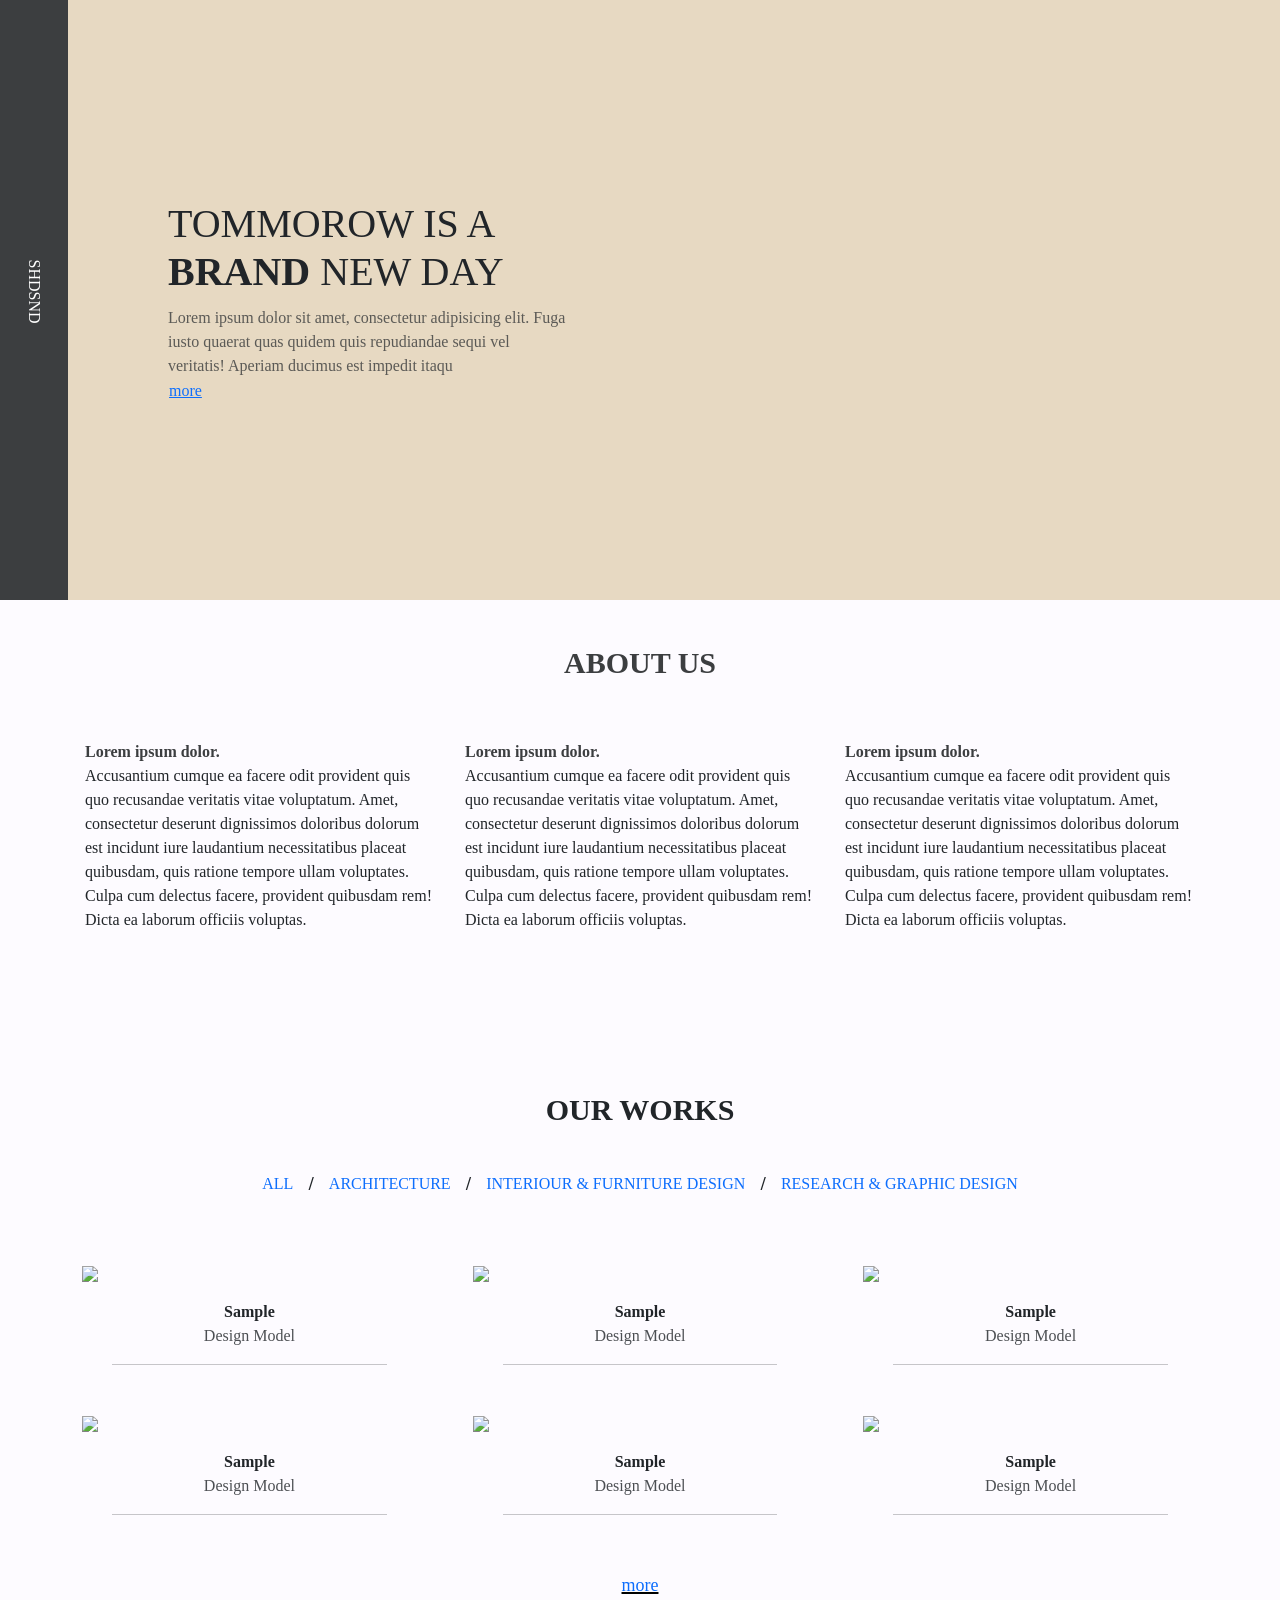
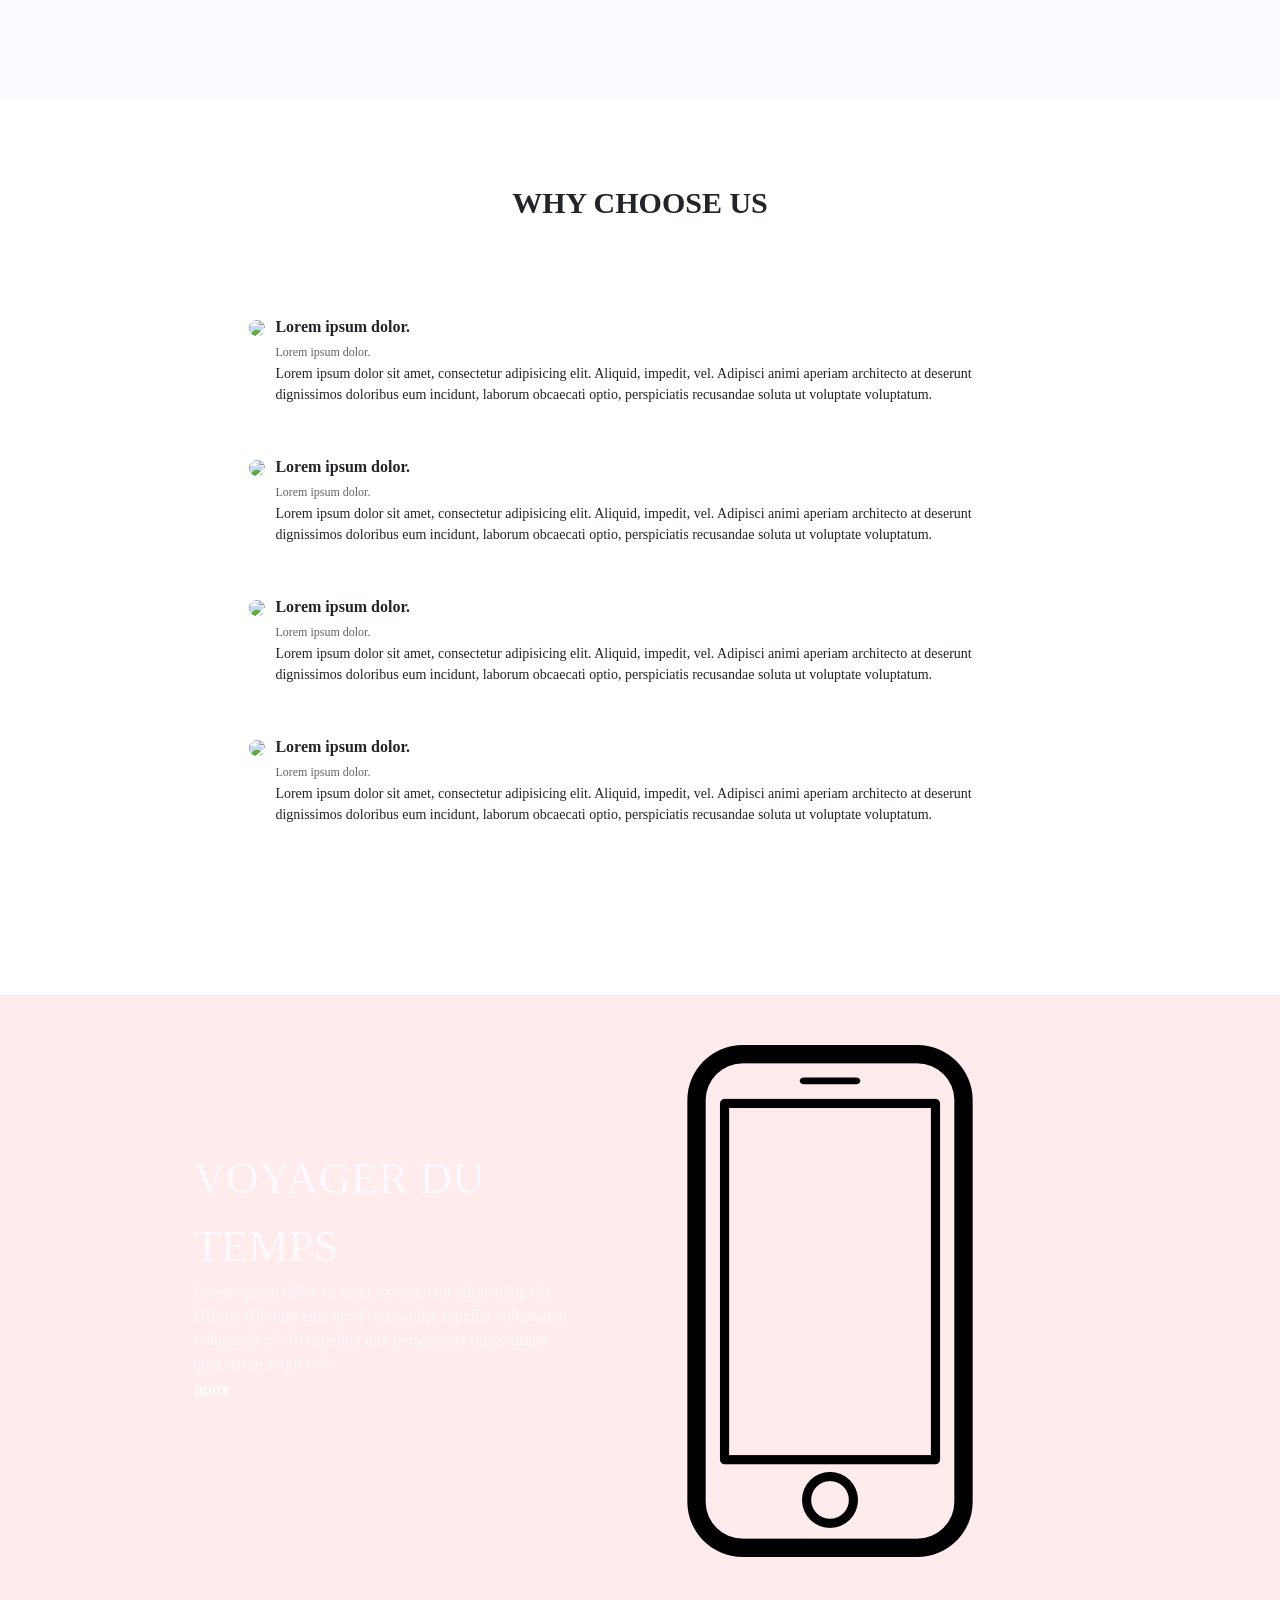
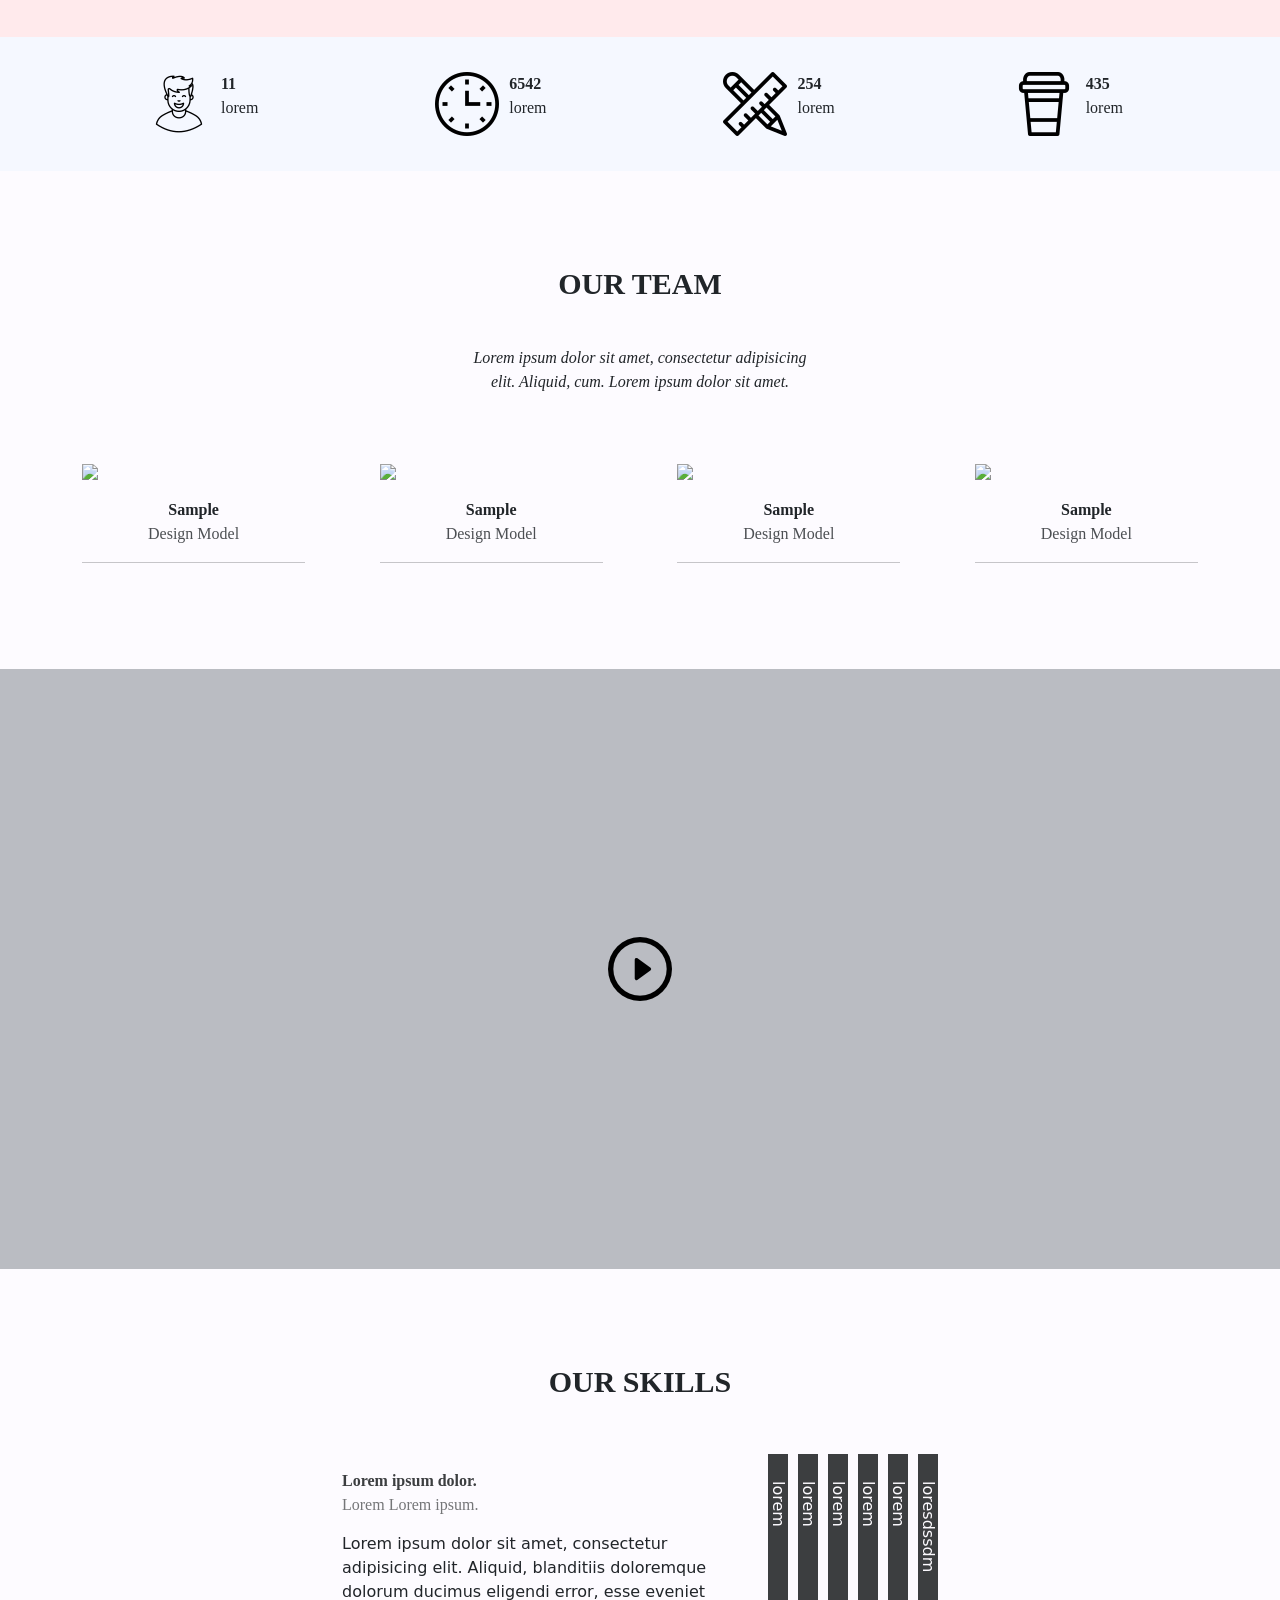
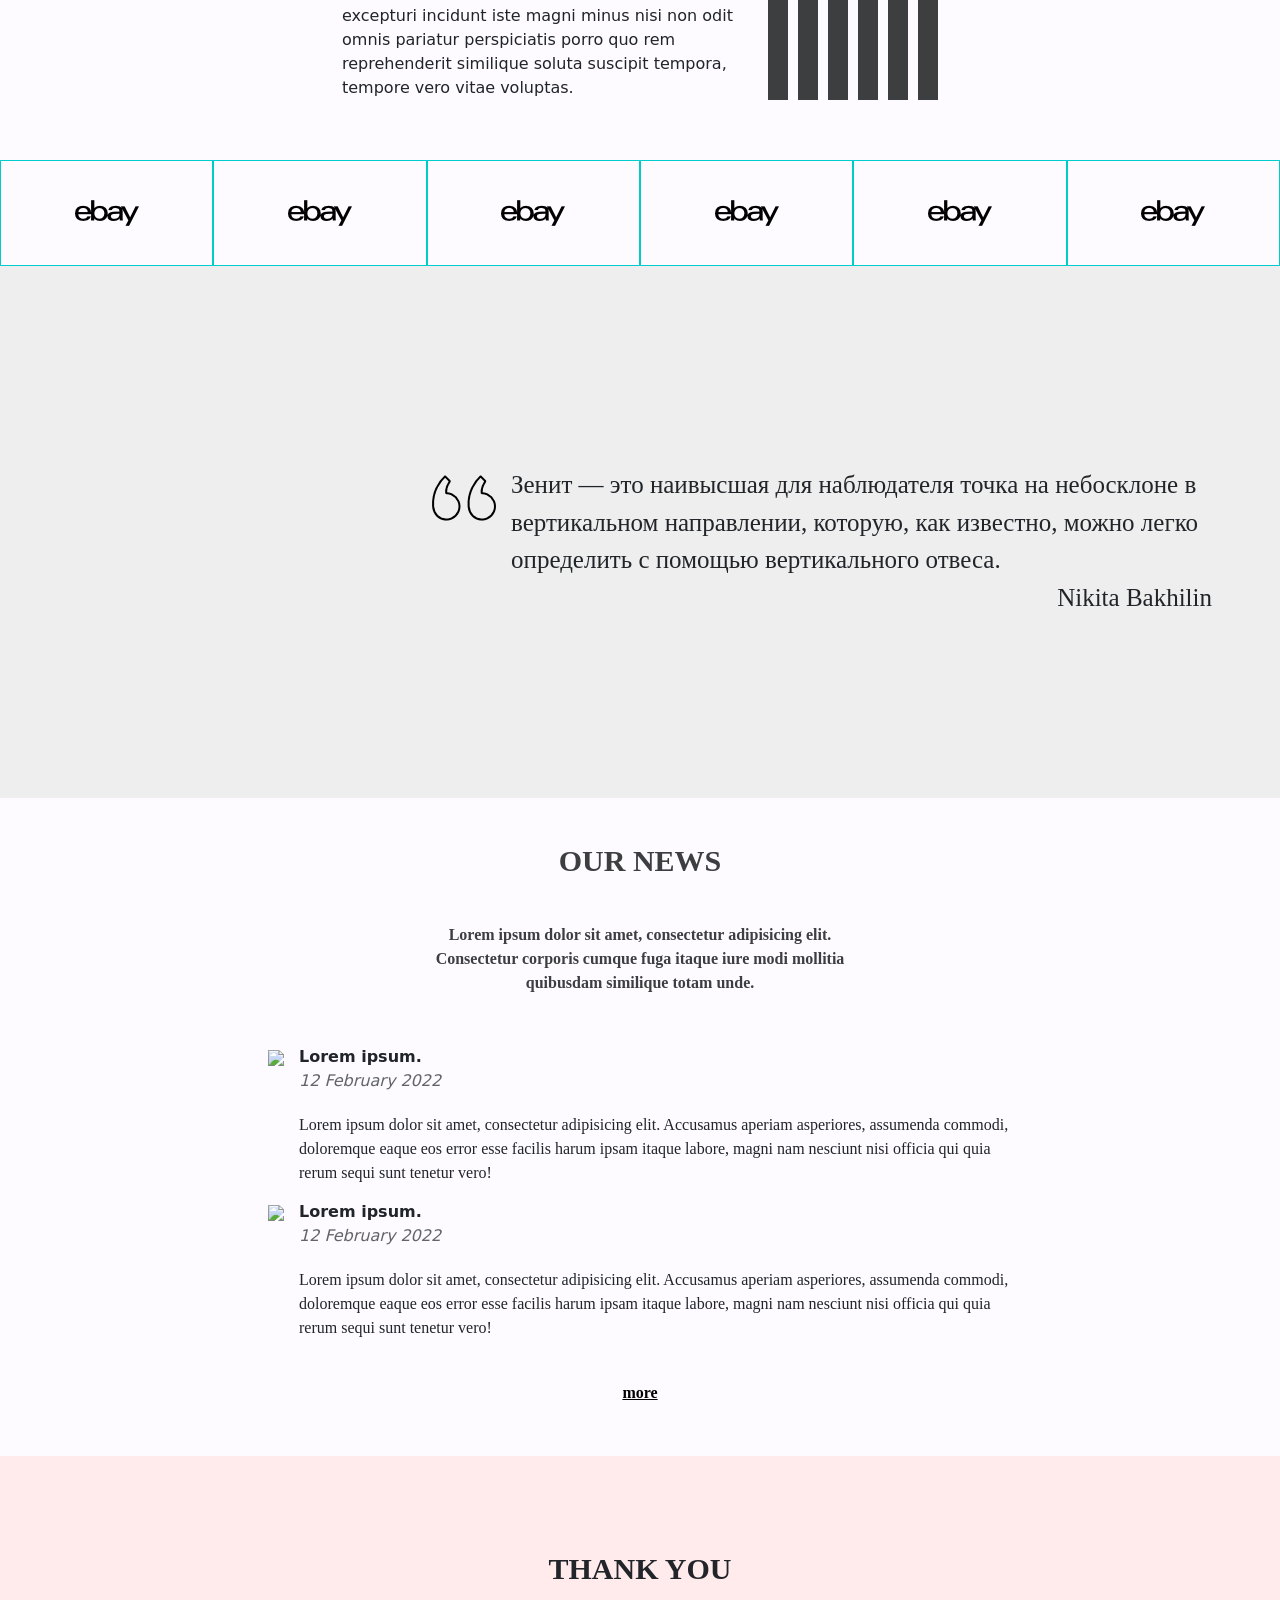
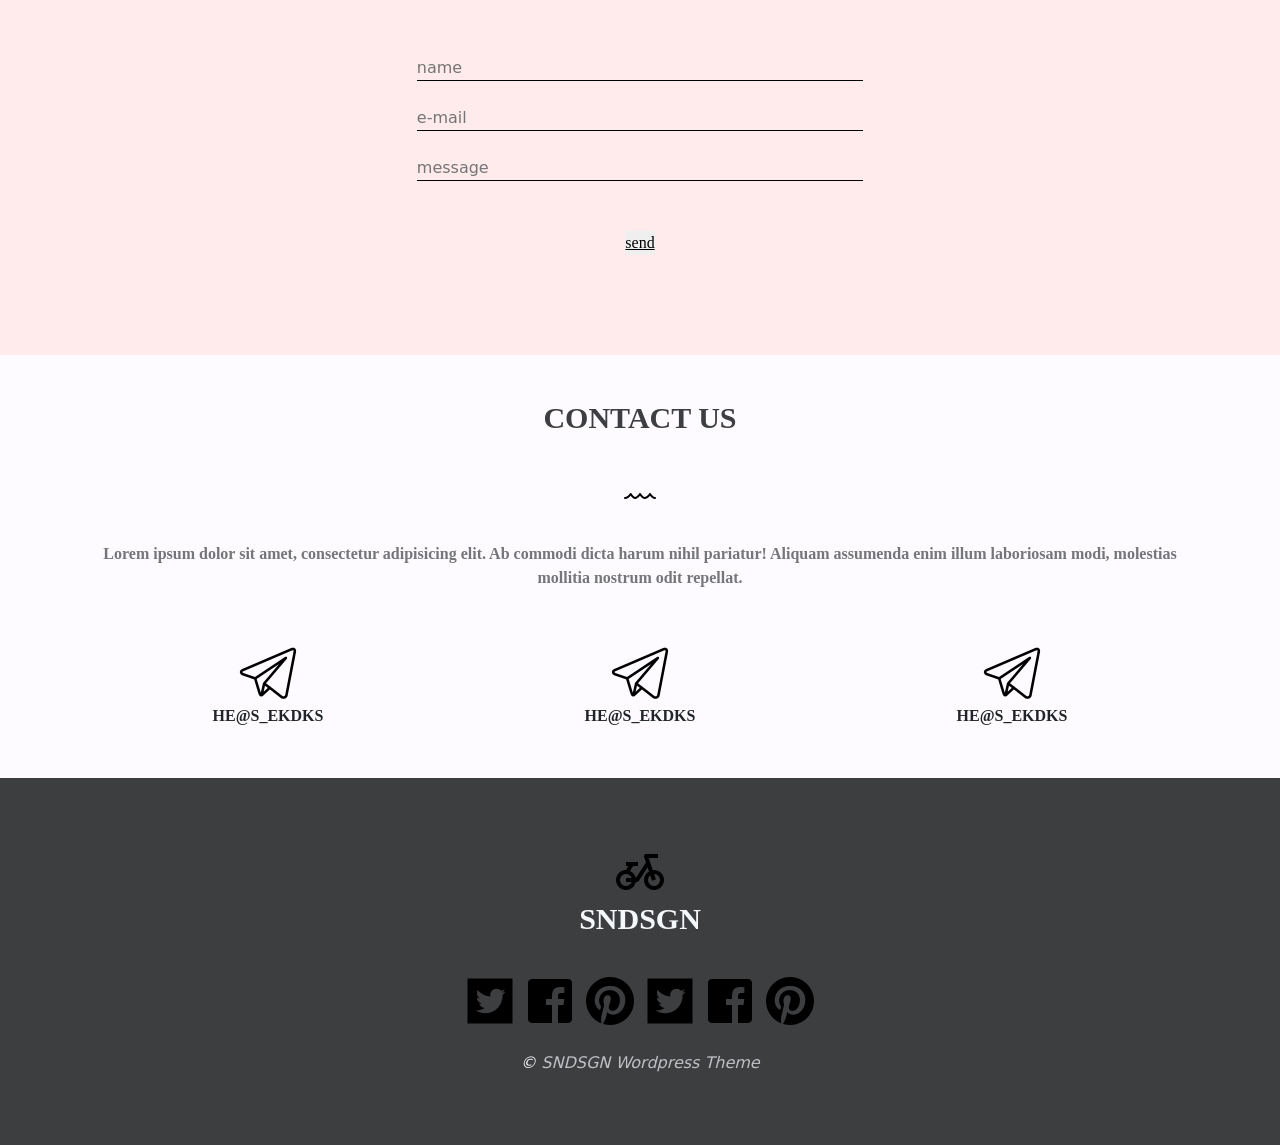
==== coursework/main.html @ 666a2907 "Курсовая по верстке. 1 Адаптивная верстка. Готово. 27.03.2022" ====
<!doctype html>
<html lang="en">
<head>
    <meta charset="UTF-8">
    <meta name="viewport"
          content="width=device-width, user-scalable=no, initial-scale=1.0, maximum-scale=1.0, minimum-scale=1.0">
    <meta http-equiv="X-UA-Compatible" content="ie=edge">
    <title>Document</title>
    <link href="https://cdn.jsdelivr.net/npm/bootstrap@5.1.3/dist/css/bootstrap.min.css" rel="stylesheet" integrity="sha383-1BmE3kWBq78iYhFldvKuhfTAU6auU8tT93WrHftjDbrCEXSU1oBoqyl2QvZ6jIW3" crossorigin="anonymous">
    <link rel="stylesheet" href="css/style.css">
    <link rel="stylesheet" href="font-awesome-4.7.0/css/font-awesome.min.css">
    <link rel="stylesheet" href="css/media.css">
    <style>
        @font-face {
            font-family: Oswald;
            src: url("/fonts/Oswald-Bold.ttf");
            src: url("/fonts/Oswald-Light.ttf");
            font-family: Lobster;
            src: url("/fonts/Lobster.ttf");
            font-family: PT_Sans-Web-Bold;
            src: url("/fonts/PT_Sans-Web-Bold.ttf");
            font-family: PT_Sans-Web-BoldItalic;
            src: url("/fonts/PT_Sans-Web-BoldItalic.ttf");
            font-family: PT_Sans-Web-Italic;
            src: url("/fonts/PT_Sans-Web-Italic.ttf");
            font-family: PT_Sans-Web-Regular;
            src: url("/fonts/PT_Sans-Web-Regular.ttf");
        }
    </style>
</head>
<body>
    <div class="wrapper">
        <header>
            <div class="menu">
                <i class="fa fa-bars fa-2x" aria-hidden="true"></i>
                <h5>SHDSND</h5>
            </div>
            <div class="landing">
                <div class="text-block">
                    <div class="title">
                        <h1>TOMMOROW IS A <b>BRAND</b> NEW DAY</h1>
                    </div>
                    <div class="text">
                        Lorem ipsum dolor sit amet, consectetur adipisicing elit. Fuga iusto quaerat quas quidem quis
                        repudiandae sequi vel veritatis! Aperiam ducimus est impedit itaqu
                    </div>
                    <div class="btn">
                        <a href="#" type="submit" class="more">more</a>
                    </div>
                </div>
            </div>
        </header>
    <section>
        <div class="container">
            <div class="content">
                <div class="title-main title text-center">
                    ABOUT US
                </div>
                <div class="row">
                    <div class="col">
                        <div class="title">Lorem ipsum dolor.</div>
                        <div class="text">
                            Accusantium cumque ea facere odit provident quis quo recusandae veritatis vitae voluptatum.
                            Amet, consectetur deserunt dignissimos doloribus dolorum est incidunt iure laudantium
                            necessitatibus placeat quibusdam, quis ratione tempore ullam voluptates. Culpa cum delectus
                            facere, provident quibusdam rem! Dicta ea laborum officiis voluptas.
                        </div>
                    </div>
                    <div class="col">
                        <div class="title">Lorem ipsum dolor.</div>
                        <div class="text">
                            Accusantium cumque ea facere odit provident quis quo recusandae veritatis vitae voluptatum.
                            Amet, consectetur deserunt dignissimos doloribus dolorum est incidunt iure laudantium
                            necessitatibus placeat quibusdam, quis ratione tempore ullam voluptates. Culpa cum delectus
                            facere, provident quibusdam rem! Dicta ea laborum officiis voluptas.
                        </div>
                    </div>
                    <div class="col">
                        <div class="title">Lorem ipsum dolor.</div>
                        <div class="text">
                            Accusantium cumque ea facere odit provident quis quo recusandae veritatis vitae voluptatum.
                            Amet, consectetur deserunt dignissimos doloribus dolorum est incidunt iure laudantium
                            necessitatibus placeat quibusdam, quis ratione tempore ullam voluptates. Culpa cum delectus
                            facere, provident quibusdam rem! Dicta ea laborum officiis voluptas.
                        </div>
                    </div>
                </div>
            </div>
        </div>
    </section>
    <section>
        <div class="container">
            <div class="content-image">
                <div class="head-content">
                    <div class="title-main">OUR WORKS</div>
                    <div class="links">
                        <a href="#">ALL</a> /
                        <a href="#">ARCHITECTURE</a> /
                        <a href="#">INTERIOUR & FURNITURE DESIGN</a> /
                        <a href="#">RESEARCH & GRAPHIC DESIGN</a>
                    </div>
                </div>
                <div class="images-blocks">
                    <div class="block-image">
                        <div class="image">
                            <img src="http://dummyimage.com/300x350/c0c0c0"/>
                        </div>
                        <div class="under-text">
                            <div class="author"><b>Sample</b></div>
                            <span>Design Model</span>
                            <hr>
                        </div>
                    </div>
                    <div class="block-image">
                        <div class="image">
                            <img src="http://dummyimage.com/300x350/c0c0c0"/>
                        </div>
                        <div class="under-text">
                            <div class="author"><b>Sample</b></div>
                            <span>Design Model</span>
                            <hr>
                        </div>
                    </div>
                    <div class="block-image">
                        <div class="image">
                            <img src="http://dummyimage.com/300x350/c0c0c0"/>
                        </div>
                        <div class="under-text">
                            <div class="author"><b>Sample</b></div>
                            <span>Design Model</span>
                            <hr>
                        </div>
                    </div>
                    <div class="block-image">
                        <div class="image">
                            <img src="http://dummyimage.com/300x350/c0c0c0"/>
                        </div>
                        <div class="under-text">
                            <div class="author"><b>Sample</b></div>
                            <span>Design Model</span>
                            <hr>
                        </div>
                    </div>
                    <div class="block-image">
                        <div class="image">
                            <img src="http://dummyimage.com/300x350/c0c0c0"/>
                        </div>
                        <div class="under-text">
                            <div class="author"><b>Sample</b></div>
                            <span>Design Model</span>
                            <hr>
                        </div>
                    </div>
                    <div class="block-image">
                        <div class="image">
                            <img src="http://dummyimage.com/300x350/c0c0c0"/>
                        </div>
                        <div class="under-text">
                            <div class="author"><b>Sample</b></div>
                            <span>Design Model</span>
                            <hr>
                        </div>
                    </div>
                </div>
                <div class="btn">
                    <a href="#">more</a>
                </div>
            </div>
        </div>
    </section>
    <section class="bg-white">
        <div class="container">
            <div class="advantages-content">
                <div class="title-main">
                    WHY CHOOSE US
                </div>
                <div class="advantages">
                    <div class="image">
                        <img src="http://dummyimage.com/90x100/c0c0c0"/>
                    </div>
                    <div class="text">
                        <div class="title"><b>Lorem ipsum dolor.</b> <br>
                            <span style="opacity: 0.7;font-size: 12px">Lorem ipsum dolor.</span>
                        </div>
                        <div class="main-text">
                            Lorem ipsum dolor sit amet, consectetur adipisicing elit. Aliquid, impedit, vel. Adipisci
                            animi aperiam architecto at deserunt dignissimos doloribus eum incidunt, laborum obcaecati
                            optio, perspiciatis recusandae soluta ut voluptate voluptatum.
                        </div>
                    </div>
                </div>
                <div class="advantages">
                    <div class="image">
                        <img src="http://dummyimage.com/90x100/c0c0c0"/>
                    </div>
                    <div class="text">
                        <div class="title"><b>Lorem ipsum dolor.</b> <br>
                            <span style="opacity: 0.7;font-size: 12px">Lorem ipsum dolor.</span>
                        </div>
                        <div class="main-text">
                            Lorem ipsum dolor sit amet, consectetur adipisicing elit. Aliquid, impedit, vel. Adipisci
                            animi aperiam architecto at deserunt dignissimos doloribus eum incidunt, laborum obcaecati
                            optio, perspiciatis recusandae soluta ut voluptate voluptatum.
                        </div>
                    </div>
                </div>
                <div class="advantages">
                    <div class="image">
                        <img src="http://dummyimage.com/90x100/c0c0c0"/>
                    </div>
                    <div class="text">
                        <div class="title"><b>Lorem ipsum dolor.</b> <br>
                            <span style="opacity: 0.7;font-size: 12px">Lorem ipsum dolor.</span>
                        </div>
                        <div class="main-text">
                            Lorem ipsum dolor sit amet, consectetur adipisicing elit. Aliquid, impedit, vel. Adipisci
                            animi aperiam architecto at deserunt dignissimos doloribus eum incidunt, laborum obcaecati
                            optio, perspiciatis recusandae soluta ut voluptate voluptatum.
                        </div>
                    </div>
                </div>
                <div class="advantages">
                    <div class="image">
                        <img src="http://dummyimage.com/90x100/c0c0c0"/>
                    </div>
                    <div class="text">
                        <div class="title"><b>Lorem ipsum dolor.</b> <br>
                            <span style="opacity: 0.7;font-size: 12px">Lorem ipsum dolor.</span>
                        </div>
                        <div class="main-text">
                            Lorem ipsum dolor sit amet, consectetur adipisicing elit. Aliquid, impedit, vel. Adipisci
                            animi aperiam architecto at deserunt dignissimos doloribus eum incidunt, laborum obcaecati
                            optio, perspiciatis recusandae soluta ut voluptate voluptatum.
                        </div>
                    </div>
                </div>
            </div>
        </div>
    </section>
    <section style="background-color: #ffeaec">
        <div class="container">
            <div class="phone-content">
                <div class="text-content">
                    <div class="title">
                        VOYAGER DU TEMPS
                    </div>
                    <div class="under-text">
                        Lorem ipsum dolor sit amet, consectetur adipisicing elit. Debitis dolorum eius quod recusandae
                        repellat voluptatem voluptatibus? Ab expedita iure perspiciatis praesentium quia rerum sequi
                        vel?
                    </div>
                    <div class="btn">
                        <a href="#" class="more">more</a>
                    </div>
                </div>
                <div class="phone-image">
                    <img src="images/iphone.png" alt="">
                </div>
            </div>
        </div>
    </section>
    <section class="items-section" style="background-color: #f5f8ff">
        <div class="container">
            <div class="items">
                <div class="block">
                    <div class="image">
                        <img src="images/boy.png" alt="">
                    </div>
                    <div class="text">
                        <div class="title">11</div>
                        <div class="under-text">lorem</div>
                    </div>
                </div>
                <div class="block">
                    <div class="image">
                        <img src="images/clock.png" alt="">
                    </div>
                    <div class="text">
                        <div class="title">6542</div>
                        <div class="under-text">lorem</div>
                    </div>
                </div>
                <div class="block">
                    <div class="image">
                        <img src="images/pencil.png" alt="">
                    </div>
                    <div class="text">
                        <div class="title">254</div>
                        <div class="under-text">lorem</div>
                    </div>
                </div>
                <div class="block">
                    <div class="image">
                        <img src="images/drink.png" alt="">
                    </div>
                    <div class="text">
                        <div class="title">435</div>
                        <div class="under-text">lorem</div>
                    </div>
                </div>
            </div>
        </div>
    </section>
    <section class="team-section">
        <div class="container">
            <div class="content-image">
                <div class="head-content">
                    <div class="title-main">OUR TEAM</div>
                    <div class="head-text">
                        Lorem ipsum dolor sit amet, consectetur adipisicing elit. Aliquid, cum.
                        Lorem ipsum dolor sit amet.
                    </div>
                </div>
                <div class="images-blocks">
                    <div class="block-image">
                        <div class="image">
                            <img src="http://dummyimage.com/300x350/c0c0c0"/>
                        </div>
                        <div class="under-text">
                            <b>Sample</b>
                            <span>Design Model</span>
                            <hr>
                        </div>
                    </div>
                    <div class="block-image">
                        <div class="image">
                            <img src="http://dummyimage.com/300x350/c0c0c0"/>
                        </div>
                        <div class="under-text">
                            <b>Sample</b>
                            <span>Design Model</span>
                            <hr>
                        </div>
                    </div>
                    <div class="block-image">
                        <div class="image">
                            <img src="http://dummyimage.com/300x350/c0c0c0"/>
                        </div>
                        <div class="under-text">
                            <b>Sample</b>
                            <span>Design Model</span>
                            <hr>
                        </div>
                    </div>
                    <div class="block-image">
                        <div class="image">
                            <img src="http://dummyimage.com/300x350/c0c0c0"/>
                        </div>
                        <div class="under-text">
                            <b>Sample</b>
                            <span>Design Model</span>
                            <hr>
                        </div>
                    </div>
                </div>
            </div>
        </div>
    </section>
    <section class="video-section">
        <div class="player">
            <img src="images/play-button.png" alt="">
        </div>
    </section>
    <section class="skills-section">
        <div class="container">
            <div class="content">
                <div class="title-main">OUR SKILLS</div>
                <div class="main-content">
                    <div class="text">
                        <div class="title">
                            <b>Lorem ipsum dolor.</b>
                            <div style="opacity: 0.7;font-weight: 400">Lorem Lorem ipsum.</div>
                        </div>
                        <div class="text_under">
                            Lorem ipsum dolor sit amet, consectetur adipisicing elit. Aliquid, blanditiis doloremque
                            dolorum ducimus eligendi error, esse eveniet excepturi incidunt iste magni minus nisi non
                            odit omnis pariatur perspiciatis porro quo rem reprehenderit similique soluta suscipit
                            tempora, tempore vero vitae voluptas.
                        </div>
                    </div>
                    <div class="diagram">
                        <div class="name">
                            <p>lorem</p>
                        </div>
                        <div class="name">
                            <p>lorem</p>
                        </div>
                        <div class="name">
                            <p>lorem</p>
                        </div>
                        <div class="name">
                            <p>lorem</p>
                        </div>
                        <div class="name">
                            <p>lorem</p>
                        </div>
                        <div class="name">
                            <p>loresdssdm</p>
                        </div>
                    </div>
                </div>
            </div>
        </div>
    </section>
    <section class="company">
        <div class="main-block">
            <div class="block">
                <div class="logo">
                    <img src="images/ebay-logo.png" alt="">
                </div>
            </div>
            <div class="block">
                <div class="logo">
                    <img src="images/ebay-logo.png" alt="">
                </div>
            </div>
            <div class="block">
                <div class="logo">
                    <img src="images/ebay-logo.png" alt="">
                </div>
            </div>
            <div class="block">
                <div class="logo">
                    <img src="images/ebay-logo.png" alt="">
                </div>
            </div>
            <div class="block">
                <div class="logo">
                    <img src="images/ebay-logo.png" alt="">
                </div>
            </div>
            <div class="block">
                <div class="logo">
                    <img src="images/ebay-logo.png" alt="">
                </div>
            </div>
        </div>
    </section>
    <section class="quote">
        <div class="container">
            <div class="quote-content">
                <div class="content">
                    <img src="images/left-quote.png">
                    <blockquote>Зенит — это наивысшая для наблюдателя точка на небосклоне
                        в вертикальном направлении, которую, как известно,
                        можно легко определить с помощью вертикального отвеса.
                        <p><abbr>Nikita Bakhilin</abbr></p>
                    </blockquote>
                </div>
                <ul class="dots">
                    <li><a href="#" class="active"><i class="fa fa-circle" aria-hidden="true"></i></a></li>
                    <li><a href="#" class="disabled"><i class="fa fa-circle" aria-hidden="true"></i></a></li>
                    <li><a href="#" class="disabled"><i class="fa fa-circle" aria-hidden="true"></i></a></li>
                </ul>
            </div>
        </div>
    </section>
    <section class="news">
        <div class="container">
            <div class="content">
                <div class="title">
                    <div class="title-main">
                        OUR NEWS
                    </div>
                    <div class="under-text">
                        Lorem ipsum dolor sit amet, consectetur adipisicing elit. Consectetur corporis cumque fuga
                        itaque iure modi mollitia quibusdam similique totam unde.
                    </div>
                </div>
                <div class="content-block">
                    <div class="block">
                        <div class="image-block">
                            <img src="http://dummyimage.com/300x250/c0c0c0"/>
                        </div>
                        <div class="text-content">
                            <div class="title-block">
                                <b>Lorem ipsum.</b> <br>
                                <span>12 February 2022</span>
                            </div>
                            <div class="text">
                                Lorem ipsum dolor sit amet, consectetur adipisicing elit. Accusamus aperiam asperiores,
                                assumenda commodi, doloremque eaque eos error esse facilis harum ipsam itaque labore,
                                magni nam nesciunt nisi officia qui quia rerum sequi sunt tenetur vero!
                            </div>
                        </div>
                    </div>
                    <div class="block">
                        <div class="image-block">
                            <img src="http://dummyimage.com/300x250/c0c0c0"/>
                        </div>
                        <div class="text-content">
                            <div class="title-block">
                                <b>Lorem ipsum.</b> <br>
                                <span>12 February 2022</span>
                            </div>
                            <div class="text">
                                Lorem ipsum dolor sit amet, consectetur adipisicing elit. Accusamus aperiam asperiores,
                                assumenda commodi, doloremque eaque eos error esse facilis harum ipsam itaque labore,
                                magni nam nesciunt nisi officia qui quia rerum sequi sunt tenetur vero!
                            </div>
                        </div>
                    </div>
                </div>
                <div class="btn">
                    <a href="#" class="more">more</a>
                </div>
            </div>
        </div>
    </section>
    <section class="form-section">
        <div class="container">
            <div class="content-form">
                <form action="#" method="post" class="form">
                    <div class="title-main">THANK YOU</div>
                    <div class="form-input">
                        <input type="text" name="name" placeholder="name">
                    </div>
                    <div class="form-input">
                        <input type="email" name="email" placeholder="e-mail">
                    </div>
                    <div class="form-input">
                        <input type="text" name="message" placeholder="message">
                    </div>
                    <button type="submit" name="send_info" class="more">
                        send
                    </button>
                </form>
            </div>
        </div>
    </section>
    <section class="contacts">
        <div class="container">
            <div class="content">
                <div class="title">
                    <div class="title-main">CONTACT US</div>
                    <div class="wave">
                        <img src="images/wave.png"></img>
                    </div>
                    <div class="under-text">
                        <span>
                            Lorem ipsum dolor sit amet, consectetur adipisicing elit. Ab commodi dicta harum nihil pariatur! Aliquam assumenda enim illum laboriosam modi, molestias mollitia nostrum odit repellat.
                        </span>
                    </div>
                </div>
                <div class="block-media-image">
                    <div class="block">
                        <div class="image">
                            <img src="images/telegram.png" alt="">
                        </div>
                        <div class="text">
                            HE@S_EKDKS
                        </div>
                    </div>
                    <div class="block">
                        <div class="image">
                            <img src="images/telegram.png" alt="">
                        </div>
                        <div class="text">
                            HE@S_EKDKS
                        </div>
                    </div>
                    <div class="block">
                        <div class="image">
                            <img src="images/telegram.png" alt="">
                        </div>
                        <div class="text">
                            HE@S_EKDKS
                        </div>
                    </div>
                </div>
            </div>
        </div>
    </section>
    <footer>
        <div class="container">
            <div class="media-links">
                <div class="logo">
                    <img src="images/bycicle.png" alt="">
                    <div class="title-main">SNDSGN</div>
                </div>
                <div class="links">
                    <div class="block-link">
                        <img src="images/twitter.png">
                    </div>
                    <div class="block-link">
                        <img src="images/facebook-60.png">
                    </div>
                    <div class="block-link">
                        <img src="images/pinterest.png">
                    </div>
                    <div class="block-link">
                        <img src="images/twitter.png">
                    </div>
                    <div class="block-link">
                        <img src="images/facebook-60.png">
                    </div>
                    <div class="block-link">
                        <img src="images/pinterest.png">
                    </div>
                </div>
                <div class="copyright">
                    &copy; <span style="opacity: 0.7">SNDSGN Wordpress Theme</span>
                </div>
            </div>
        </div>
    </footer>
</div>
</body>
</html>
---- coursework/css/style.css ----
*{
    padding: 0;
    margin: 0;
    box-sizing: border-box;
}

header{
    width: 100%;
    height: 600px;
    background-color: #eeeeee;
    display: flex;
}
header .menu{
    text-align: center;
    color: white;
    padding: 2px;
    height: 100%;
    width: fit-content;
    background-color: #3c3e40;
}
header  h5{
    font-family: Oswald, 'light';
    margin-top: 280px;
    font-size: 16px;
    transform: rotate(90deg);
}
header .landing{
    width: 100%;
    background-color: #e7d9c2;
}
/* btn settings */
.btn{
    margin: 0;
    padding: 0;
}

.text-block{
    font-family: PT_Sans-Web-Regular;
    margin: 200px 100px;
    word-break: break-word;
    width: 400px;
}
.text-block h1{
    margin-bottom: 10px;
}
.landing .text{
    opacity: 0.7;
}
.landing button{
    border: none;
    background: none;
    text-decoration: underline;
}

/* CONTENT MAIN */

.title-main,a,button{
    font-family: Oswald;
}

section{
    background-color: #fdfbff;
    padding: 0px 0px 50px;
}
.title-main{
    padding: 40px;
    font-size: 30px;
    font-weight: 700;
}
.content .title{
    font-family: Lobster;
    font-weight: 700;
    color: #3c3e40;
}
.row .text{
    font-family: PT_Sans-Web-Regular;
}

section .row .col{
    padding: 15px;
}


.content-image{
    padding: 50px 0px;
}
.content-image .head-content{
    text-align: center;
}
.content-image a{
    text-decoration: none;
    margin: 0px 10px;
}
.author{
    font-family: Lobster;
}
.under-text{
    font-family: PT_Sans-Web-Regular;
}
.images-blocks{
    margin: 50px 0px 25px;
    display: flex;
    justify-content: space-between;
    flex-wrap: wrap;
}
.images-blocks .block-image{
    width: 30%;
    margin: 15px 0px;
}
.images-blocks img{
    width: 100%;
}
.images-blocks .under-text{
    padding: 0px 30px;
    margin: 15px 0px 0px;
    display: grid;
    text-align: center;
}
.images-blocks span{
    opacity: 0.8;
}
.content-image .btn{
    width: 100%;
}
.content-image .btn a{
    font-size: 18px;
    text-decoration: underline 2px black;
}


.advantages-content{
    padding: 40px 15%;
}
.advantages-content .title-main{
    text-align: center;
}
.advantages .title{
    font-family: Oswald;
    font-size: 16px;
}
.advantages{
    margin: 50px 0px;
    display: flex;
}
.advantages .text{
    font-family: PT_Sans-Web-Italic;
    margin: 0px 10px 0px;
    font-size: 14px;
}
.advantages img{
    border-radius: 100px;
}
.advantages .main-text{
    font-family: PT_Sans-Web-Regular;
}



.phone-content{
    margin: 30px 0px;
    padding: 50px 10% 0px;
    display: flex;
    justify-content: space-between;
}
.phone-content .title{
    font-family: Oswald;
    font-size: 45px;
}
.phone-content .text-content{
    color: #faf9fb;
    margin: 100px 0px 0px;
    width: 500px;
    font-family: PT_Sans-Web-Regular;
}
.phone-content .more{
    color: #ffffff;
    text-decoration: underline 2px #fff6fc;
    font-weight: 600;
}

.items-section{
    padding: 0;
}
.items{
    padding: 20px 50px;
    display: flex;
    justify-content: space-between;
}
.items .block{
    padding: 15px;
    display: flex;
}
.items .text{
    font-family: Lobster;
    margin: 0px 10px;
}
.items .title{
    font-family: Oswald;
    font-weight: 700;
}
.team-section .head-text{
    font-family: PT_Sans-Web-Italic;
    font-style: italic;
}

.team-section{
    padding: 0px 5%;
}
.team-section .head-content{
    width: 30%;
    margin: 0 auto;
}
.team-section .block-image{
    width: 20%;
}

.team-section .under-text{
    padding: 0;
}

.video-section{
   background-color: #babcc2;
    height: 600px;
    position: relative;
}
.video-section .player{
    position: absolute;
    left: calc(50% - 32px);
    top: calc(50% - 32px);
}

.title-main{
    text-align: center;
}

.skills-section{
    padding: 50px 25%;
}



.skills-section .main-content{
    display: flex;
}
.skills-section .text,.skills-section .diagram {
    padding: 10px;
}

.skills-section .title{
    margin: 15px 0px;
}

.diagram{
    display: flex;
    /*justify-content: space-between;*/
}

.diagram .name{
    margin-left: 10px;
    width: 20px;
    background-color: #3c3e40;
    color: #fdfbff;
}

.diagram .name p{
    margin-top: 25px;
    transform: rotate(90deg);
}

.company{
    margin: 0;
    padding: 0;
}
.company .main-block{
    display: flex;
    justify-content: space-between;
}
.company .block{
    border: 1px solid #00cccc ;
    flex: 1 0 auto; /* разбивает блоки на равную длину */
    padding: 20px 0px;
}
.company .block .logo{
    text-align: center;
}




.quote{
    padding: 0;
    margin: 0;
    background-color: #eeeeee;
}
.quote-content{
    padding: 200px 50px 50px;
}
.quote-content .content{
    display: -webkit-box;
    font-size: 25px;
    margin: 0px 0px 100px 300px;
}
.quote blockquote{
    font-family: PT_Sans-Web-Regular;
    word-break: break-word;
    margin-left: 15px;
}
blockquote p{
    font-family: Lobster;
    text-align: end;
}

.dots{
    display: flex;
    justify-content: space-between;
    width: 100px;
    margin: 0 auto;
}
.dots li{
    list-style-type: none;
}
.disabled {
    pointer-events: none; /* делаем элемент неактивным для взаимодействия */
    cursor: default; /*  курсор в виде стрелки */
    color: #888;/* цвет текста серый */
}


.news{
    padding: 0px 20% 50px;
}
.news .title{
    text-align: center;
    margin: 0px auto 50px;
    width: 60%;
}
.news .block{
    word-break: break-word;
    display: flex;
    margin: 0px 0px 15px;
}
.news .title-block{
    margin: 0px 0px 20px;
}
.news .text-content{
    margin-left: 15px;
}
.news span{
    font-style: italic;
    opacity: 0.7;
}
.news .btn{
    margin: 25px 0px 0px;
    width: 100%;
}
.news a{
    color: black;
    font-weight: 600;
}
.news .text-content .text{
    font-family: PT_Sans-Web-Regular;
}


.form-section{
    background-color: #ffeaec;
}
.form-section .content-form{
    padding: 50px 30%;
}
.form{
    text-align: center;
}
.form .form-input{
    margin: 25px 0px;
    width: 100%;
}
.form-input input{
    border: 0;
}
.form .form-input input{
    width: inherit;
    background-color: inherit;
    border-bottom: 1px solid black;
}
.form button{
    border: 0;
    text-decoration: underline;
    margin: 25px 0px 0px;
}


.content{
    padding: 0px 0px;
}
.contacts .title{
    text-align: center;
    margin: 0px 0px 50px;
}
.contacts span{
    opacity: 0.7;
}
.contacts .block-media-image{
    display: flex;
    justify-content: space-between;
}
.contacts .wave{
    margin: 0px 0px 30px;
}
.contacts .block{
    font-family: Oswald;
    font-weight: Bold;
    text-align: center;
    flex:  1 0 auto;
}

footer{
    text-align: center;
    background-color: #3c3e40;
    color: #f5f8fb;
}
footer .media-links{
    margin: 0 auto;
    padding: 70px 0px;
}
footer .logo{
    margin: 0px 0px 30px;
}
footer .title-main{
    padding: 0;
}
footer .links{
    display: flex;
    width: fit-content;
    margin: 0 auto;
}


.copyright{
    margin-top: 20px;
    font-style: italic;
}
---- coursework/css/media.css ----
@media screen and (max-width: 767px) and (min-width: 576px){
    .content-image .block-image{
        width: 45%;
    }
}

@media screen and (max-width: 767px){
    *{
        margin: 0;
        padding: 0;
        box-sizing: border-box;
    }
    .container{
        max-width: 100%;
        width: 100%;
        padding: 5%;
        margin: 0;
    }
    .content .row .col{
        margin: 0 auto;
        padding: 15px;
        width: 90%;
        flex: none;
    }
    .advantages-content{
        padding: 0;
    }
    header .text-block{
        margin: 30% 15%;
        width: 75%;
    }
    .phone-content{
        padding: 0;
        flex-direction: column;
    }
    .phone-content .text-content,.phone-content{
        margin: 0 auto;
        text-align: center;
    }
    .phone-content .text-content{
        width: 90%;
    }
    .phone-image img{
        width: 90%;
    }
    .items-section .items{
        padding: 0;
        flex-wrap: wrap;
    }
    .items .block{
        justify-content: center;
        width: 45%;
    }
    .team-section .content-image{
        padding: 0;
    }
    .team-section .head-content{
        width: 100%;
    }
    .skills-section{
        padding: 0;
    }
    .skills-section .main-content{
        flex-direction: column;
    }
    .skills-section .diagram{
        display: flex;
        justify-content: center;
    }
    .diagram .name{
        height: 150px;
    }
    .company .main-block{
        flex-wrap: wrap;
    }
    .main-block .block{
        width: 30%;
    }
    .news{
        padding: 0;
    }
    .news .title{
        width: 100%;
    }
    .news .block{
        flex-direction: column;
    }
    .block .image-block,.block .text-content{
        text-align: center;
    }
    .quote .quote-content{
        padding: 50px;
    }
    .quote-content .content{
        margin: 0;
    }
    .form-section .content-form{
        padding: 0;
    }
}


@media screen and (max-width: 578px){
    .block-media-image{
        flex-wrap: wrap;
    }
    .block-media-image .block{
        margin-top: 20px;
        width: 90%;
    }
    .images-blocks{
        justify-content: center;
    }
    .images-blocks .block-image{
        width: 90%;
    }
}
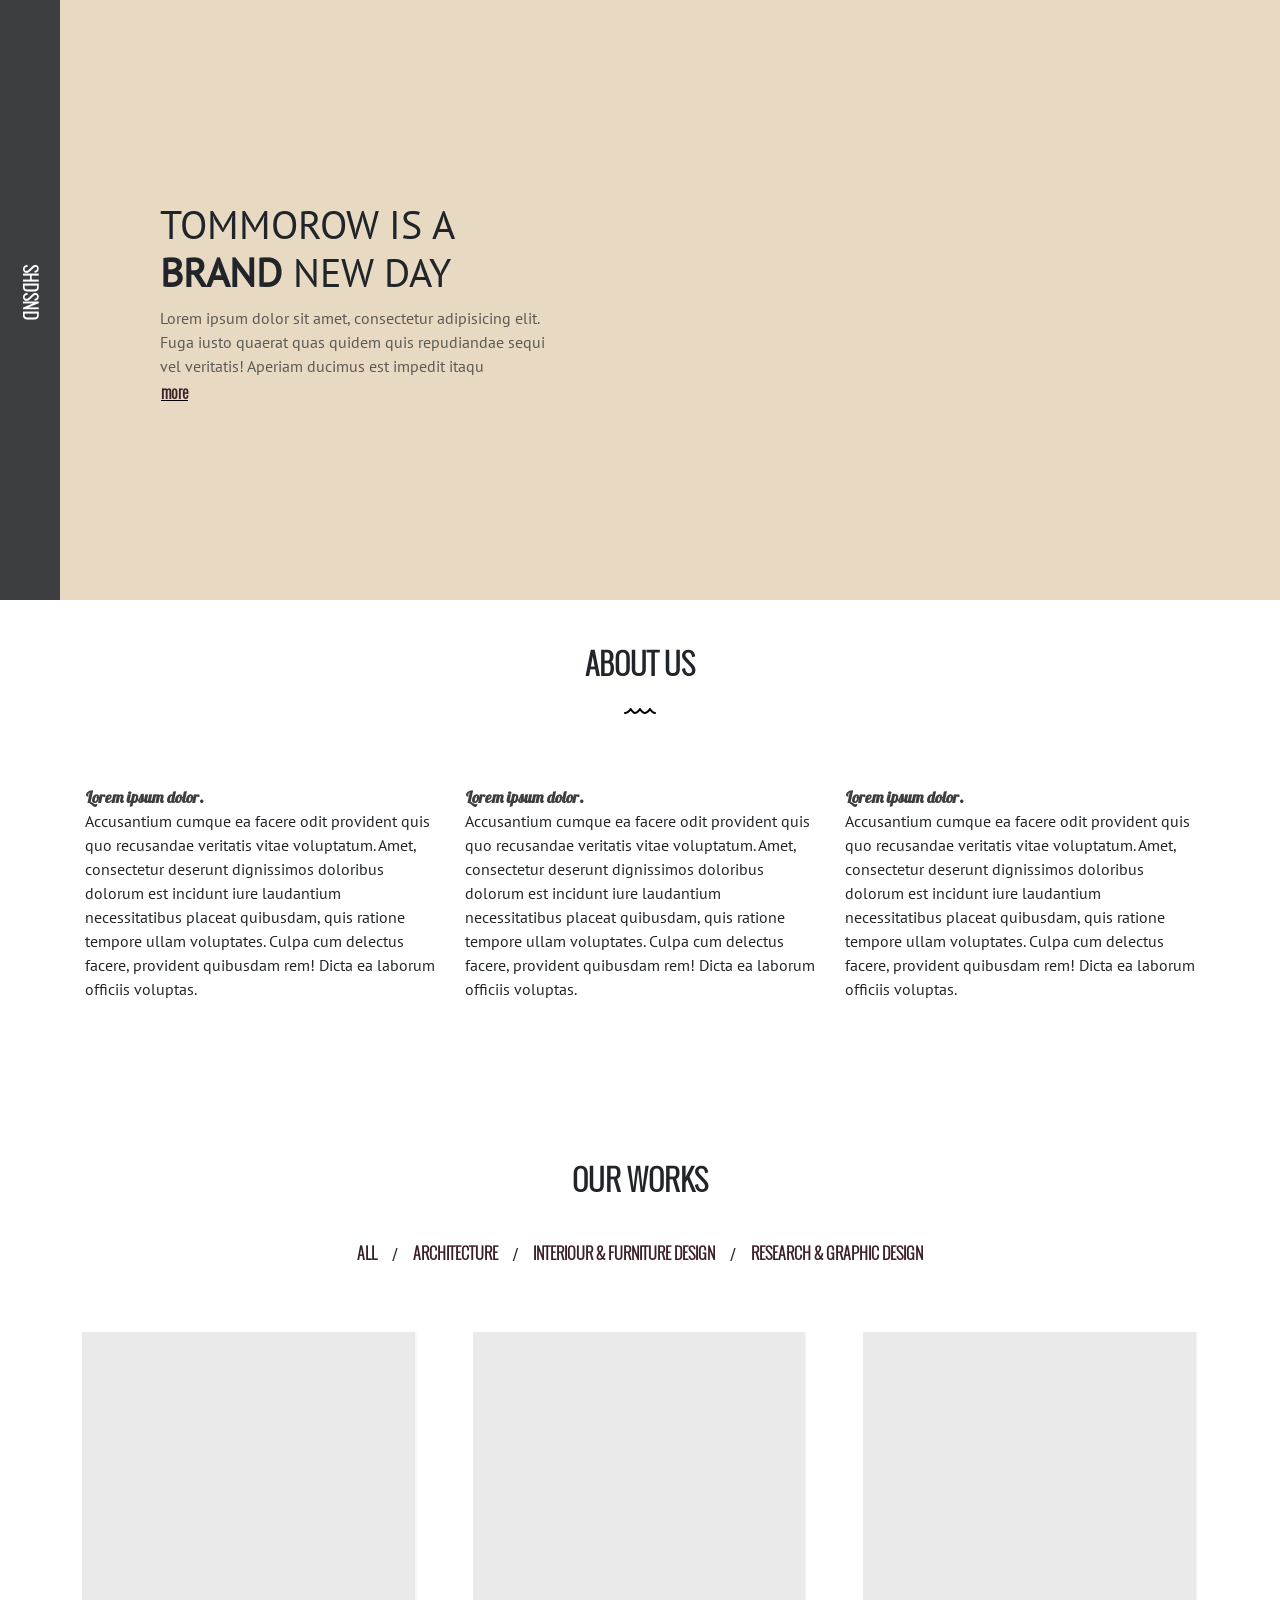
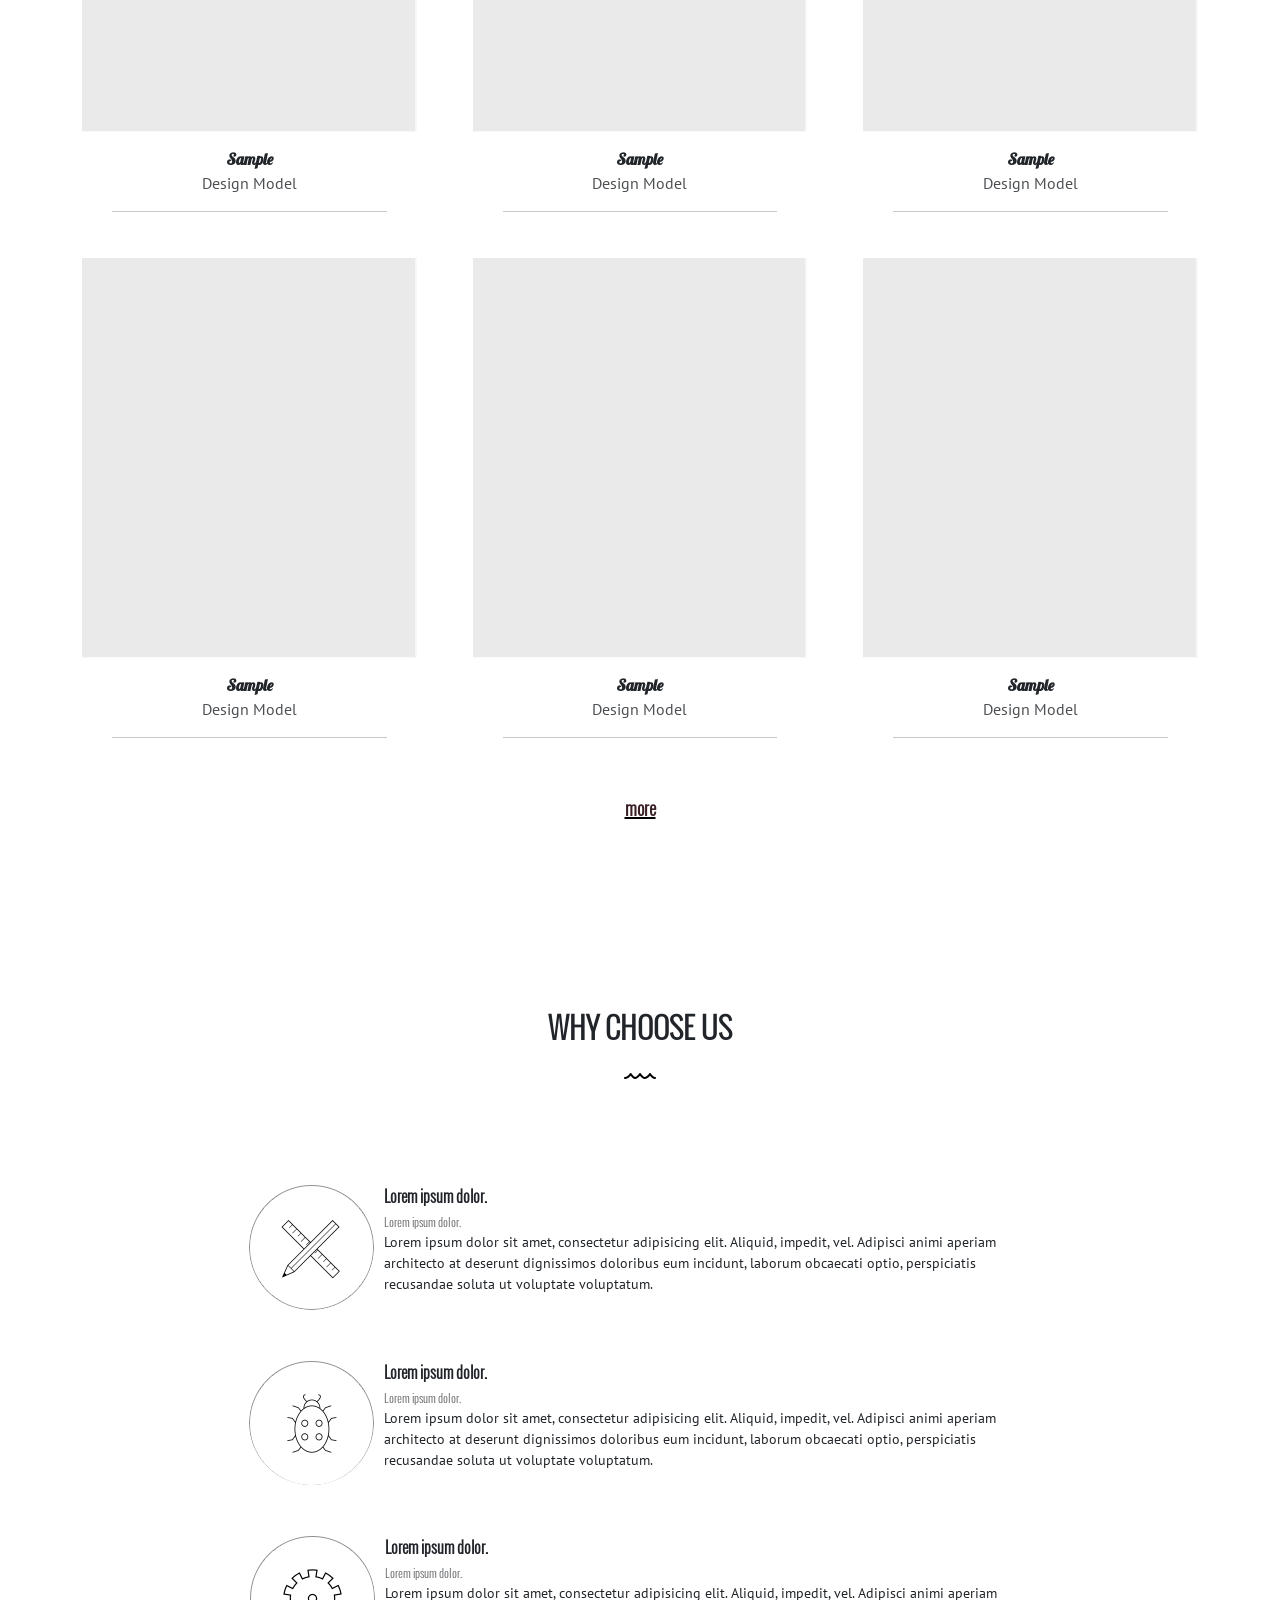
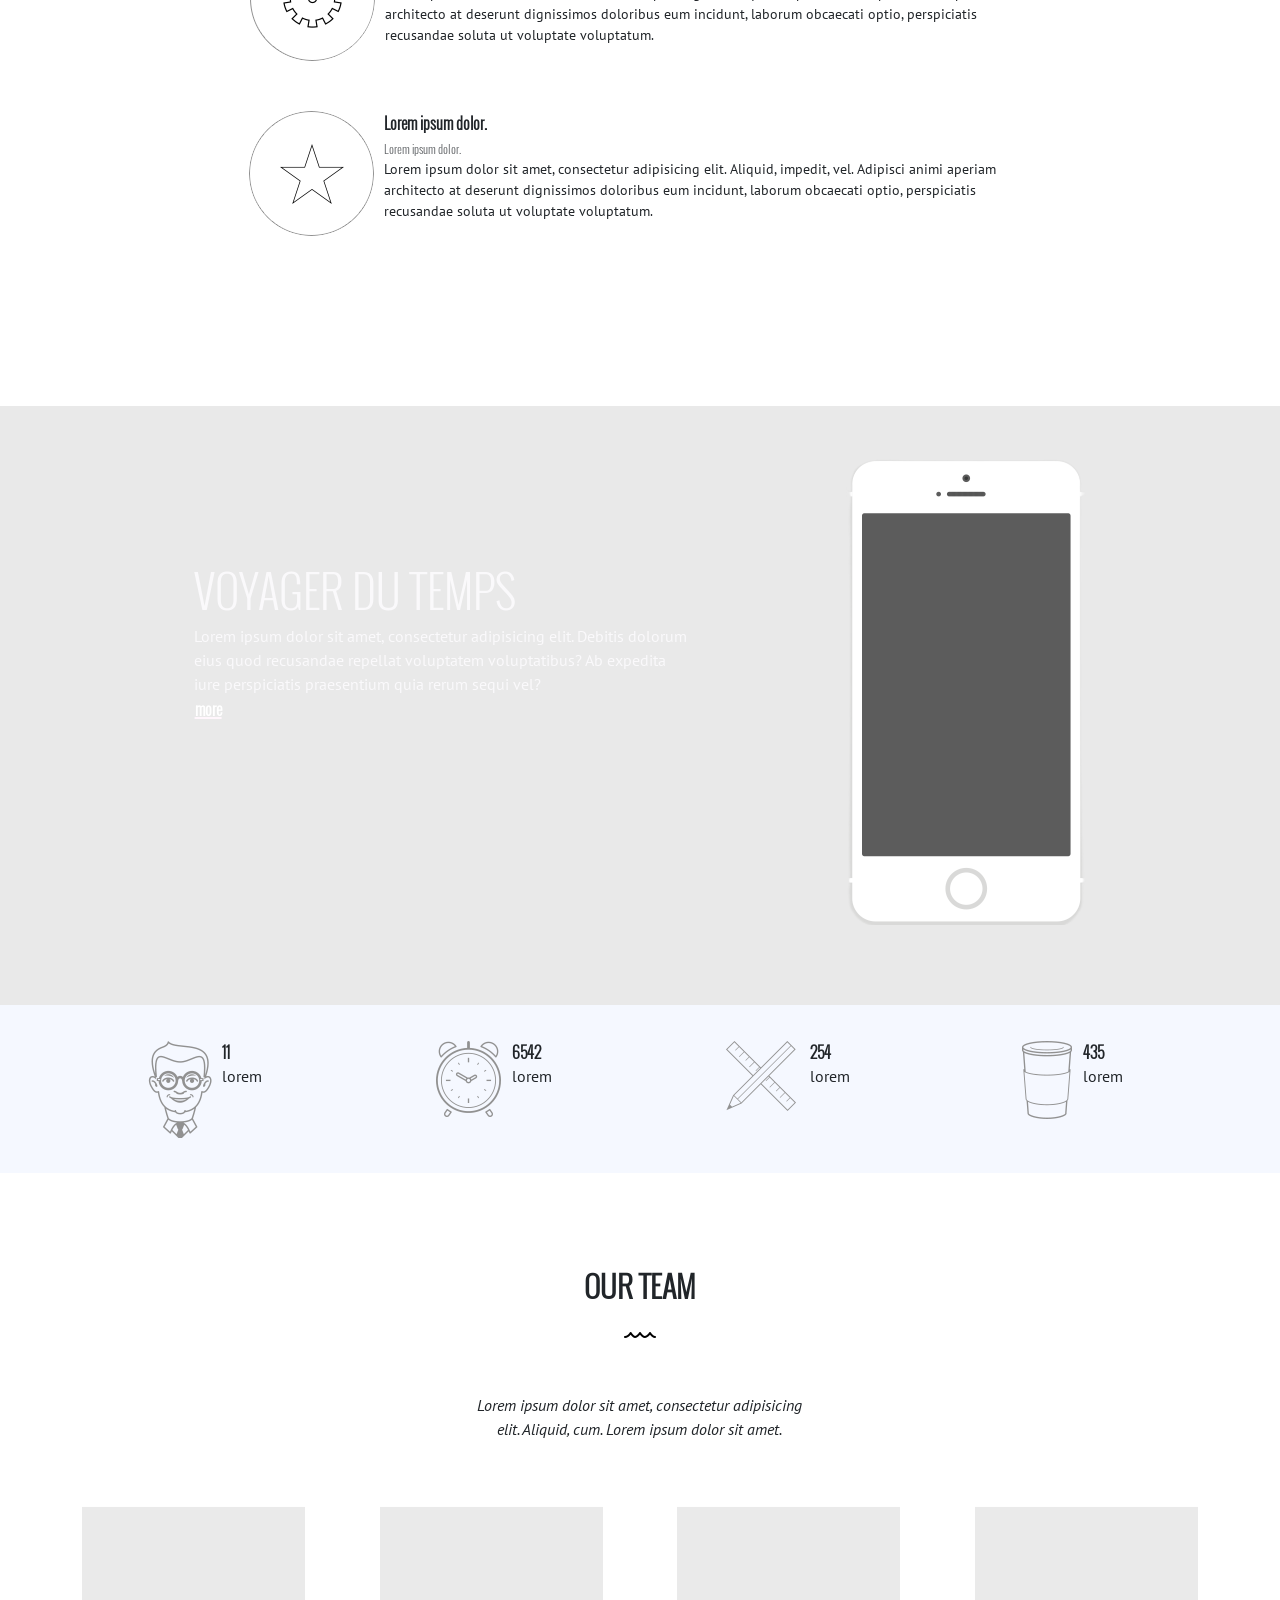
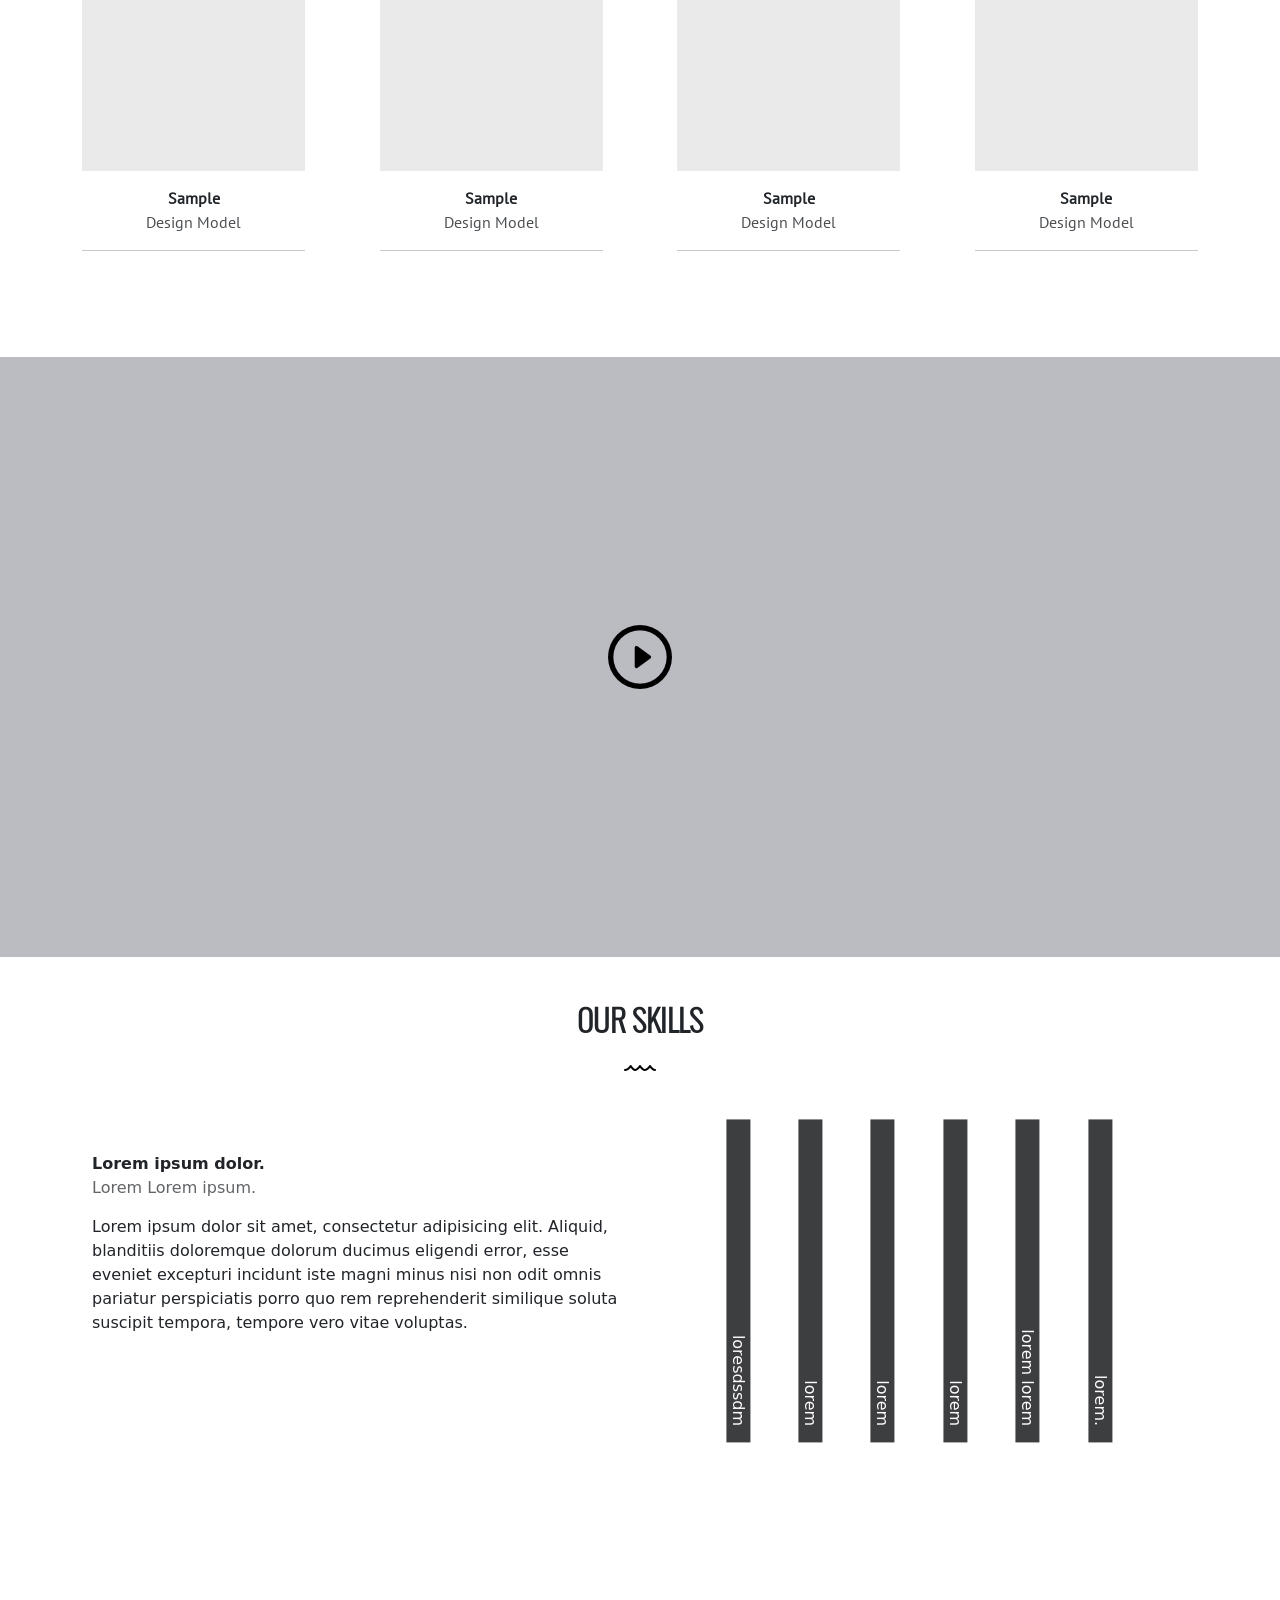
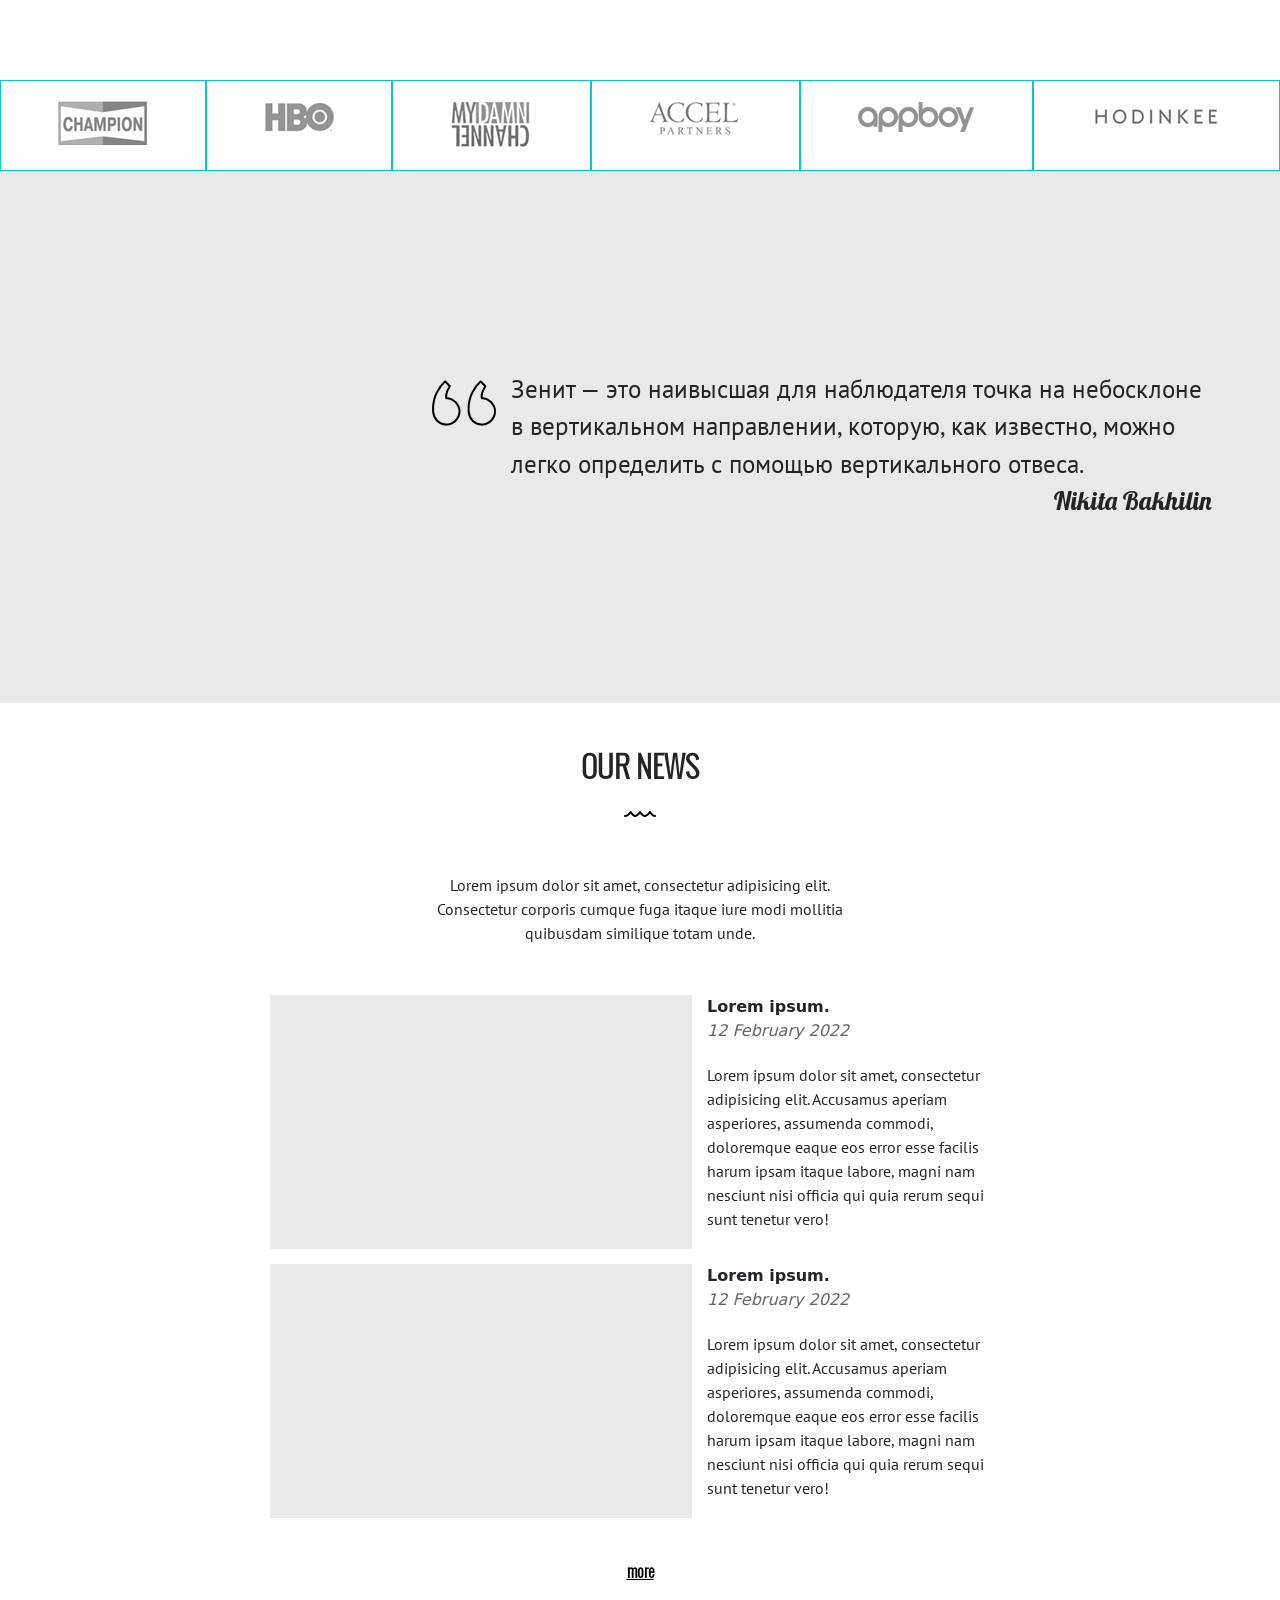
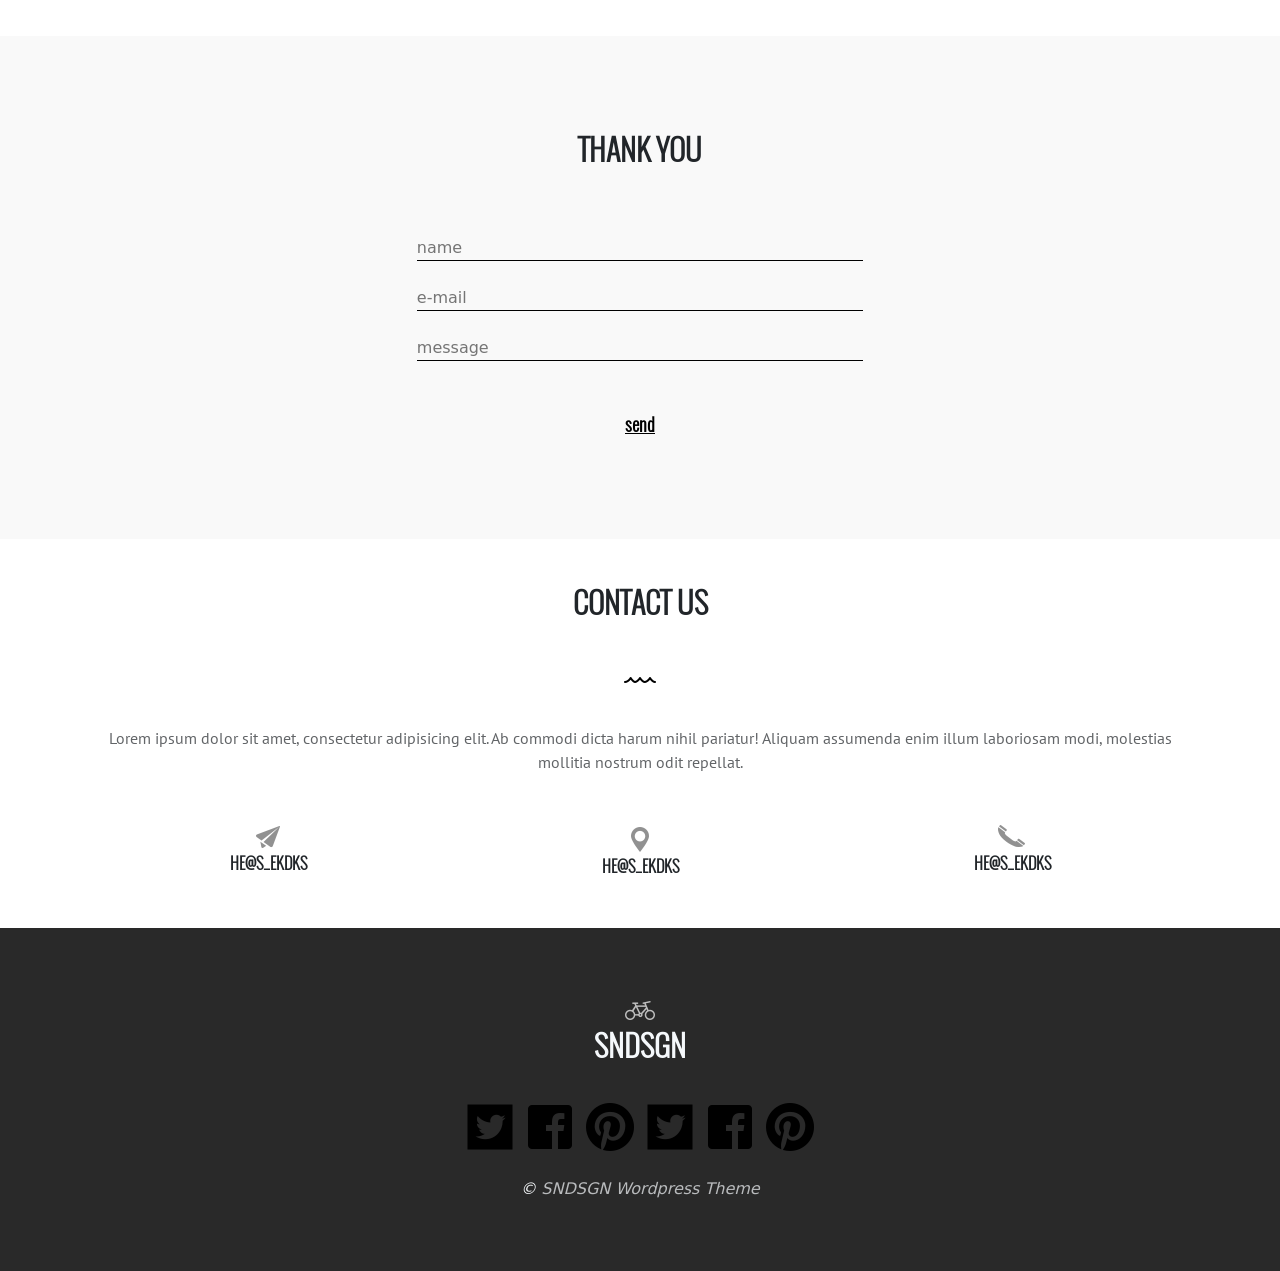
==== commit abc1da5f: "Курсовая по верстке. 1 Адаптивная верстка. Готово. 27.03.2022" ====
--- a/coursework/main.html
+++ b/coursework/main.html
@@ -5,28 +5,11 @@
     <meta name="viewport"
           content="width=device-width, user-scalable=no, initial-scale=1.0, maximum-scale=1.0, minimum-scale=1.0">
     <meta http-equiv="X-UA-Compatible" content="ie=edge">
-    <title>Document</title>
+    <title>News</title>
+    <link rel="stylesheet" href="font-awesome-4.7.0/css/font-awesome.min.css">
     <link href="https://cdn.jsdelivr.net/npm/bootstrap@5.1.3/dist/css/bootstrap.min.css" rel="stylesheet" integrity="sha383-1BmE3kWBq78iYhFldvKuhfTAU6auU8tT93WrHftjDbrCEXSU1oBoqyl2QvZ6jIW3" crossorigin="anonymous">
     <link rel="stylesheet" href="css/style.css">
-    <link rel="stylesheet" href="font-awesome-4.7.0/css/font-awesome.min.css">
     <link rel="stylesheet" href="css/media.css">
-    <style>
-        @font-face {
-            font-family: Oswald;
-            src: url("/fonts/Oswald-Bold.ttf");
-            src: url("/fonts/Oswald-Light.ttf");
-            font-family: Lobster;
-            src: url("/fonts/Lobster.ttf");
-            font-family: PT_Sans-Web-Bold;
-            src: url("/fonts/PT_Sans-Web-Bold.ttf");
-            font-family: PT_Sans-Web-BoldItalic;
-            src: url("/fonts/PT_Sans-Web-BoldItalic.ttf");
-            font-family: PT_Sans-Web-Italic;
-            src: url("/fonts/PT_Sans-Web-Italic.ttf");
-            font-family: PT_Sans-Web-Regular;
-            src: url("/fonts/PT_Sans-Web-Regular.ttf");
-        }
-    </style>
 </head>
 <body>
     <div class="wrapper">
@@ -36,18 +19,19 @@
                 <h5>SHDSND</h5>
             </div>
             <div class="landing">
-                <div class="text-block">
-                    <div class="title">
-                        <h1>TOMMOROW IS A <b>BRAND</b> NEW DAY</h1>
-                    </div>
-                    <div class="text">
-                        Lorem ipsum dolor sit amet, consectetur adipisicing elit. Fuga iusto quaerat quas quidem quis
-                        repudiandae sequi vel veritatis! Aperiam ducimus est impedit itaqu
-                    </div>
-                    <div class="btn">
-                        <a href="#" type="submit" class="more">more</a>
-                    </div>
-                </div>
+                    <div class="text-block">
+                        <div class="title">
+                            <h1>TOMMOROW IS A <b>BRAND</b> NEW DAY</h1>
+                        </div>
+                        <div class="text">
+                            Lorem ipsum dolor sit amet, consectetur adipisicing elit. Fuga iusto quaerat quas quidem
+                            quis
+                            repudiandae sequi vel veritatis! Aperiam ducimus est impedit itaqu
+                        </div>
+                        <div class="btn">
+                            <a href="#" type="submit" class="more">more</a>
+                        </div>
+                    </div>
             </div>
         </header>
     <section>
@@ -55,6 +39,9 @@
             <div class="content">
                 <div class="title-main title text-center">
                     ABOUT US
+                    <div class="wave">
+                        <img src="images/wave.png">
+                    </div>
                 </div>
                 <div class="row">
                     <div class="col">
@@ -103,7 +90,7 @@
                 <div class="images-blocks">
                     <div class="block-image">
                         <div class="image">
-                            <img src="http://dummyimage.com/300x350/c0c0c0"/>
+                            <img src="images/back.png"/>
                         </div>
                         <div class="under-text">
                             <div class="author"><b>Sample</b></div>
@@ -113,7 +100,7 @@
                     </div>
                     <div class="block-image">
                         <div class="image">
-                            <img src="http://dummyimage.com/300x350/c0c0c0"/>
+                            <img src="images/back.png"/>
                         </div>
                         <div class="under-text">
                             <div class="author"><b>Sample</b></div>
@@ -123,7 +110,7 @@
                     </div>
                     <div class="block-image">
                         <div class="image">
-                            <img src="http://dummyimage.com/300x350/c0c0c0"/>
+                            <img src="images/back.png"/>
                         </div>
                         <div class="under-text">
                             <div class="author"><b>Sample</b></div>
@@ -133,7 +120,7 @@
                     </div>
                     <div class="block-image">
                         <div class="image">
-                            <img src="http://dummyimage.com/300x350/c0c0c0"/>
+                            <img src="images/back.png"/>
                         </div>
                         <div class="under-text">
                             <div class="author"><b>Sample</b></div>
@@ -143,7 +130,7 @@
                     </div>
                     <div class="block-image">
                         <div class="image">
-                            <img src="http://dummyimage.com/300x350/c0c0c0"/>
+                            <img src="images/back.png"/>
                         </div>
                         <div class="under-text">
                             <div class="author"><b>Sample</b></div>
@@ -153,7 +140,7 @@
                     </div>
                     <div class="block-image">
                         <div class="image">
-                            <img src="http://dummyimage.com/300x350/c0c0c0"/>
+                            <img src="images/back.png"/>
                         </div>
                         <div class="under-text">
                             <div class="author"><b>Sample</b></div>
@@ -173,10 +160,13 @@
             <div class="advantages-content">
                 <div class="title-main">
                     WHY CHOOSE US
+                    <div class="wave">
+                        <img src="images/wave.png">
+                    </div>
                 </div>
                 <div class="advantages">
                     <div class="image">
-                        <img src="http://dummyimage.com/90x100/c0c0c0"/>
+                        <img src="images/circle.png"/>
                     </div>
                     <div class="text">
                         <div class="title"><b>Lorem ipsum dolor.</b> <br>
@@ -191,7 +181,7 @@
                 </div>
                 <div class="advantages">
                     <div class="image">
-                        <img src="http://dummyimage.com/90x100/c0c0c0"/>
+                        <img src="images/jok.png"/>
                     </div>
                     <div class="text">
                         <div class="title"><b>Lorem ipsum dolor.</b> <br>
@@ -206,7 +196,7 @@
                 </div>
                 <div class="advantages">
                     <div class="image">
-                        <img src="http://dummyimage.com/90x100/c0c0c0"/>
+                        <img src="images/settings.png"/>
                     </div>
                     <div class="text">
                         <div class="title"><b>Lorem ipsum dolor.</b> <br>
@@ -221,7 +211,7 @@
                 </div>
                 <div class="advantages">
                     <div class="image">
-                        <img src="http://dummyimage.com/90x100/c0c0c0"/>
+                        <img src="images/star.png"/>
                     </div>
                     <div class="text">
                         <div class="title"><b>Lorem ipsum dolor.</b> <br>
@@ -237,7 +227,7 @@
             </div>
         </div>
     </section>
-    <section style="background-color: #ffeaec">
+    <section style="background-color: #e9e9e9">
         <div class="container">
             <div class="phone-content">
                 <div class="text-content">
@@ -264,7 +254,7 @@
             <div class="items">
                 <div class="block">
                     <div class="image">
-                        <img src="images/boy.png" alt="">
+                        <img src="images/men.png" alt="">
                     </div>
                     <div class="text">
                         <div class="title">11</div>
@@ -273,7 +263,7 @@
                 </div>
                 <div class="block">
                     <div class="image">
-                        <img src="images/clock.png" alt="">
+                        <img src="images/watch.png" alt="">
                     </div>
                     <div class="text">
                         <div class="title">6542</div>
@@ -282,7 +272,7 @@
                 </div>
                 <div class="block">
                     <div class="image">
-                        <img src="images/pencil.png" alt="">
+                        <img src="images/pen.png" alt="">
                     </div>
                     <div class="text">
                         <div class="title">254</div>
@@ -291,7 +281,7 @@
                 </div>
                 <div class="block">
                     <div class="image">
-                        <img src="images/drink.png" alt="">
+                        <img src="images/water.png" alt="">
                     </div>
                     <div class="text">
                         <div class="title">435</div>
@@ -305,7 +295,11 @@
         <div class="container">
             <div class="content-image">
                 <div class="head-content">
-                    <div class="title-main">OUR TEAM</div>
+                    <div class="title-main">OUR TEAM
+                        <div class="wave">
+                            <img src="images/wave.png">
+                        </div>
+                    </div>
                     <div class="head-text">
                         Lorem ipsum dolor sit amet, consectetur adipisicing elit. Aliquid, cum.
                         Lorem ipsum dolor sit amet.
@@ -314,7 +308,7 @@
                 <div class="images-blocks">
                     <div class="block-image">
                         <div class="image">
-                            <img src="http://dummyimage.com/300x350/c0c0c0"/>
+                            <img src="images/back2.png"/>
                         </div>
                         <div class="under-text">
                             <b>Sample</b>
@@ -324,7 +318,7 @@
                     </div>
                     <div class="block-image">
                         <div class="image">
-                            <img src="http://dummyimage.com/300x350/c0c0c0"/>
+                            <img src="images/back2.png"/>
                         </div>
                         <div class="under-text">
                             <b>Sample</b>
@@ -334,7 +328,7 @@
                     </div>
                     <div class="block-image">
                         <div class="image">
-                            <img src="http://dummyimage.com/300x350/c0c0c0"/>
+                            <img src="images/back2.png"/>
                         </div>
                         <div class="under-text">
                             <b>Sample</b>
@@ -344,7 +338,7 @@
                     </div>
                     <div class="block-image">
                         <div class="image">
-                            <img src="http://dummyimage.com/300x350/c0c0c0"/>
+                            <img src="images/back2.png"/>
                         </div>
                         <div class="under-text">
                             <b>Sample</b>
@@ -364,7 +358,11 @@
     <section class="skills-section">
         <div class="container">
             <div class="content">
-                <div class="title-main">OUR SKILLS</div>
+                <div class="title-main">OUR SKILLS
+                    <div class="wave">
+                        <img src="images/wave.png">
+                    </div>
+                </div>
                 <div class="main-content">
                     <div class="text">
                         <div class="title">
@@ -380,16 +378,16 @@
                     </div>
                     <div class="diagram">
                         <div class="name">
-                            <p>lorem</p>
+                            <p>lorem.</p>
+                        </div>
+                        <div class="name">
+                            <p>lorem lorem</p>
                         </div>
                         <div class="name">
                             <p>lorem</p>
                         </div>
                         <div class="name">
-                            <p>lorem</p>
-                        </div>
-                        <div class="name">
-                            <p>lorem</p>
+                            <p>lorem </p>
                         </div>
                         <div class="name">
                             <p>lorem</p>
@@ -406,32 +404,32 @@
         <div class="main-block">
             <div class="block">
                 <div class="logo">
-                    <img src="images/ebay-logo.png" alt="">
+                    <img src="images/1.png" alt="">
                 </div>
             </div>
             <div class="block">
                 <div class="logo">
-                    <img src="images/ebay-logo.png" alt="">
+                    <img src="images/abc.png" alt="">
                 </div>
             </div>
             <div class="block">
                 <div class="logo">
-                    <img src="images/ebay-logo.png" alt="">
+                    <img src="images/myd.png" alt="">
                 </div>
             </div>
             <div class="block">
                 <div class="logo">
-                    <img src="images/ebay-logo.png" alt="">
+                    <img src="images/acces.png" alt="">
                 </div>
             </div>
             <div class="block">
                 <div class="logo">
-                    <img src="images/ebay-logo.png" alt="">
+                    <img src="images/app.png" alt="">
                 </div>
             </div>
             <div class="block">
                 <div class="logo">
-                    <img src="images/ebay-logo.png" alt="">
+                    <img src="images/hod.png" alt="">
                 </div>
             </div>
         </div>
@@ -461,6 +459,9 @@
                 <div class="title">
                     <div class="title-main">
                         OUR NEWS
+                        <div class="wave">
+                            <img src="images/wave.png">
+                        </div>
                     </div>
                     <div class="under-text">
                         Lorem ipsum dolor sit amet, consectetur adipisicing elit. Consectetur corporis cumque fuga
@@ -470,7 +471,7 @@
                 <div class="content-block">
                     <div class="block">
                         <div class="image-block">
-                            <img src="http://dummyimage.com/300x250/c0c0c0"/>
+                            <img src="images/back3.png"/>
                         </div>
                         <div class="text-content">
                             <div class="title-block">
@@ -486,7 +487,7 @@
                     </div>
                     <div class="block">
                         <div class="image-block">
-                            <img src="http://dummyimage.com/300x250/c0c0c0"/>
+                            <img src="images/back3.png"/>
                         </div>
                         <div class="text-content">
                             <div class="title-block">
@@ -534,7 +535,7 @@
                 <div class="title">
                     <div class="title-main">CONTACT US</div>
                     <div class="wave">
-                        <img src="images/wave.png"></img>
+                        <img src="images/wave.png">
                     </div>
                     <div class="under-text">
                         <span>
@@ -553,7 +554,7 @@
                     </div>
                     <div class="block">
                         <div class="image">
-                            <img src="images/telegram.png" alt="">
+                            <img src="images/place.png" alt="">
                         </div>
                         <div class="text">
                             HE@S_EKDKS
@@ -561,7 +562,7 @@
                     </div>
                     <div class="block">
                         <div class="image">
-                            <img src="images/telegram.png" alt="">
+                            <img src="images/phone.png" alt="">
                         </div>
                         <div class="text">
                             HE@S_EKDKS
--- a/coursework/css/style.css
+++ b/coursework/css/style.css
@@ -3,7 +3,19 @@
     margin: 0;
     box-sizing: border-box;
 }
-
+a{
+    font-weight: 700;
+    color: #3b2127;
+    text-decoration: underline 1px black;
+}
+.menu .fa-bars{
+    margin-top: 20%;
+}
+.menu .fa-bars:hover{
+    color: #e7d9c2;
+    transition: 0.5s;
+    cursor: pointer;
+}
 header{
     width: 100%;
     height: 600px;
@@ -19,15 +31,18 @@
     background-color: #3c3e40;
 }
 header  h5{
-    font-family: Oswald, 'light';
+    font-family: Oswald;
     margin-top: 280px;
     font-size: 16px;
     transform: rotate(90deg);
+    font-weight: 800;
+    font-size: 18px;
 }
 header .landing{
     width: 100%;
     background-color: #e7d9c2;
 }
+
 /* btn settings */
 .btn{
     margin: 0;
@@ -59,7 +74,7 @@
 }
 
 section{
-    background-color: #fdfbff;
+    background-color: #ffffff;
     padding: 0px 0px 50px;
 }
 .title-main{
@@ -67,7 +82,7 @@
     font-size: 30px;
     font-weight: 700;
 }
-.content .title{
+.content .row .title{
     font-family: Lobster;
     font-weight: 700;
     color: #3c3e40;
@@ -234,7 +249,7 @@
 }
 
 .skills-section{
-    padding: 50px 25%;
+    /*padding: 50px 25%;*/
 }
 
 
@@ -243,6 +258,7 @@
     display: flex;
 }
 .skills-section .text,.skills-section .diagram {
+    width: 60%;
     padding: 10px;
 }
 
@@ -250,21 +266,22 @@
     margin: 15px 0px;
 }
 
-.diagram{
-    display: flex;
+.skills-section .diagram{
+    transform: rotate(90deg);
+    display: inline-block;
     /*justify-content: space-between;*/
 }
 
 .diagram .name{
+    text-align: end;
     margin-left: 10px;
-    width: 20px;
+    width: 60%;
     background-color: #3c3e40;
     color: #fdfbff;
 }
 
 .diagram .name p{
-    margin-top: 25px;
-    transform: rotate(90deg);
+    margin: 15% 5%;
 }
 
 .company{
@@ -290,7 +307,7 @@
 .quote{
     padding: 0;
     margin: 0;
-    background-color: #eeeeee;
+    background-color: #e9e9e9;
 }
 .quote-content{
     padding: 200px 50px 50px;
@@ -352,6 +369,7 @@
 .news .btn{
     margin: 25px 0px 0px;
     width: 100%;
+    text-align: center;
 }
 .news a{
     color: black;
@@ -360,10 +378,19 @@
 .news .text-content .text{
     font-family: PT_Sans-Web-Regular;
 }
-
+.news .image-block{
+    width: 57%;
+}
+.image-block img{
+    width: 100%;
+    height: 100%;
+}
+.news .text-content{
+    width: 40%;
+}
 
 .form-section{
-    background-color: #ffeaec;
+    background-color: #f9f9f9;
 }
 .form-section .content-form{
     padding: 50px 30%;
@@ -379,16 +406,22 @@
     border: 0;
 }
 .form .form-input input{
+    outline: none;
     width: inherit;
     background-color: inherit;
     border-bottom: 1px solid black;
 }
 .form button{
+    background-color: inherit;
     border: 0;
     text-decoration: underline;
     margin: 25px 0px 0px;
-}
-
+    font-size: 18px;
+    font-weight: 700;
+}
+.form button:hover{
+    color: #0c0a08;
+}
 
 .content{
     padding: 0px 0px;
@@ -416,7 +449,7 @@
 
 footer{
     text-align: center;
-    background-color: #3c3e40;
+    background-color: #292929;
     color: #f5f8fb;
 }
 footer .media-links{
@@ -442,7 +475,31 @@
 }
 
 
-
-
-
-
+@font-face {
+    font-family: Oswald;
+    src: url("../fonts/Oswald-Bold.ttf");
+    src: url("../fonts/Oswald-Light.ttf");
+}
+@font-face {
+    font-family: Lobster;
+    src: url("../fonts/Lobster.ttf");
+}
+@font-face {
+    font-family: PT_Sans-Web-Bold;
+    src: url("../fonts/PT_Sans-Web-Bold.ttf");
+}
+@font-face {
+    font-family: PT_Sans-Web-BoldItalic;
+    src: url("../fonts/PT_Sans-Web-BoldItalic.ttf");
+}
+@font-face {
+    font-family: PT_Sans-Web-Italic;
+    src: url("../fonts/PT_Sans-Web-Italic.ttf");
+}
+@font-face {
+    font-family: PT_Sans-Web-Regular;
+    src: url("../fonts/PT_Sans-Web-Regular.ttf");
+}
+
+
+
--- a/coursework/css/media.css
+++ b/coursework/css/media.css
@@ -41,7 +41,7 @@
         width: 90%;
     }
     .phone-image img{
-        width: 90%;
+        width: 50%;
     }
     .items-section .items{
         padding: 0;
@@ -57,6 +57,9 @@
     .team-section .head-content{
         width: 100%;
     }
+    .skills-section .main-content{
+        align-items: center;
+    }
     .skills-section{
         padding: 0;
     }
@@ -64,12 +67,11 @@
         flex-direction: column;
     }
     .skills-section .diagram{
-        display: flex;
-        justify-content: center;
+        transform: rotate(90deg);
     }
-    .diagram .name{
-        height: 150px;
-    }
+    /*.diagram .name{*/
+    /*    height: 150px;*/
+    /*}*/
     .company .main-block{
         flex-wrap: wrap;
     }
@@ -84,6 +86,12 @@
     }
     .news .block{
         flex-direction: column;
+    }
+    .news .content-block .block{
+        align-items: center;
+    }
+    .news .text-content{
+        width: 100%;
     }
     .block .image-block,.block .text-content{
         text-align: center;
@@ -114,4 +122,12 @@
     .images-blocks .block-image{
         width: 90%;
     }
+    footer .links{
+        flex-wrap: wrap;
+        justify-content: center;
+    }
+    .news img{
+        width: 100%;
+    }
+
 }
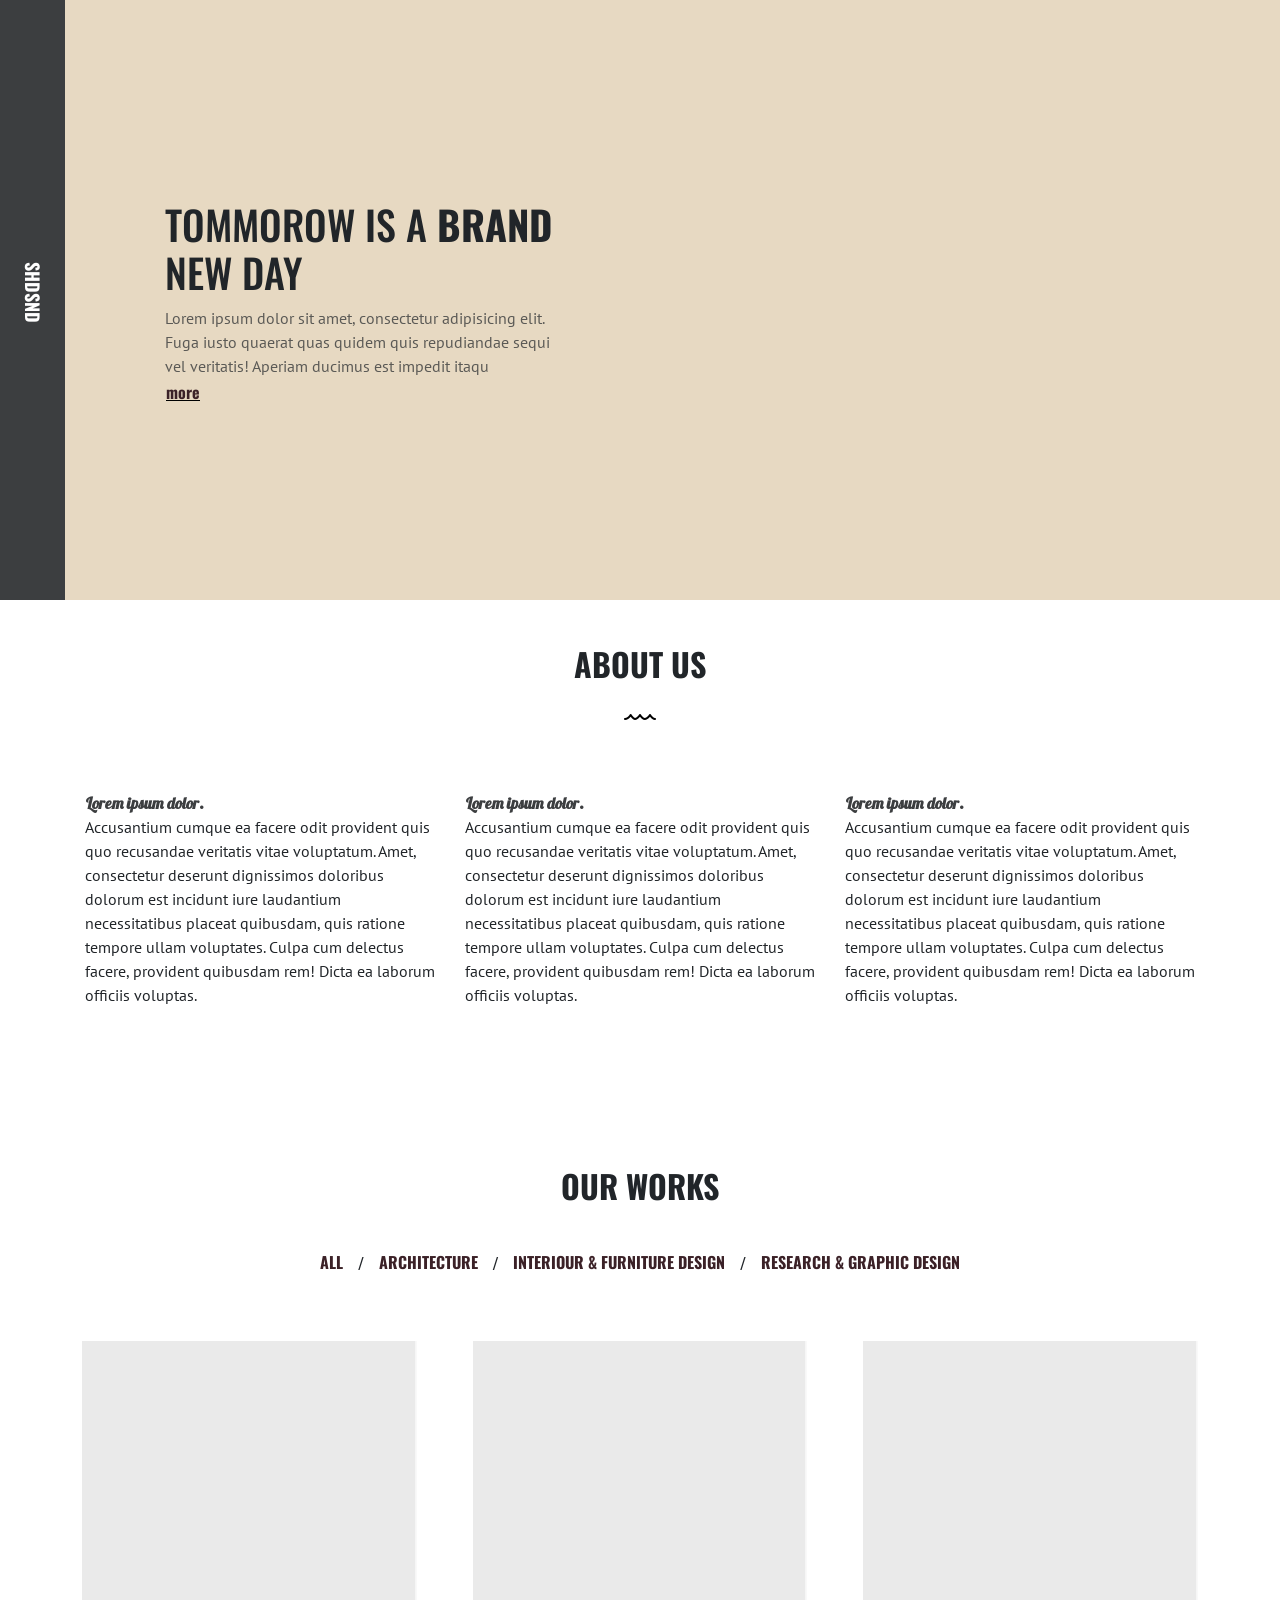
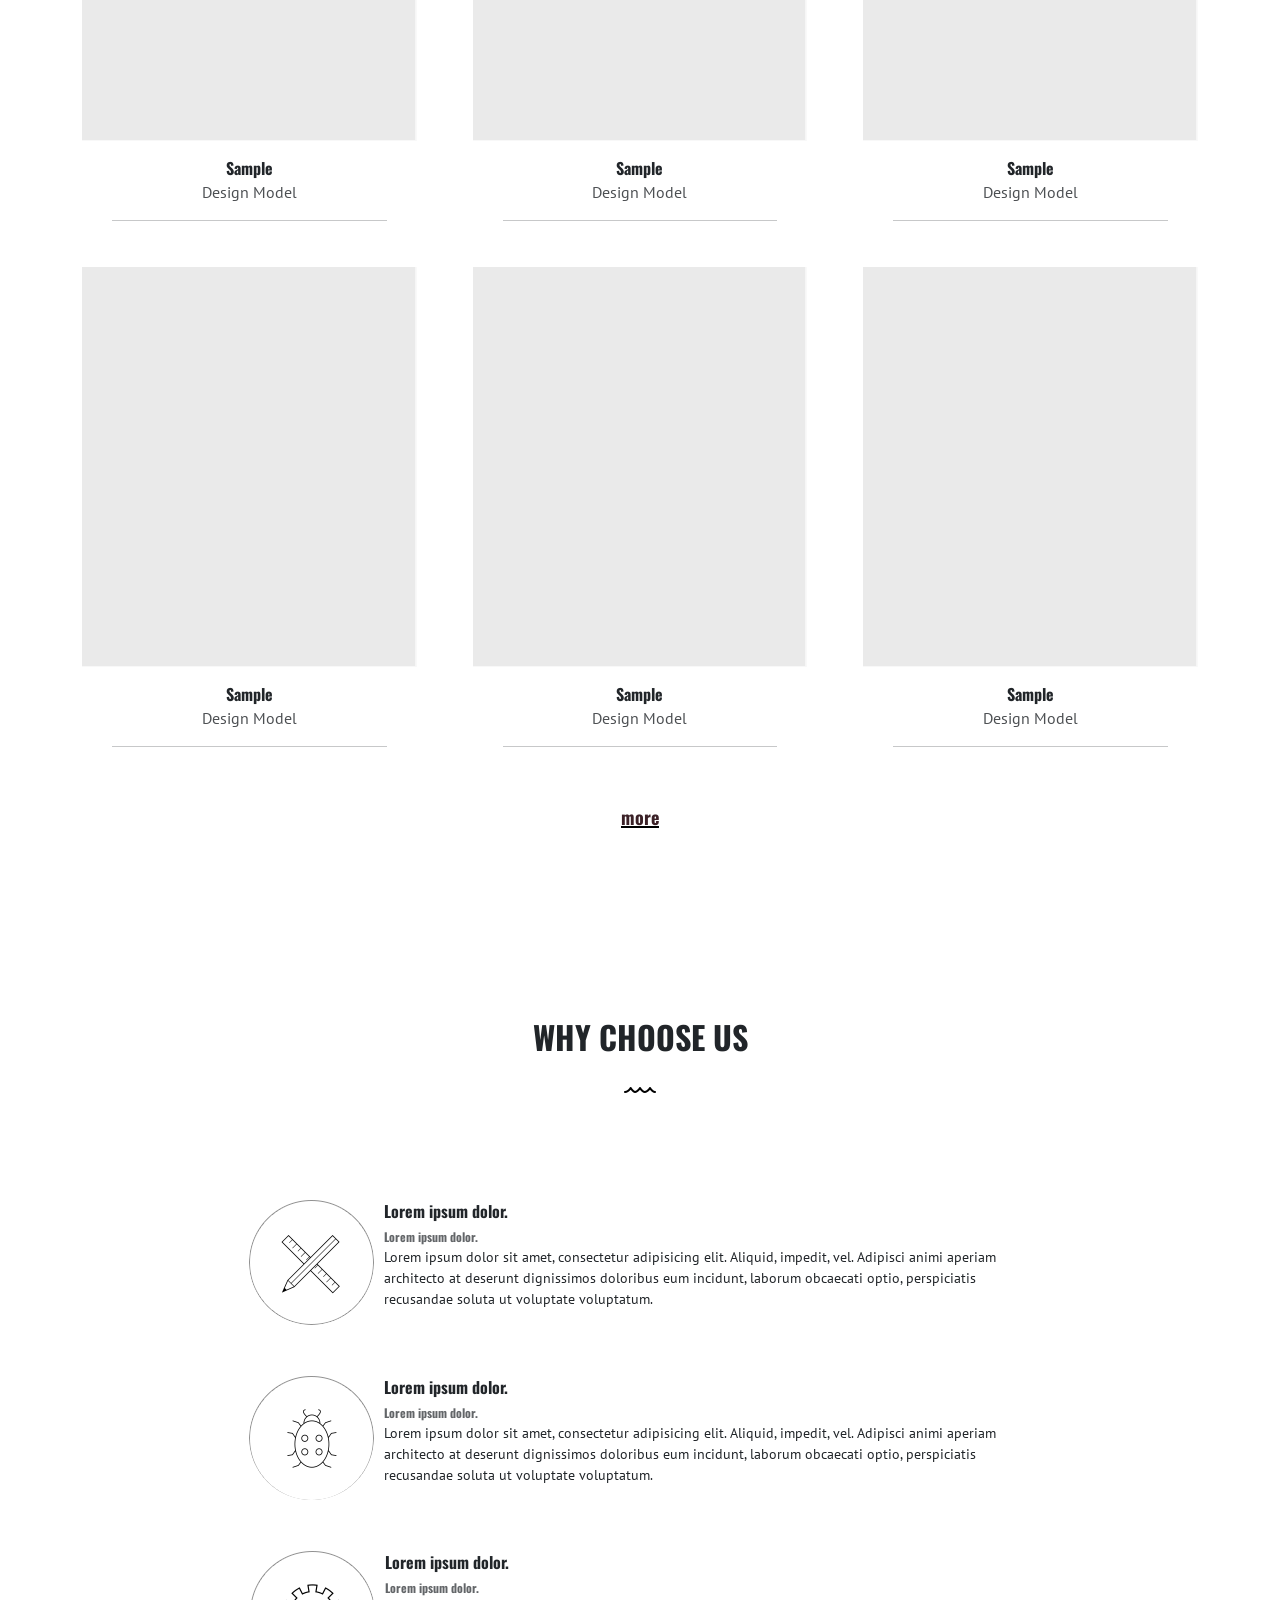
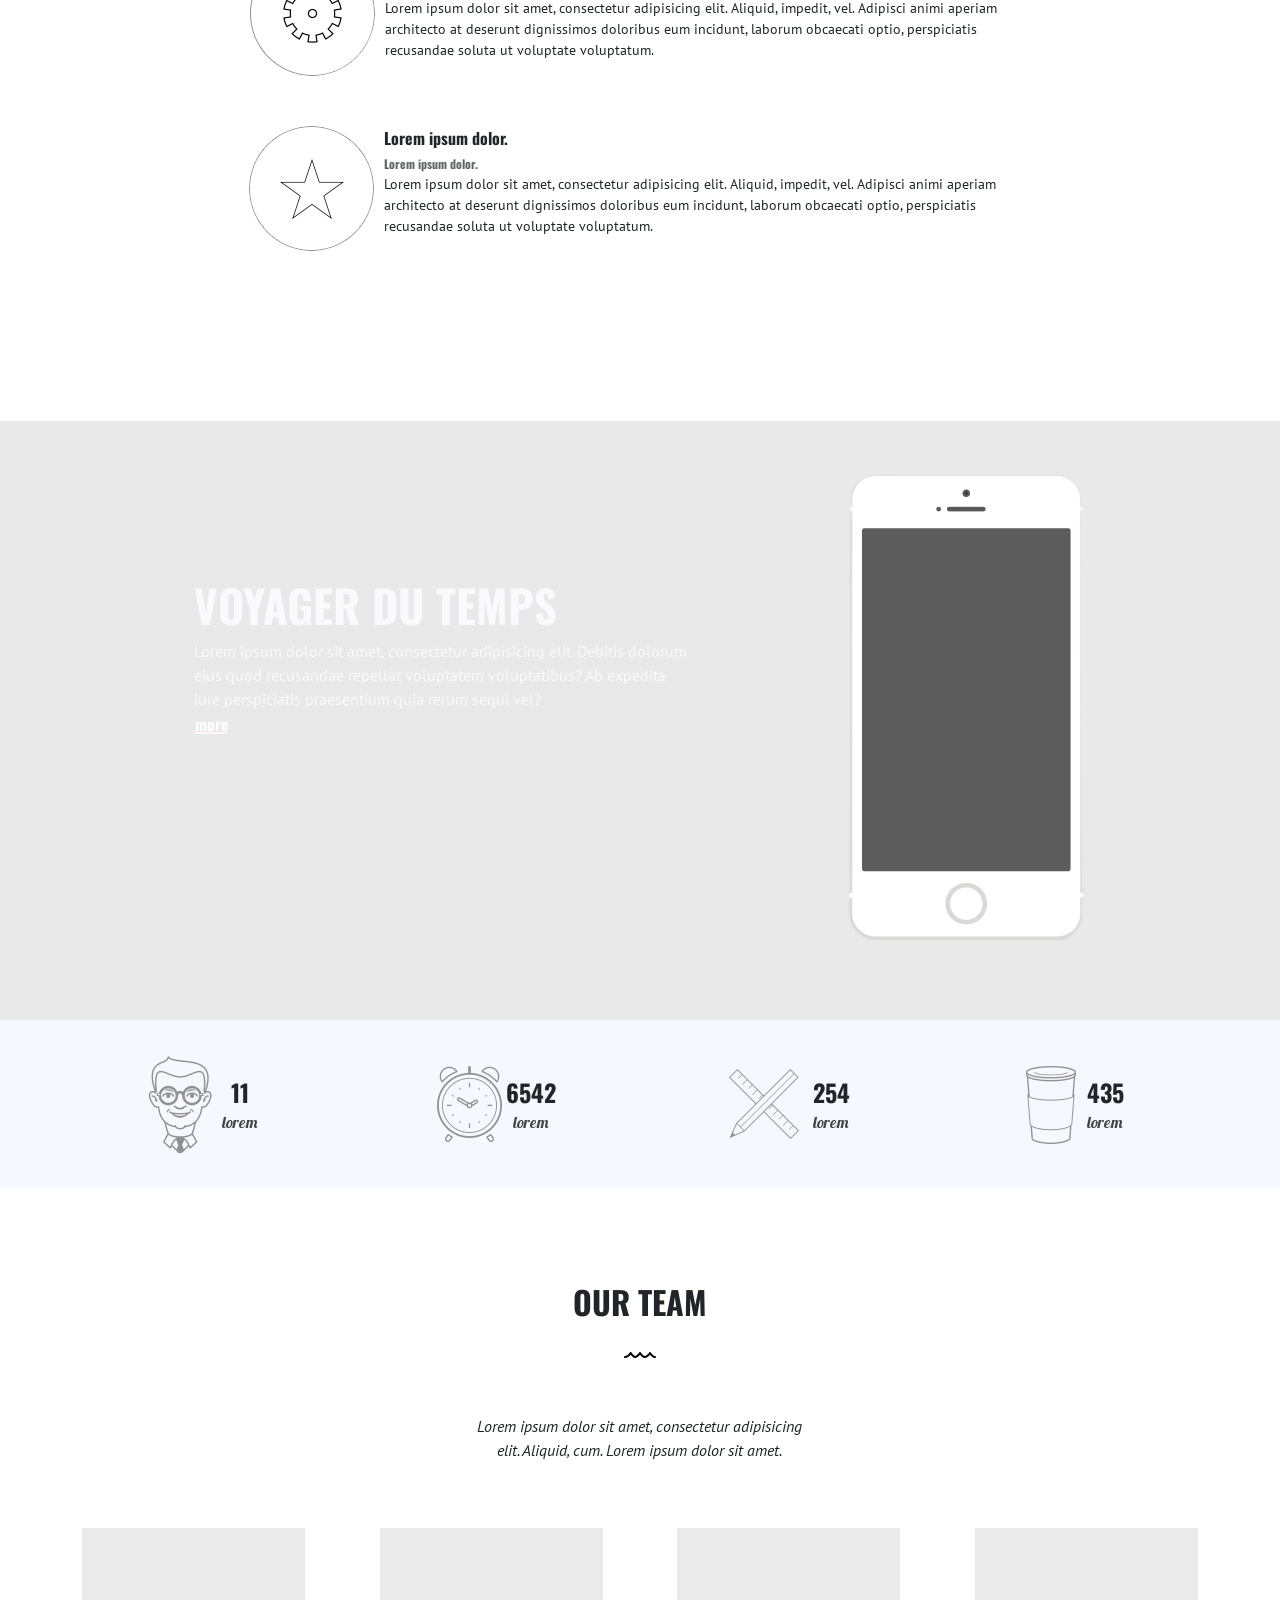
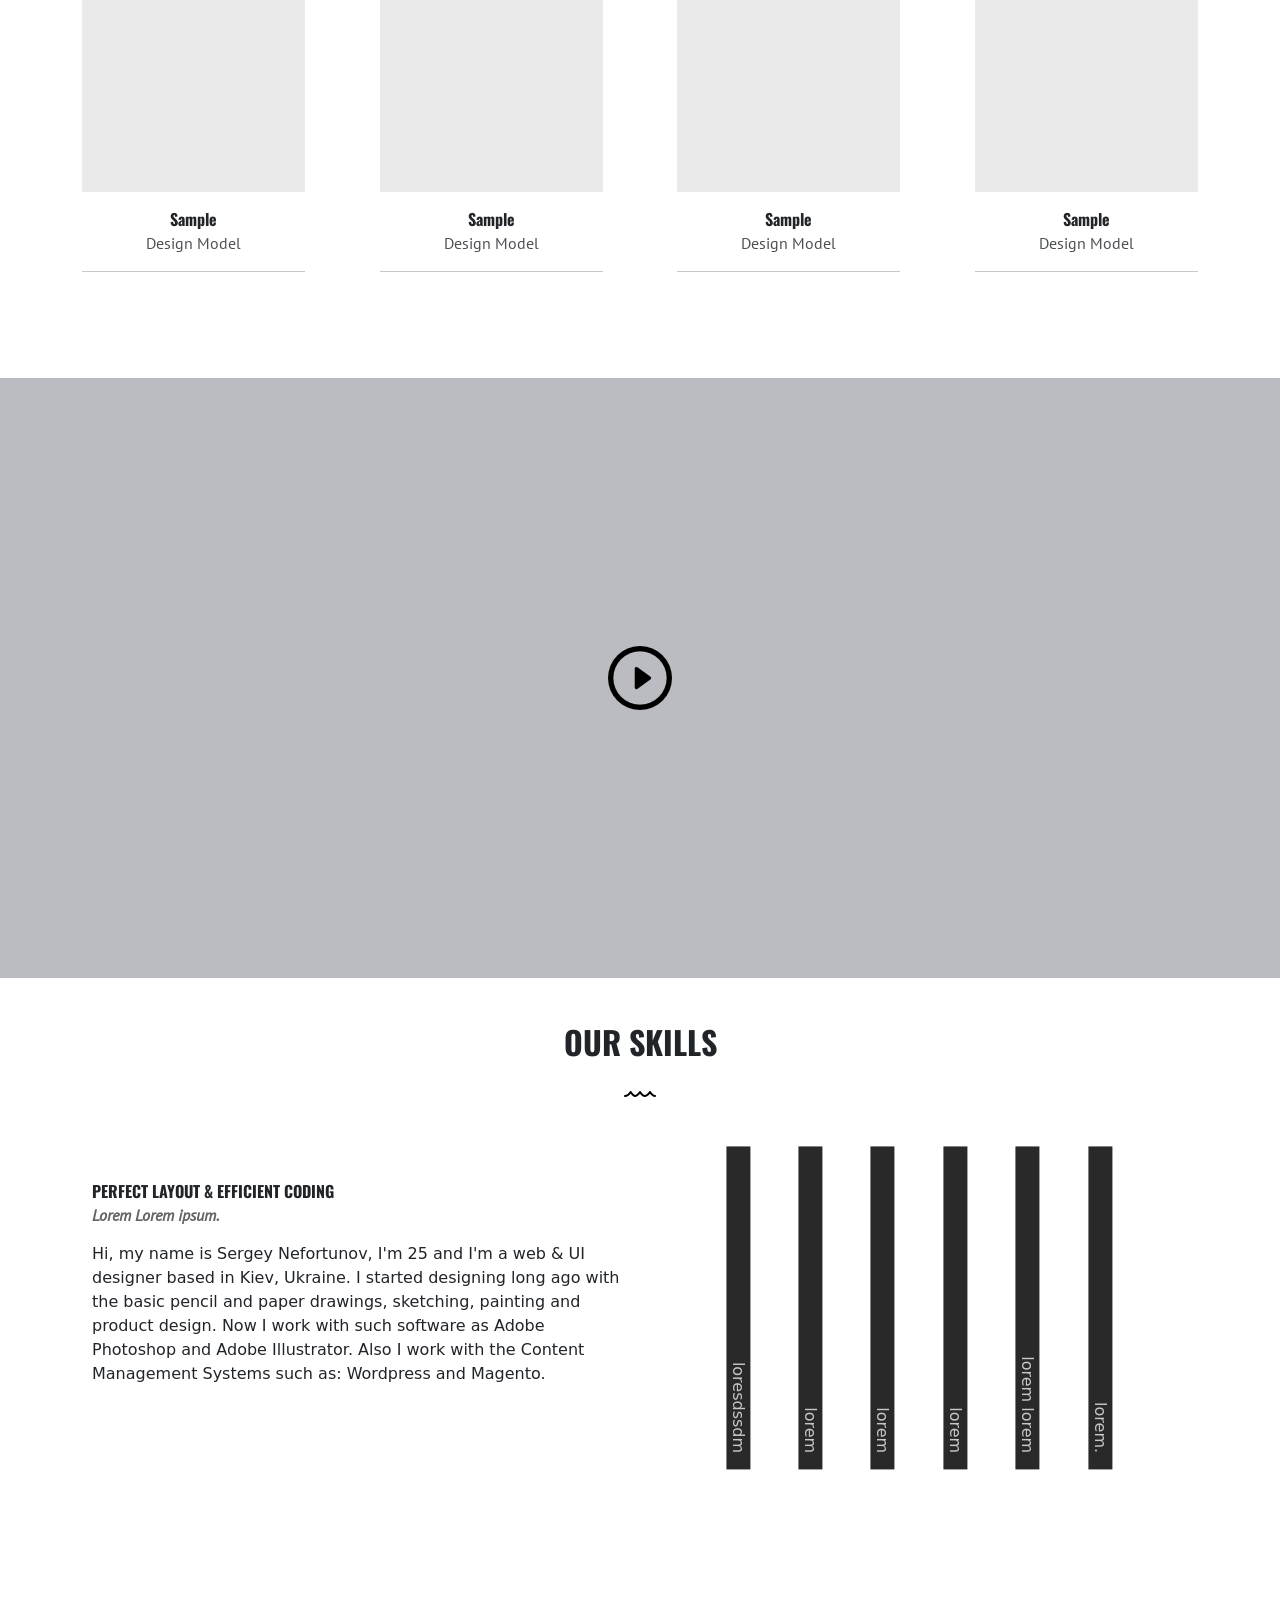
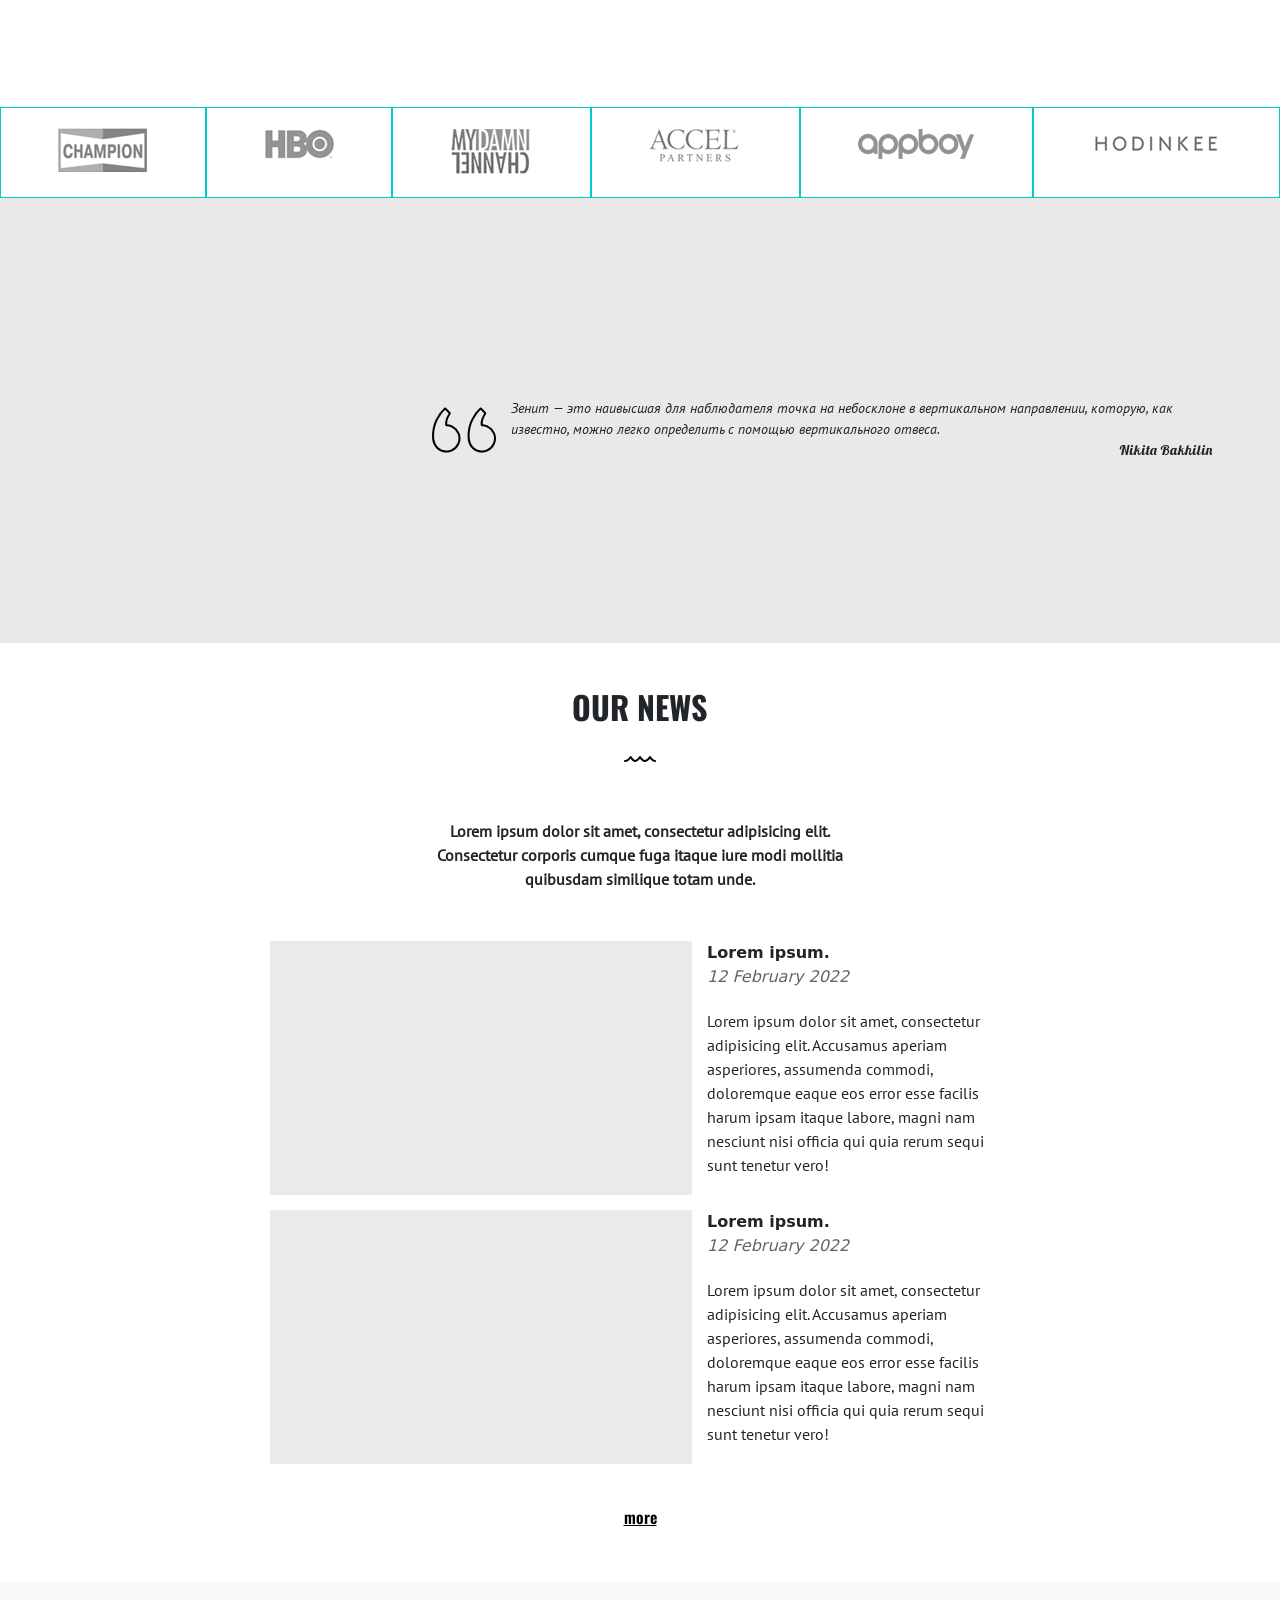
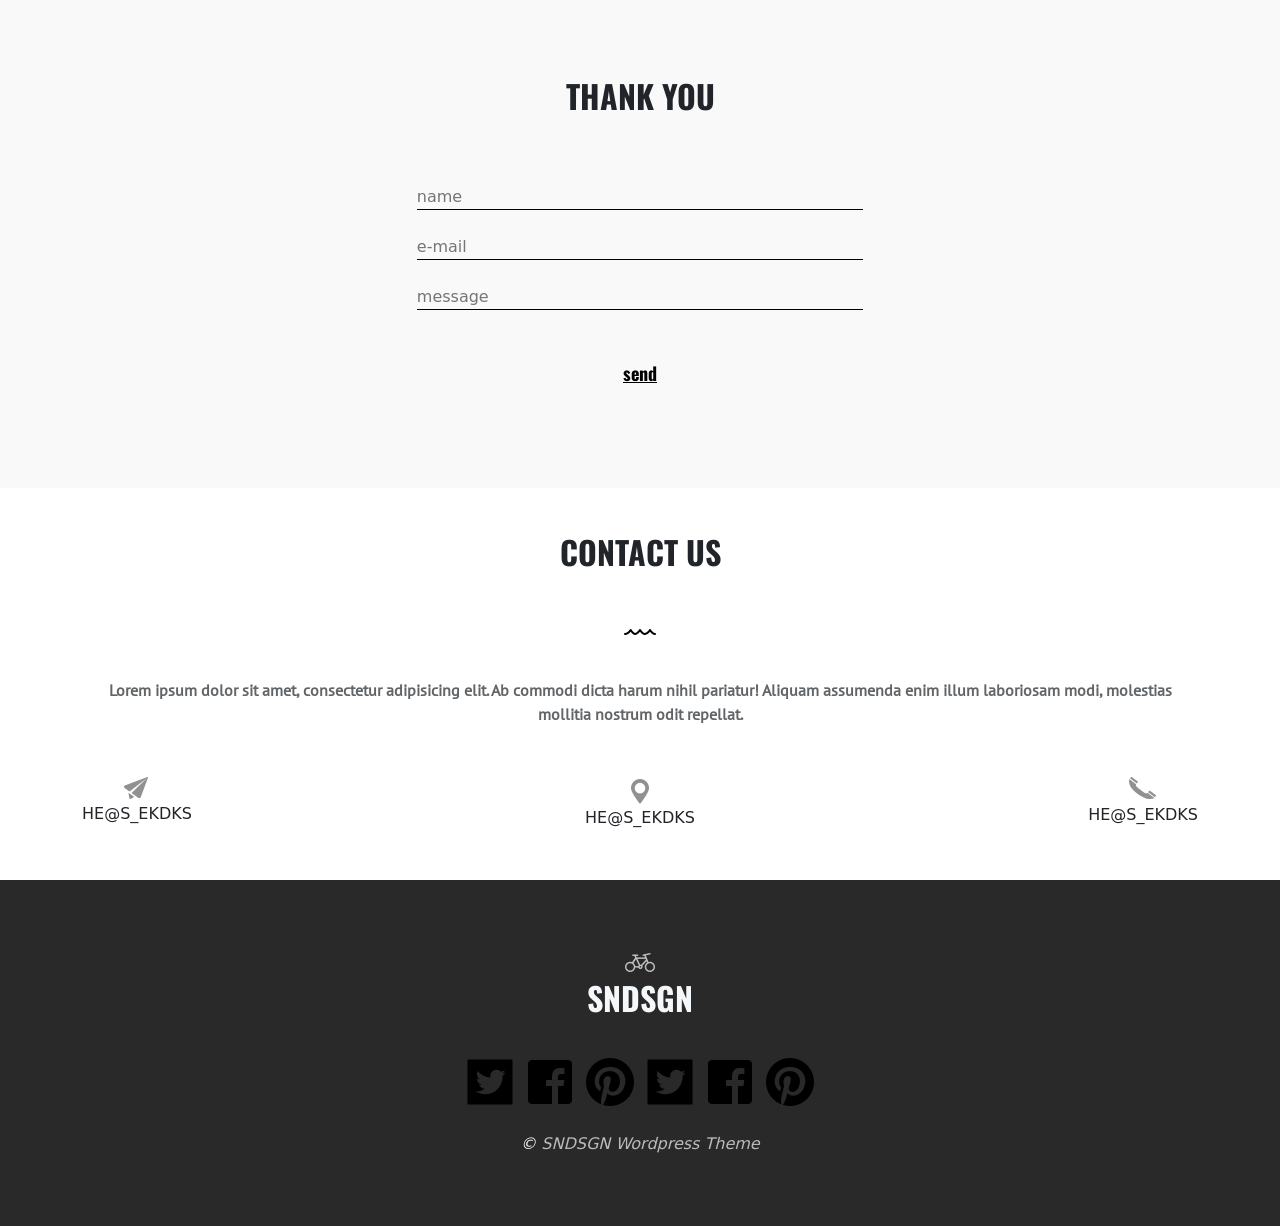
==== commit adf25e0a: "Курсовая по верстке. Работа сделана! Готово. 02.04.2022" ====
--- a/coursework/main.html
+++ b/coursework/main.html
@@ -34,577 +34,574 @@
                     </div>
             </div>
         </header>
-    <section>
-        <div class="container">
-            <div class="content">
-                <div class="title-main title text-center">
-                    ABOUT US
-                    <div class="wave">
-                        <img src="images/wave.png">
-                    </div>
-                </div>
-                <div class="row">
-                    <div class="col">
-                        <div class="title">Lorem ipsum dolor.</div>
-                        <div class="text">
-                            Accusantium cumque ea facere odit provident quis quo recusandae veritatis vitae voluptatum.
-                            Amet, consectetur deserunt dignissimos doloribus dolorum est incidunt iure laudantium
-                            necessitatibus placeat quibusdam, quis ratione tempore ullam voluptates. Culpa cum delectus
-                            facere, provident quibusdam rem! Dicta ea laborum officiis voluptas.
-                        </div>
-                    </div>
-                    <div class="col">
-                        <div class="title">Lorem ipsum dolor.</div>
-                        <div class="text">
-                            Accusantium cumque ea facere odit provident quis quo recusandae veritatis vitae voluptatum.
-                            Amet, consectetur deserunt dignissimos doloribus dolorum est incidunt iure laudantium
-                            necessitatibus placeat quibusdam, quis ratione tempore ullam voluptates. Culpa cum delectus
-                            facere, provident quibusdam rem! Dicta ea laborum officiis voluptas.
-                        </div>
-                    </div>
-                    <div class="col">
-                        <div class="title">Lorem ipsum dolor.</div>
-                        <div class="text">
-                            Accusantium cumque ea facere odit provident quis quo recusandae veritatis vitae voluptatum.
-                            Amet, consectetur deserunt dignissimos doloribus dolorum est incidunt iure laudantium
-                            necessitatibus placeat quibusdam, quis ratione tempore ullam voluptates. Culpa cum delectus
-                            facere, provident quibusdam rem! Dicta ea laborum officiis voluptas.
-                        </div>
-                    </div>
-                </div>
-            </div>
-        </div>
-    </section>
-    <section>
-        <div class="container">
-            <div class="content-image">
-                <div class="head-content">
-                    <div class="title-main">OUR WORKS</div>
-                    <div class="links">
-                        <a href="#">ALL</a> /
-                        <a href="#">ARCHITECTURE</a> /
-                        <a href="#">INTERIOUR & FURNITURE DESIGN</a> /
-                        <a href="#">RESEARCH & GRAPHIC DESIGN</a>
-                    </div>
-                </div>
-                <div class="images-blocks">
-                    <div class="block-image">
-                        <div class="image">
-                            <img src="images/back.png"/>
+        <section>
+            <div class="container">
+                <div class="content">
+                    <div class="title-main title text-center">
+                        ABOUT US
+                        <div class="wave">
+                            <img src="images/wave.png">
+                        </div>
+                    </div>
+                    <div class="row">
+                        <div class="col">
+                            <div class="title">Lorem ipsum dolor.</div>
+                            <div class="text">
+                                Accusantium cumque ea facere odit provident quis quo recusandae veritatis vitae voluptatum.
+                                Amet, consectetur deserunt dignissimos doloribus dolorum est incidunt iure laudantium
+                                necessitatibus placeat quibusdam, quis ratione tempore ullam voluptates. Culpa cum delectus
+                                facere, provident quibusdam rem! Dicta ea laborum officiis voluptas.
+                            </div>
+                        </div>
+                        <div class="col">
+                            <div class="title">Lorem ipsum dolor.</div>
+                            <div class="text">
+                                Accusantium cumque ea facere odit provident quis quo recusandae veritatis vitae voluptatum.
+                                Amet, consectetur deserunt dignissimos doloribus dolorum est incidunt iure laudantium
+                                necessitatibus placeat quibusdam, quis ratione tempore ullam voluptates. Culpa cum delectus
+                                facere, provident quibusdam rem! Dicta ea laborum officiis voluptas.
+                            </div>
+                        </div>
+                        <div class="col">
+                            <div class="title">Lorem ipsum dolor.</div>
+                            <div class="text">
+                                Accusantium cumque ea facere odit provident quis quo recusandae veritatis vitae voluptatum.
+                                Amet, consectetur deserunt dignissimos doloribus dolorum est incidunt iure laudantium
+                                necessitatibus placeat quibusdam, quis ratione tempore ullam voluptates. Culpa cum delectus
+                                facere, provident quibusdam rem! Dicta ea laborum officiis voluptas.
+                            </div>
+                        </div>
+                    </div>
+                </div>
+            </div>
+        </section>
+        <section>
+            <div class="container">
+                <div class="content-image">
+                    <div class="head-content">
+                        <div class="title-main">OUR WORKS</div>
+                        <div class="links">
+                            <a href="#">ALL</a> /
+                            <a href="#">ARCHITECTURE</a> /
+                            <a href="#">INTERIOUR & FURNITURE DESIGN</a> /
+                            <a href="#">RESEARCH & GRAPHIC DESIGN</a>
+                        </div>
+                    </div>
+                    <div class="images-blocks">
+                        <div class="block-image">
+                            <div class="image">
+                                <img src="images/back.png"/>
+                            </div>
+                            <div class="under-text">
+                                <div class="author"><b>Sample</b></div>
+                                <span>Design Model</span>
+                                <hr>
+                            </div>
+                        </div>
+                        <div class="block-image">
+                            <div class="image">
+                                <img src="images/back.png"/>
+                            </div>
+                            <div class="under-text">
+                                <div class="author"><b>Sample</b></div>
+                                <span>Design Model</span>
+                                <hr>
+                            </div>
+                        </div>
+                        <div class="block-image">
+                            <div class="image">
+                                <img src="images/back.png"/>
+                            </div>
+                            <div class="under-text">
+                                <div class="author"><b>Sample</b></div>
+                                <span>Design Model</span>
+                                <hr>
+                            </div>
+                        </div>
+                        <div class="block-image">
+                            <div class="image">
+                                <img src="images/back.png"/>
+                            </div>
+                            <div class="under-text">
+                                <div class="author"><b>Sample</b></div>
+                                <span>Design Model</span>
+                                <hr>
+                            </div>
+                        </div>
+                        <div class="block-image">
+                            <div class="image">
+                                <img src="images/back.png"/>
+                            </div>
+                            <div class="under-text">
+                                <div class="author"><b>Sample</b></div>
+                                <span>Design Model</span>
+                                <hr>
+                            </div>
+                        </div>
+                        <div class="block-image">
+                            <div class="image">
+                                <img src="images/back.png"/>
+                            </div>
+                            <div class="under-text">
+                                <div class="author"><b>Sample</b></div>
+                                <span>Design Model</span>
+                                <hr>
+                            </div>
+                        </div>
+                    </div>
+                    <div class="btn">
+                        <a href="#">more</a>
+                    </div>
+                </div>
+            </div>
+        </section>
+        <section class="bg-white">
+            <div class="container">
+                <div class="advantages-content">
+                    <div class="title-main">
+                        WHY CHOOSE US
+                        <div class="wave">
+                            <img src="images/wave.png">
+                        </div>
+                    </div>
+                    <div class="advantages">
+                        <div class="image">
+                            <img src="images/circle.png"/>
+                        </div>
+                        <div class="text">
+                            <div class="title"><b>Lorem ipsum dolor.</b> <br>
+                                <span style="opacity: 0.7;font-size: 12px">Lorem ipsum dolor.</span>
+                            </div>
+                            <div class="main-text">
+                                Lorem ipsum dolor sit amet, consectetur adipisicing elit. Aliquid, impedit, vel. Adipisci
+                                animi aperiam architecto at deserunt dignissimos doloribus eum incidunt, laborum obcaecati
+                                optio, perspiciatis recusandae soluta ut voluptate voluptatum.
+                            </div>
+                        </div>
+                    </div>
+                    <div class="advantages">
+                        <div class="image">
+                            <img src="images/jok.png"/>
+                        </div>
+                        <div class="text">
+                            <div class="title"><b>Lorem ipsum dolor.</b> <br>
+                                <span style="opacity: 0.7;font-size: 12px">Lorem ipsum dolor.</span>
+                            </div>
+                            <div class="main-text">
+                                Lorem ipsum dolor sit amet, consectetur adipisicing elit. Aliquid, impedit, vel. Adipisci
+                                animi aperiam architecto at deserunt dignissimos doloribus eum incidunt, laborum obcaecati
+                                optio, perspiciatis recusandae soluta ut voluptate voluptatum.
+                            </div>
+                        </div>
+                    </div>
+                    <div class="advantages">
+                        <div class="image">
+                            <img src="images/settings.png"/>
+                        </div>
+                        <div class="text">
+                            <div class="title"><b>Lorem ipsum dolor.</b> <br>
+                                <span style="opacity: 0.7;font-size: 12px">Lorem ipsum dolor.</span>
+                            </div>
+                            <div class="main-text">
+                                Lorem ipsum dolor sit amet, consectetur adipisicing elit. Aliquid, impedit, vel. Adipisci
+                                animi aperiam architecto at deserunt dignissimos doloribus eum incidunt, laborum obcaecati
+                                optio, perspiciatis recusandae soluta ut voluptate voluptatum.
+                            </div>
+                        </div>
+                    </div>
+                    <div class="advantages">
+                        <div class="image">
+                            <img src="images/star.png"/>
+                        </div>
+                        <div class="text">
+                            <div class="title"><b>Lorem ipsum dolor.</b> <br>
+                                <span style="opacity: 0.7;font-size: 12px">Lorem ipsum dolor.</span>
+                            </div>
+                            <div class="main-text">
+                                Lorem ipsum dolor sit amet, consectetur adipisicing elit. Aliquid, impedit, vel. Adipisci
+                                animi aperiam architecto at deserunt dignissimos doloribus eum incidunt, laborum obcaecati
+                                optio, perspiciatis recusandae soluta ut voluptate voluptatum.
+                            </div>
+                        </div>
+                    </div>
+                </div>
+            </div>
+        </section>
+        <section style="background-color: #e9e9e9">
+            <div class="container">
+                <div class="phone-content">
+                    <div class="text-content">
+                        <div class="title">
+                            VOYAGER DU TEMPS
                         </div>
                         <div class="under-text">
-                            <div class="author"><b>Sample</b></div>
-                            <span>Design Model</span>
-                            <hr>
-                        </div>
-                    </div>
-                    <div class="block-image">
-                        <div class="image">
-                            <img src="images/back.png"/>
+                            Lorem ipsum dolor sit amet, consectetur adipisicing elit. Debitis dolorum eius quod recusandae
+                            repellat voluptatem voluptatibus? Ab expedita iure perspiciatis praesentium quia rerum sequi
+                            vel?
+                        </div>
+                        <div class="btn">
+                            <a href="#" class="more">more</a>
+                        </div>
+                    </div>
+                    <div class="phone-image">
+                        <img src="images/iphone.png" alt="">
+                    </div>
+                </div>
+            </div>
+        </section>
+        <section class="items-section" style="background-color: #f5f8ff">
+            <div class="container">
+                <div class="items">
+                    <div class="block">
+                        <div class="image">
+                            <img src="images/men.png" alt="">
+                        </div>
+                        <div class="text">
+                            <div class="title">11</div>
+                            <div class="under-text">lorem</div>
+                        </div>
+                    </div>
+                    <div class="block">
+                        <div class="image">
+                            <img src="images/watch.png" alt="">
+                        </div>
+                        <div class="text">
+                            <div class="title">6542</div>
+                            <div class="under-text">lorem</div>
+                        </div>
+                    </div>
+                    <div class="block">
+                        <div class="image">
+                            <img src="images/pen.png" alt="">
+                        </div>
+                        <div class="text">
+                            <div class="title">254</div>
+                            <div class="under-text">lorem</div>
+                        </div>
+                    </div>
+                    <div class="block">
+                        <div class="image">
+                            <img src="images/water.png" alt="">
+                        </div>
+                        <div class="text">
+                            <div class="title">435</div>
+                            <div class="under-text">lorem</div>
+                        </div>
+                    </div>
+                </div>
+            </div>
+        </section>
+        <section class="team-section">
+            <div class="container">
+                <div class="content-image">
+                    <div class="head-content">
+                        <div class="title-main">OUR TEAM
+                            <div class="wave">
+                                <img src="images/wave.png">
+                            </div>
+                        </div>
+                        <div class="head-text">
+                            Lorem ipsum dolor sit amet, consectetur adipisicing elit. Aliquid, cum.
+                            Lorem ipsum dolor sit amet.
+                        </div>
+                    </div>
+                    <div class="images-blocks">
+                        <div class="block-image">
+                            <div class="image">
+                                <img src="images/back2.png"/>
+                            </div>
+                            <div class="under-text">
+                                <b>Sample</b>
+                                <span>Design Model</span>
+                                <hr>
+                            </div>
+                        </div>
+                        <div class="block-image">
+                            <div class="image">
+                                <img src="images/back2.png"/>
+                            </div>
+                            <div class="under-text">
+                                <b>Sample</b>
+                                <span>Design Model</span>
+                                <hr>
+                            </div>
+                        </div>
+                        <div class="block-image">
+                            <div class="image">
+                                <img src="images/back2.png"/>
+                            </div>
+                            <div class="under-text">
+                                <b>Sample</b>
+                                <span>Design Model</span>
+                                <hr>
+                            </div>
+                        </div>
+                        <div class="block-image">
+                            <div class="image">
+                                <img src="images/back2.png"/>
+                            </div>
+                            <div class="under-text">
+                                <b>Sample</b>
+                                <span>Design Model</span>
+                                <hr>
+                            </div>
+                        </div>
+                    </div>
+                </div>
+            </div>
+        </section>
+        <section class="video-section">
+            <div class="player">
+                <img src="images/play-button.png" alt="">
+            </div>
+        </section>
+        <section class="skills-section">
+            <div class="container">
+                <div class="content">
+                    <div class="title-main">OUR SKILLS
+                        <div class="wave">
+                            <img src="images/wave.png">
+                        </div>
+                    </div>
+                    <div class="main-content">
+                        <div class="text">
+                            <div class="title">
+                                <b>PERFECT LAYOUT & EFFICIENT CODING</b>
+                                <div class="under-text">Lorem Lorem ipsum.</div>
+                            </div>
+                            <div class="text_under">
+                                Hi, my name is Sergey Nefortunov, I'm 25 and I'm a web & UI designer based in Kiev, Ukraine. I started designing long ago with the basic pencil and paper drawings, sketching, painting and product design. Now I work with such software as Adobe Photoshop and Adobe Illustrator. Also I work with the Content Management Systems such as: Wordpress and Magento.
+                            </div>
+                        </div>
+                        <div class="diagram">
+                            <div class="name">
+                                <p>lorem.</p>
+                            </div>
+                            <div class="name">
+                                <p>lorem lorem</p>
+                            </div>
+                            <div class="name">
+                                <p>lorem</p>
+                            </div>
+                            <div class="name">
+                                <p>lorem </p>
+                            </div>
+                            <div class="name">
+                                <p>lorem</p>
+                            </div>
+                            <div class="name">
+                                <p>loresdssdm</p>
+                            </div>
+                        </div>
+                    </div>
+                </div>
+            </div>
+        </section>
+        <section class="company">
+            <div class="main-block">
+                <div class="block">
+                    <div class="logo">
+                        <img src="images/1.png" alt="">
+                    </div>
+                </div>
+                <div class="block">
+                    <div class="logo">
+                        <img src="images/abc.png" alt="">
+                    </div>
+                </div>
+                <div class="block">
+                    <div class="logo">
+                        <img src="images/myd.png" alt="">
+                    </div>
+                </div>
+                <div class="block">
+                    <div class="logo">
+                        <img src="images/acces.png" alt="">
+                    </div>
+                </div>
+                <div class="block">
+                    <div class="logo">
+                        <img src="images/app.png" alt="">
+                    </div>
+                </div>
+                <div class="block">
+                    <div class="logo">
+                        <img src="images/hod.png" alt="">
+                    </div>
+                </div>
+            </div>
+        </section>
+        <section class="quote">
+            <div class="container">
+                <div class="quote-content">
+                    <div class="content">
+                        <img src="images/left-quote.png">
+                        <blockquote>Зенит — это наивысшая для наблюдателя точка на небосклоне
+                            в вертикальном направлении, которую, как известно,
+                            можно легко определить с помощью вертикального отвеса.
+                            <p><abbr>Nikita Bakhilin</abbr></p>
+                        </blockquote>
+                    </div>
+                    <ul class="dots">
+                        <li><a href="#" class="active"><i class="fa fa-circle" aria-hidden="true"></i></a></li>
+                        <li><a href="#" class="disabled"><i class="fa fa-circle" aria-hidden="true"></i></a></li>
+                        <li><a href="#" class="disabled"><i class="fa fa-circle" aria-hidden="true"></i></a></li>
+                    </ul>
+                </div>
+            </div>
+        </section>
+        <section class="news">
+            <div class="container">
+                <div class="content">
+                    <div class="title">
+                        <div class="title-main">
+                            OUR NEWS
+                            <div class="wave">
+                                <img src="images/wave.png">
+                            </div>
                         </div>
                         <div class="under-text">
-                            <div class="author"><b>Sample</b></div>
-                            <span>Design Model</span>
-                            <hr>
-                        </div>
-                    </div>
-                    <div class="block-image">
-                        <div class="image">
-                            <img src="images/back.png"/>
-                        </div>
-                        <div class="under-text">
-                            <div class="author"><b>Sample</b></div>
-                            <span>Design Model</span>
-                            <hr>
-                        </div>
-                    </div>
-                    <div class="block-image">
-                        <div class="image">
-                            <img src="images/back.png"/>
-                        </div>
-                        <div class="under-text">
-                            <div class="author"><b>Sample</b></div>
-                            <span>Design Model</span>
-                            <hr>
-                        </div>
-                    </div>
-                    <div class="block-image">
-                        <div class="image">
-                            <img src="images/back.png"/>
-                        </div>
-                        <div class="under-text">
-                            <div class="author"><b>Sample</b></div>
-                            <span>Design Model</span>
-                            <hr>
-                        </div>
-                    </div>
-                    <div class="block-image">
-                        <div class="image">
-                            <img src="images/back.png"/>
-                        </div>
-                        <div class="under-text">
-                            <div class="author"><b>Sample</b></div>
-                            <span>Design Model</span>
-                            <hr>
-                        </div>
-                    </div>
-                </div>
-                <div class="btn">
-                    <a href="#">more</a>
-                </div>
-            </div>
-        </div>
-    </section>
-    <section class="bg-white">
-        <div class="container">
-            <div class="advantages-content">
-                <div class="title-main">
-                    WHY CHOOSE US
-                    <div class="wave">
-                        <img src="images/wave.png">
-                    </div>
-                </div>
-                <div class="advantages">
-                    <div class="image">
-                        <img src="images/circle.png"/>
-                    </div>
-                    <div class="text">
-                        <div class="title"><b>Lorem ipsum dolor.</b> <br>
-                            <span style="opacity: 0.7;font-size: 12px">Lorem ipsum dolor.</span>
-                        </div>
-                        <div class="main-text">
-                            Lorem ipsum dolor sit amet, consectetur adipisicing elit. Aliquid, impedit, vel. Adipisci
-                            animi aperiam architecto at deserunt dignissimos doloribus eum incidunt, laborum obcaecati
-                            optio, perspiciatis recusandae soluta ut voluptate voluptatum.
-                        </div>
-                    </div>
-                </div>
-                <div class="advantages">
-                    <div class="image">
-                        <img src="images/jok.png"/>
-                    </div>
-                    <div class="text">
-                        <div class="title"><b>Lorem ipsum dolor.</b> <br>
-                            <span style="opacity: 0.7;font-size: 12px">Lorem ipsum dolor.</span>
-                        </div>
-                        <div class="main-text">
-                            Lorem ipsum dolor sit amet, consectetur adipisicing elit. Aliquid, impedit, vel. Adipisci
-                            animi aperiam architecto at deserunt dignissimos doloribus eum incidunt, laborum obcaecati
-                            optio, perspiciatis recusandae soluta ut voluptate voluptatum.
-                        </div>
-                    </div>
-                </div>
-                <div class="advantages">
-                    <div class="image">
-                        <img src="images/settings.png"/>
-                    </div>
-                    <div class="text">
-                        <div class="title"><b>Lorem ipsum dolor.</b> <br>
-                            <span style="opacity: 0.7;font-size: 12px">Lorem ipsum dolor.</span>
-                        </div>
-                        <div class="main-text">
-                            Lorem ipsum dolor sit amet, consectetur adipisicing elit. Aliquid, impedit, vel. Adipisci
-                            animi aperiam architecto at deserunt dignissimos doloribus eum incidunt, laborum obcaecati
-                            optio, perspiciatis recusandae soluta ut voluptate voluptatum.
-                        </div>
-                    </div>
-                </div>
-                <div class="advantages">
-                    <div class="image">
-                        <img src="images/star.png"/>
-                    </div>
-                    <div class="text">
-                        <div class="title"><b>Lorem ipsum dolor.</b> <br>
-                            <span style="opacity: 0.7;font-size: 12px">Lorem ipsum dolor.</span>
-                        </div>
-                        <div class="main-text">
-                            Lorem ipsum dolor sit amet, consectetur adipisicing elit. Aliquid, impedit, vel. Adipisci
-                            animi aperiam architecto at deserunt dignissimos doloribus eum incidunt, laborum obcaecati
-                            optio, perspiciatis recusandae soluta ut voluptate voluptatum.
-                        </div>
-                    </div>
-                </div>
-            </div>
-        </div>
-    </section>
-    <section style="background-color: #e9e9e9">
-        <div class="container">
-            <div class="phone-content">
-                <div class="text-content">
-                    <div class="title">
-                        VOYAGER DU TEMPS
-                    </div>
-                    <div class="under-text">
-                        Lorem ipsum dolor sit amet, consectetur adipisicing elit. Debitis dolorum eius quod recusandae
-                        repellat voluptatem voluptatibus? Ab expedita iure perspiciatis praesentium quia rerum sequi
-                        vel?
+                            Lorem ipsum dolor sit amet, consectetur adipisicing elit. Consectetur corporis cumque fuga
+                            itaque iure modi mollitia quibusdam similique totam unde.
+                        </div>
+                    </div>
+                    <div class="content-block">
+                        <div class="block">
+                            <div class="image-block">
+                                <img src="images/back3.png"/>
+                            </div>
+                            <div class="text-content">
+                                <div class="title-block">
+                                    <b>Lorem ipsum.</b> <br>
+                                    <span>12 February 2022</span>
+                                </div>
+                                <div class="text">
+                                    Lorem ipsum dolor sit amet, consectetur adipisicing elit. Accusamus aperiam asperiores,
+                                    assumenda commodi, doloremque eaque eos error esse facilis harum ipsam itaque labore,
+                                    magni nam nesciunt nisi officia qui quia rerum sequi sunt tenetur vero!
+                                </div>
+                            </div>
+                        </div>
+                        <div class="block">
+                            <div class="image-block">
+                                <img src="images/back3.png"/>
+                            </div>
+                            <div class="text-content">
+                                <div class="title-block">
+                                    <b>Lorem ipsum.</b> <br>
+                                    <span>12 February 2022</span>
+                                </div>
+                                <div class="text">
+                                    Lorem ipsum dolor sit amet, consectetur adipisicing elit. Accusamus aperiam asperiores,
+                                    assumenda commodi, doloremque eaque eos error esse facilis harum ipsam itaque labore,
+                                    magni nam nesciunt nisi officia qui quia rerum sequi sunt tenetur vero!
+                                </div>
+                            </div>
+                        </div>
                     </div>
                     <div class="btn">
                         <a href="#" class="more">more</a>
                     </div>
                 </div>
-                <div class="phone-image">
-                    <img src="images/iphone.png" alt="">
-                </div>
-            </div>
-        </div>
-    </section>
-    <section class="items-section" style="background-color: #f5f8ff">
-        <div class="container">
-            <div class="items">
-                <div class="block">
-                    <div class="image">
-                        <img src="images/men.png" alt="">
-                    </div>
-                    <div class="text">
-                        <div class="title">11</div>
-                        <div class="under-text">lorem</div>
-                    </div>
-                </div>
-                <div class="block">
-                    <div class="image">
-                        <img src="images/watch.png" alt="">
-                    </div>
-                    <div class="text">
-                        <div class="title">6542</div>
-                        <div class="under-text">lorem</div>
-                    </div>
-                </div>
-                <div class="block">
-                    <div class="image">
-                        <img src="images/pen.png" alt="">
-                    </div>
-                    <div class="text">
-                        <div class="title">254</div>
-                        <div class="under-text">lorem</div>
-                    </div>
-                </div>
-                <div class="block">
-                    <div class="image">
-                        <img src="images/water.png" alt="">
-                    </div>
-                    <div class="text">
-                        <div class="title">435</div>
-                        <div class="under-text">lorem</div>
-                    </div>
-                </div>
-            </div>
-        </div>
-    </section>
-    <section class="team-section">
-        <div class="container">
-            <div class="content-image">
-                <div class="head-content">
-                    <div class="title-main">OUR TEAM
+            </div>
+        </section>
+        <section class="form-section">
+            <div class="container">
+                <div class="content-form">
+                    <form action="#" method="post" class="form">
+                        <div class="title-main">THANK YOU</div>
+                        <div class="form-input">
+                            <input type="text" name="name" placeholder="name">
+                        </div>
+                        <div class="form-input">
+                            <input type="email" name="email" placeholder="e-mail">
+                        </div>
+                        <div class="form-input">
+                            <input type="text" name="message" placeholder="message">
+                        </div>
+                        <button type="submit" name="send_info" class="more">
+                            send
+                        </button>
+                    </form>
+                </div>
+            </div>
+        </section>
+        <section class="contacts">
+            <div class="container">
+                <div class="content">
+                    <div class="title">
+                        <div class="title-main">CONTACT US</div>
                         <div class="wave">
                             <img src="images/wave.png">
                         </div>
-                    </div>
-                    <div class="head-text">
-                        Lorem ipsum dolor sit amet, consectetur adipisicing elit. Aliquid, cum.
-                        Lorem ipsum dolor sit amet.
-                    </div>
-                </div>
-                <div class="images-blocks">
-                    <div class="block-image">
-                        <div class="image">
-                            <img src="images/back2.png"/>
-                        </div>
                         <div class="under-text">
-                            <b>Sample</b>
-                            <span>Design Model</span>
-                            <hr>
-                        </div>
-                    </div>
-                    <div class="block-image">
-                        <div class="image">
-                            <img src="images/back2.png"/>
-                        </div>
-                        <div class="under-text">
-                            <b>Sample</b>
-                            <span>Design Model</span>
-                            <hr>
-                        </div>
-                    </div>
-                    <div class="block-image">
-                        <div class="image">
-                            <img src="images/back2.png"/>
-                        </div>
-                        <div class="under-text">
-                            <b>Sample</b>
-                            <span>Design Model</span>
-                            <hr>
-                        </div>
-                    </div>
-                    <div class="block-image">
-                        <div class="image">
-                            <img src="images/back2.png"/>
-                        </div>
-                        <div class="under-text">
-                            <b>Sample</b>
-                            <span>Design Model</span>
-                            <hr>
-                        </div>
-                    </div>
-                </div>
-            </div>
-        </div>
-    </section>
-    <section class="video-section">
-        <div class="player">
-            <img src="images/play-button.png" alt="">
-        </div>
-    </section>
-    <section class="skills-section">
-        <div class="container">
-            <div class="content">
-                <div class="title-main">OUR SKILLS
-                    <div class="wave">
-                        <img src="images/wave.png">
-                    </div>
-                </div>
-                <div class="main-content">
-                    <div class="text">
-                        <div class="title">
-                            <b>Lorem ipsum dolor.</b>
-                            <div style="opacity: 0.7;font-weight: 400">Lorem Lorem ipsum.</div>
-                        </div>
-                        <div class="text_under">
-                            Lorem ipsum dolor sit amet, consectetur adipisicing elit. Aliquid, blanditiis doloremque
-                            dolorum ducimus eligendi error, esse eveniet excepturi incidunt iste magni minus nisi non
-                            odit omnis pariatur perspiciatis porro quo rem reprehenderit similique soluta suscipit
-                            tempora, tempore vero vitae voluptas.
-                        </div>
-                    </div>
-                    <div class="diagram">
-                        <div class="name">
-                            <p>lorem.</p>
-                        </div>
-                        <div class="name">
-                            <p>lorem lorem</p>
-                        </div>
-                        <div class="name">
-                            <p>lorem</p>
-                        </div>
-                        <div class="name">
-                            <p>lorem </p>
-                        </div>
-                        <div class="name">
-                            <p>lorem</p>
-                        </div>
-                        <div class="name">
-                            <p>loresdssdm</p>
-                        </div>
-                    </div>
-                </div>
-            </div>
-        </div>
-    </section>
-    <section class="company">
-        <div class="main-block">
-            <div class="block">
-                <div class="logo">
-                    <img src="images/1.png" alt="">
-                </div>
-            </div>
-            <div class="block">
-                <div class="logo">
-                    <img src="images/abc.png" alt="">
-                </div>
-            </div>
-            <div class="block">
-                <div class="logo">
-                    <img src="images/myd.png" alt="">
-                </div>
-            </div>
-            <div class="block">
-                <div class="logo">
-                    <img src="images/acces.png" alt="">
-                </div>
-            </div>
-            <div class="block">
-                <div class="logo">
-                    <img src="images/app.png" alt="">
-                </div>
-            </div>
-            <div class="block">
-                <div class="logo">
-                    <img src="images/hod.png" alt="">
-                </div>
-            </div>
-        </div>
-    </section>
-    <section class="quote">
-        <div class="container">
-            <div class="quote-content">
-                <div class="content">
-                    <img src="images/left-quote.png">
-                    <blockquote>Зенит — это наивысшая для наблюдателя точка на небосклоне
-                        в вертикальном направлении, которую, как известно,
-                        можно легко определить с помощью вертикального отвеса.
-                        <p><abbr>Nikita Bakhilin</abbr></p>
-                    </blockquote>
-                </div>
-                <ul class="dots">
-                    <li><a href="#" class="active"><i class="fa fa-circle" aria-hidden="true"></i></a></li>
-                    <li><a href="#" class="disabled"><i class="fa fa-circle" aria-hidden="true"></i></a></li>
-                    <li><a href="#" class="disabled"><i class="fa fa-circle" aria-hidden="true"></i></a></li>
-                </ul>
-            </div>
-        </div>
-    </section>
-    <section class="news">
-        <div class="container">
-            <div class="content">
-                <div class="title">
-                    <div class="title-main">
-                        OUR NEWS
-                        <div class="wave">
-                            <img src="images/wave.png">
-                        </div>
-                    </div>
-                    <div class="under-text">
-                        Lorem ipsum dolor sit amet, consectetur adipisicing elit. Consectetur corporis cumque fuga
-                        itaque iure modi mollitia quibusdam similique totam unde.
-                    </div>
-                </div>
-                <div class="content-block">
-                    <div class="block">
-                        <div class="image-block">
-                            <img src="images/back3.png"/>
-                        </div>
-                        <div class="text-content">
-                            <div class="title-block">
-                                <b>Lorem ipsum.</b> <br>
-                                <span>12 February 2022</span>
+                            <span>
+                                Lorem ipsum dolor sit amet, consectetur adipisicing elit. Ab commodi dicta harum nihil pariatur! Aliquam assumenda enim illum laboriosam modi, molestias mollitia nostrum odit repellat.
+                            </span>
+                        </div>
+                    </div>
+                    <div class="block-media-image">
+                        <div class="block">
+                            <div class="image">
+                                <img src="images/telegram.png" alt="">
                             </div>
                             <div class="text">
-                                Lorem ipsum dolor sit amet, consectetur adipisicing elit. Accusamus aperiam asperiores,
-                                assumenda commodi, doloremque eaque eos error esse facilis harum ipsam itaque labore,
-                                magni nam nesciunt nisi officia qui quia rerum sequi sunt tenetur vero!
-                            </div>
-                        </div>
-                    </div>
-                    <div class="block">
-                        <div class="image-block">
-                            <img src="images/back3.png"/>
-                        </div>
-                        <div class="text-content">
-                            <div class="title-block">
-                                <b>Lorem ipsum.</b> <br>
-                                <span>12 February 2022</span>
+                                HE@S_EKDKS
+                            </div>
+                        </div>
+                        <div class="block">
+                            <div class="image">
+                                <img src="images/place.png" alt="">
                             </div>
                             <div class="text">
-                                Lorem ipsum dolor sit amet, consectetur adipisicing elit. Accusamus aperiam asperiores,
-                                assumenda commodi, doloremque eaque eos error esse facilis harum ipsam itaque labore,
-                                magni nam nesciunt nisi officia qui quia rerum sequi sunt tenetur vero!
-                            </div>
-                        </div>
-                    </div>
-                </div>
-                <div class="btn">
-                    <a href="#" class="more">more</a>
-                </div>
-            </div>
-        </div>
-    </section>
-    <section class="form-section">
-        <div class="container">
-            <div class="content-form">
-                <form action="#" method="post" class="form">
-                    <div class="title-main">THANK YOU</div>
-                    <div class="form-input">
-                        <input type="text" name="name" placeholder="name">
-                    </div>
-                    <div class="form-input">
-                        <input type="email" name="email" placeholder="e-mail">
-                    </div>
-                    <div class="form-input">
-                        <input type="text" name="message" placeholder="message">
-                    </div>
-                    <button type="submit" name="send_info" class="more">
-                        send
-                    </button>
-                </form>
-            </div>
-        </div>
-    </section>
-    <section class="contacts">
-        <div class="container">
-            <div class="content">
-                <div class="title">
-                    <div class="title-main">CONTACT US</div>
-                    <div class="wave">
-                        <img src="images/wave.png">
-                    </div>
-                    <div class="under-text">
-                        <span>
-                            Lorem ipsum dolor sit amet, consectetur adipisicing elit. Ab commodi dicta harum nihil pariatur! Aliquam assumenda enim illum laboriosam modi, molestias mollitia nostrum odit repellat.
-                        </span>
-                    </div>
-                </div>
-                <div class="block-media-image">
-                    <div class="block">
-                        <div class="image">
-                            <img src="images/telegram.png" alt="">
-                        </div>
-                        <div class="text">
-                            HE@S_EKDKS
-                        </div>
-                    </div>
-                    <div class="block">
-                        <div class="image">
-                            <img src="images/place.png" alt="">
-                        </div>
-                        <div class="text">
-                            HE@S_EKDKS
-                        </div>
-                    </div>
-                    <div class="block">
-                        <div class="image">
-                            <img src="images/phone.png" alt="">
-                        </div>
-                        <div class="text">
-                            HE@S_EKDKS
-                        </div>
-                    </div>
-                </div>
-            </div>
-        </div>
-    </section>
-    <footer>
-        <div class="container">
-            <div class="media-links">
-                <div class="logo">
-                    <img src="images/bycicle.png" alt="">
-                    <div class="title-main">SNDSGN</div>
-                </div>
-                <div class="links">
-                    <div class="block-link">
-                        <img src="images/twitter.png">
-                    </div>
-                    <div class="block-link">
-                        <img src="images/facebook-60.png">
-                    </div>
-                    <div class="block-link">
-                        <img src="images/pinterest.png">
-                    </div>
-                    <div class="block-link">
-                        <img src="images/twitter.png">
-                    </div>
-                    <div class="block-link">
-                        <img src="images/facebook-60.png">
-                    </div>
-                    <div class="block-link">
-                        <img src="images/pinterest.png">
-                    </div>
-                </div>
-                <div class="copyright">
-                    &copy; <span style="opacity: 0.7">SNDSGN Wordpress Theme</span>
-                </div>
-            </div>
-        </div>
-    </footer>
+                                HE@S_EKDKS
+                            </div>
+                        </div>
+                        <div class="block">
+                            <div class="image">
+                                <img src="images/phone.png" alt="">
+                            </div>
+                            <div class="text">
+                                HE@S_EKDKS
+                            </div>
+                        </div>
+                    </div>
+                </div>
+            </div>
+        </section>
+        <footer>
+            <div class="container">
+                <div class="media-links">
+                    <div class="logo">
+                        <img src="images/bycicle.png" alt="">
+                        <div class="title-main">SNDSGN</div>
+                    </div>
+                    <div class="links">
+                        <div class="block-link">
+                            <img src="images/twitter.png">
+                        </div>
+                        <div class="block-link">
+                            <img src="images/facebook-60.png">
+                        </div>
+                        <div class="block-link">
+                            <img src="images/pinterest.png">
+                        </div>
+                        <div class="block-link">
+                            <img src="images/twitter.png">
+                        </div>
+                        <div class="block-link">
+                            <img src="images/facebook-60.png">
+                        </div>
+                        <div class="block-link">
+                            <img src="images/pinterest.png">
+                        </div>
+                    </div>
+                    <div class="copyright">
+                        &copy; <span style="opacity: 0.7">SNDSGN Wordpress Theme</span>
+                    </div>
+                </div>
+            </div>
+        </footer>
 </div>
 </body>
 </html>
--- a/coursework/css/style.css
+++ b/coursework/css/style.css
@@ -1,7 +1,15 @@
+/*Oswald*/  @import url('https://fonts.googleapis.com/css2?family=Oswald:wght@600&family=Oxygen&family=Quicksand:wght@300&display=swap');
 *{
     padding: 0;
     margin: 0;
     box-sizing: border-box;
+}
+h5,.team-section .under-text b,.title-main,a,button,.author,.title{
+    font-family: 'Oswald', sans-serif;
+    font-weight: bold;
+}
+.text-block,.news .text-content .text,.phone-content .text-content,.row .text,.under-text,.advantages .main-text,.phone-content .text-content{
+    font-family: 'PT_Sans-Web-Regular','sans-serif';
 }
 a{
     font-weight: 700;
@@ -31,9 +39,7 @@
     background-color: #3c3e40;
 }
 header  h5{
-    font-family: Oswald;
     margin-top: 280px;
-    font-size: 16px;
     transform: rotate(90deg);
     font-weight: 800;
     font-size: 18px;
@@ -50,7 +56,6 @@
 }
 
 .text-block{
-    font-family: PT_Sans-Web-Regular;
     margin: 200px 100px;
     word-break: break-word;
     width: 400px;
@@ -69,27 +74,21 @@
 
 /* CONTENT MAIN */
 
-.title-main,a,button{
-    font-family: Oswald;
-}
 
 section{
     background-color: #ffffff;
-    padding: 0px 0px 50px;
+    padding: 0 0 50px;
 }
 .title-main{
     padding: 40px;
-    font-size: 30px;
-    font-weight: 700;
+    font-size: 32px;
 }
 .content .row .title{
-    font-family: Lobster;
+    font-family: 'Lobster', 'sans-serif';
     font-weight: 700;
     color: #3c3e40;
 }
-.row .text{
-    font-family: PT_Sans-Web-Regular;
-}
+
 
 section .row .col{
     padding: 15px;
@@ -97,37 +96,31 @@
 
 
 .content-image{
-    padding: 50px 0px;
+    padding: 50px 0;
 }
 .content-image .head-content{
     text-align: center;
 }
 .content-image a{
     text-decoration: none;
-    margin: 0px 10px;
-}
-.author{
-    font-family: Lobster;
-}
-.under-text{
-    font-family: PT_Sans-Web-Regular;
+    margin: 0 10px;
 }
 .images-blocks{
-    margin: 50px 0px 25px;
+    margin: 50px 0 25px;
     display: flex;
     justify-content: space-between;
     flex-wrap: wrap;
 }
 .images-blocks .block-image{
     width: 30%;
-    margin: 15px 0px;
+    margin: 15px 0;
 }
 .images-blocks img{
     width: 100%;
 }
 .images-blocks .under-text{
-    padding: 0px 30px;
-    margin: 15px 0px 0px;
+    padding: 0 30px;
+    margin: 15px 0 0;
     display: grid;
     text-align: center;
 }
@@ -150,42 +143,40 @@
     text-align: center;
 }
 .advantages .title{
-    font-family: Oswald;
     font-size: 16px;
 }
 .advantages{
-    margin: 50px 0px;
+    margin: 50px 0;
     display: flex;
 }
 .advantages .text{
-    font-family: PT_Sans-Web-Italic;
-    margin: 0px 10px 0px;
+    font-family: 'PT_Sans-Web-Italic', 'sans-serif';
+    margin: 0 10px 0;
     font-size: 14px;
 }
 .advantages img{
     border-radius: 100px;
 }
-.advantages .main-text{
-    font-family: PT_Sans-Web-Regular;
-}
-
+
+.skills-section .under-text,.advantages .text,.team-section .head-text{
+    font-family: 'PT_Sans-Web-Italic', 'sans-serif';
+
+}
 
 
 .phone-content{
-    margin: 30px 0px;
-    padding: 50px 10% 0px;
+    margin: 30px 0;
+    padding: 50px 10% 0;
     display: flex;
     justify-content: space-between;
 }
 .phone-content .title{
-    font-family: Oswald;
     font-size: 45px;
 }
 .phone-content .text-content{
     color: #faf9fb;
-    margin: 100px 0px 0px;
+    margin: 100px 0 0;
     width: 500px;
-    font-family: PT_Sans-Web-Regular;
 }
 .phone-content .more{
     color: #ffffff;
@@ -204,22 +195,22 @@
 .items .block{
     padding: 15px;
     display: flex;
-}
-.items .text{
-    font-family: Lobster;
-    margin: 0px 10px;
-}
-.items .title{
-    font-family: Oswald;
-    font-weight: 700;
-}
-.team-section .head-text{
-    font-family: PT_Sans-Web-Italic;
-    font-style: italic;
-}
+    align-items: center;
+}
+.items .under-text{
+    font-family: 'Lobster','sans-serif';
+    color: #444444;
+    margin: 0 10px;
+}
+.items .text .title{
+    margin: 0 auto;
+    width: fit-content;
+    font-size: 24px;
+}
+
 
 .team-section{
-    padding: 0px 5%;
+    padding: 0 5%;
 }
 .team-section .head-content{
     width: 30%;
@@ -232,6 +223,7 @@
 .team-section .under-text{
     padding: 0;
 }
+
 
 .video-section{
    background-color: #babcc2;
@@ -248,11 +240,6 @@
     text-align: center;
 }
 
-.skills-section{
-    /*padding: 50px 25%;*/
-}
-
-
 
 .skills-section .main-content{
     display: flex;
@@ -261,9 +248,11 @@
     width: 60%;
     padding: 10px;
 }
-
+.skills-section .under-text{
+    opacity: 0.7;
+}
 .skills-section .title{
-    margin: 15px 0px;
+    margin: 15px 0;
 }
 
 .skills-section .diagram{
@@ -276,11 +265,12 @@
     text-align: end;
     margin-left: 10px;
     width: 60%;
-    background-color: #3c3e40;
+    background-color: #292929;
     color: #fdfbff;
 }
 
 .diagram .name p{
+    color: #c7c7c7;
     margin: 15% 5%;
 }
 
@@ -295,7 +285,7 @@
 .company .block{
     border: 1px solid #00cccc ;
     flex: 1 0 auto; /* разбивает блоки на равную длину */
-    padding: 20px 0px;
+    padding: 20px 0;
 }
 .company .block .logo{
     text-align: center;
@@ -315,15 +305,16 @@
 .quote-content .content{
     display: -webkit-box;
     font-size: 25px;
-    margin: 0px 0px 100px 300px;
+    margin: 0 0 100px 300px;
 }
 .quote blockquote{
-    font-family: PT_Sans-Web-Regular;
+    font-family: 'PT_Sans-Web-Italic','sans-serif';
     word-break: break-word;
     margin-left: 15px;
+    font-size: 14px;
 }
 blockquote p{
-    font-family: Lobster;
+    font-family: 'Lobster','sans-serif';
     text-align: end;
 }
 
@@ -344,20 +335,20 @@
 
 
 .news{
-    padding: 0px 20% 50px;
+    padding: 0 20% 50px;
 }
 .news .title{
     text-align: center;
-    margin: 0px auto 50px;
+    margin: 0 auto 50px;
     width: 60%;
 }
 .news .block{
     word-break: break-word;
     display: flex;
-    margin: 0px 0px 15px;
+    margin: 0 0 15px;
 }
 .news .title-block{
-    margin: 0px 0px 20px;
+    margin: 0 0 20px;
 }
 .news .text-content{
     margin-left: 15px;
@@ -367,7 +358,7 @@
     opacity: 0.7;
 }
 .news .btn{
-    margin: 25px 0px 0px;
+    margin: 25px 0 0;
     width: 100%;
     text-align: center;
 }
@@ -375,9 +366,7 @@
     color: black;
     font-weight: 600;
 }
-.news .text-content .text{
-    font-family: PT_Sans-Web-Regular;
-}
+
 .news .image-block{
     width: 57%;
 }
@@ -399,7 +388,7 @@
     text-align: center;
 }
 .form .form-input{
-    margin: 25px 0px;
+    margin: 25px 0;
     width: 100%;
 }
 .form-input input{
@@ -415,7 +404,7 @@
     background-color: inherit;
     border: 0;
     text-decoration: underline;
-    margin: 25px 0px 0px;
+    margin: 25px 0 0;
     font-size: 18px;
     font-weight: 700;
 }
@@ -424,25 +413,25 @@
 }
 
 .content{
-    padding: 0px 0px;
+    padding: 0 0;
 }
 .contacts .title{
     text-align: center;
-    margin: 0px 0px 50px;
+    margin: 0 0 50px;
 }
 .contacts span{
     opacity: 0.7;
 }
 .contacts .block-media-image{
+    text-align: center;
     display: flex;
     justify-content: space-between;
 }
 .contacts .wave{
-    margin: 0px 0px 30px;
-}
-.contacts .block{
-    font-family: Oswald;
-    font-weight: Bold;
+    margin: 0 0 30px;
+}
+.contacts .block .title-main{
+    font-size: 32px;
     text-align: center;
     flex:  1 0 auto;
 }
@@ -454,10 +443,10 @@
 }
 footer .media-links{
     margin: 0 auto;
-    padding: 70px 0px;
+    padding: 70px 0;
 }
 footer .logo{
-    margin: 0px 0px 30px;
+    margin: 0 0 30px;
 }
 footer .title-main{
     padding: 0;
@@ -474,10 +463,14 @@
     font-style: italic;
 }
 
+/*FONTS*/
 
 @font-face {
     font-family: Oswald;
     src: url("../fonts/Oswald-Bold.ttf");
+}
+@font-face {
+    font-family: Oswald;
     src: url("../fonts/Oswald-Light.ttf");
 }
 @font-face {
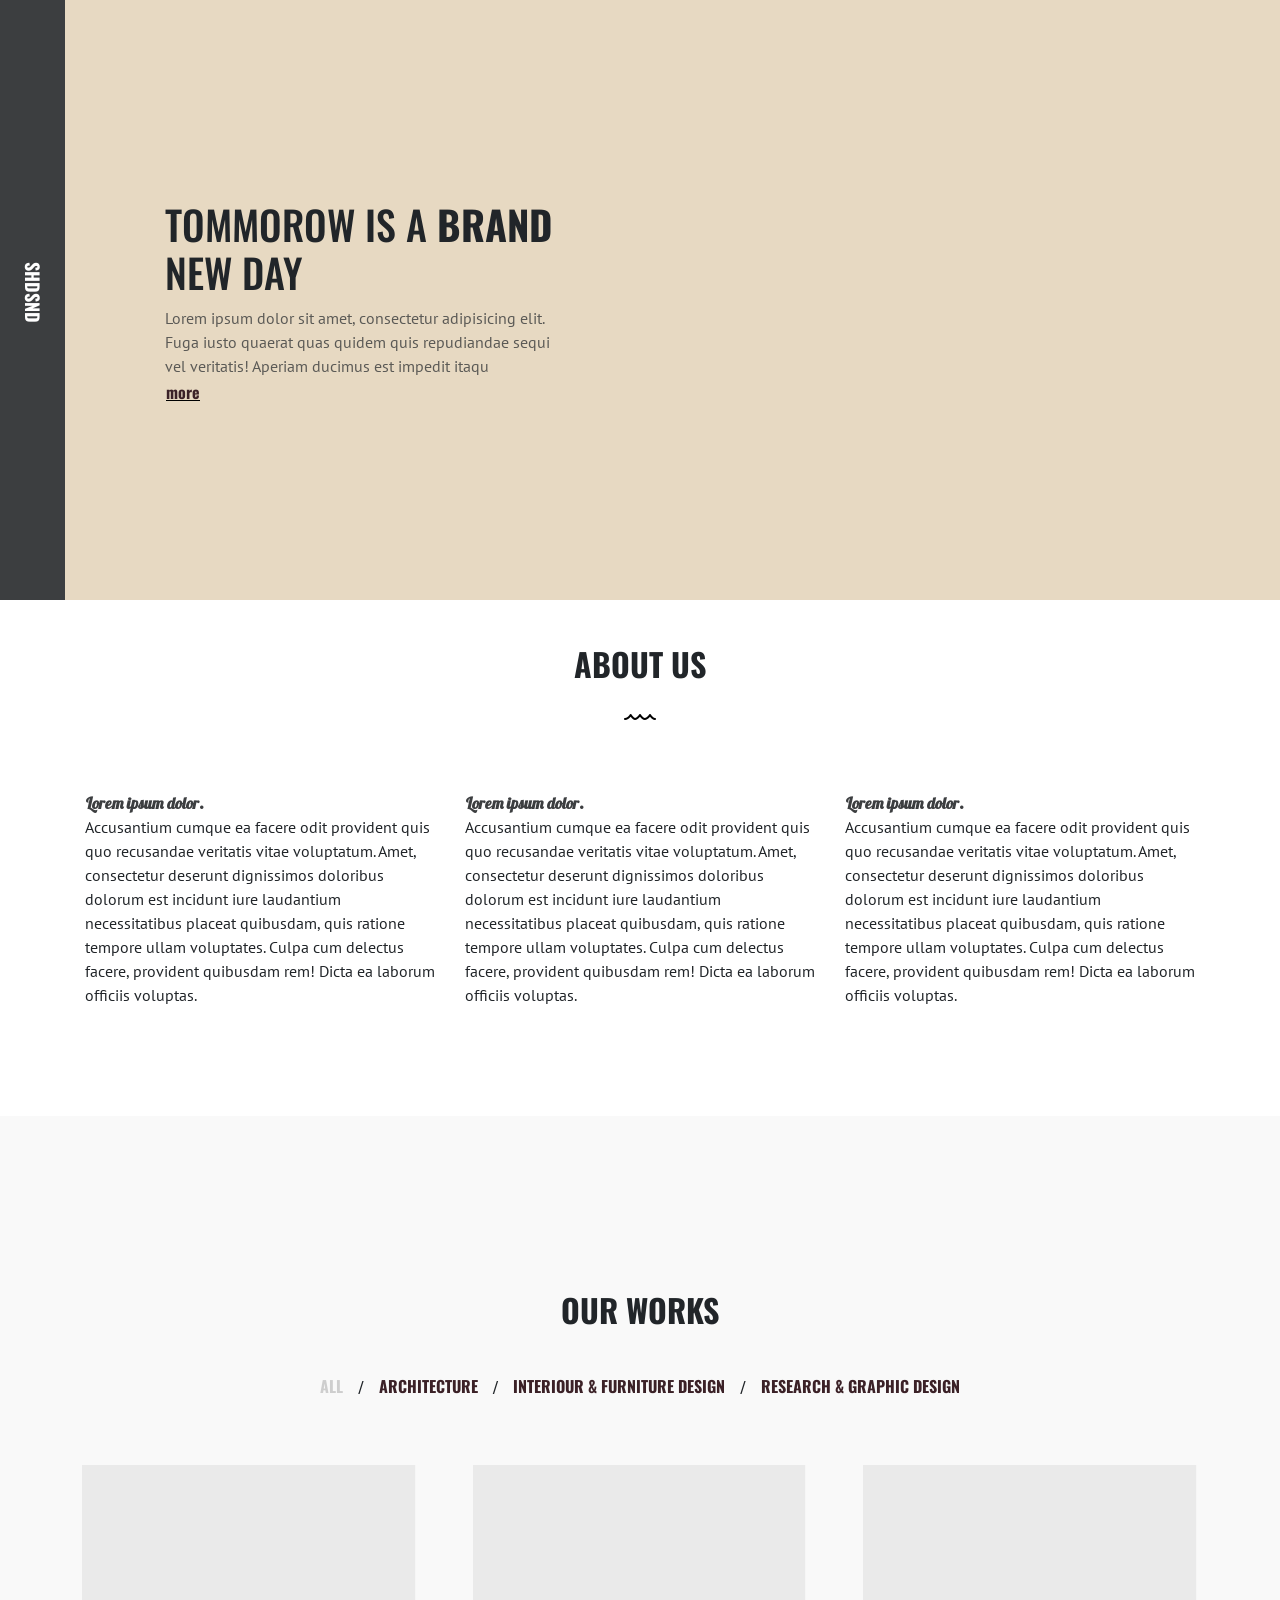
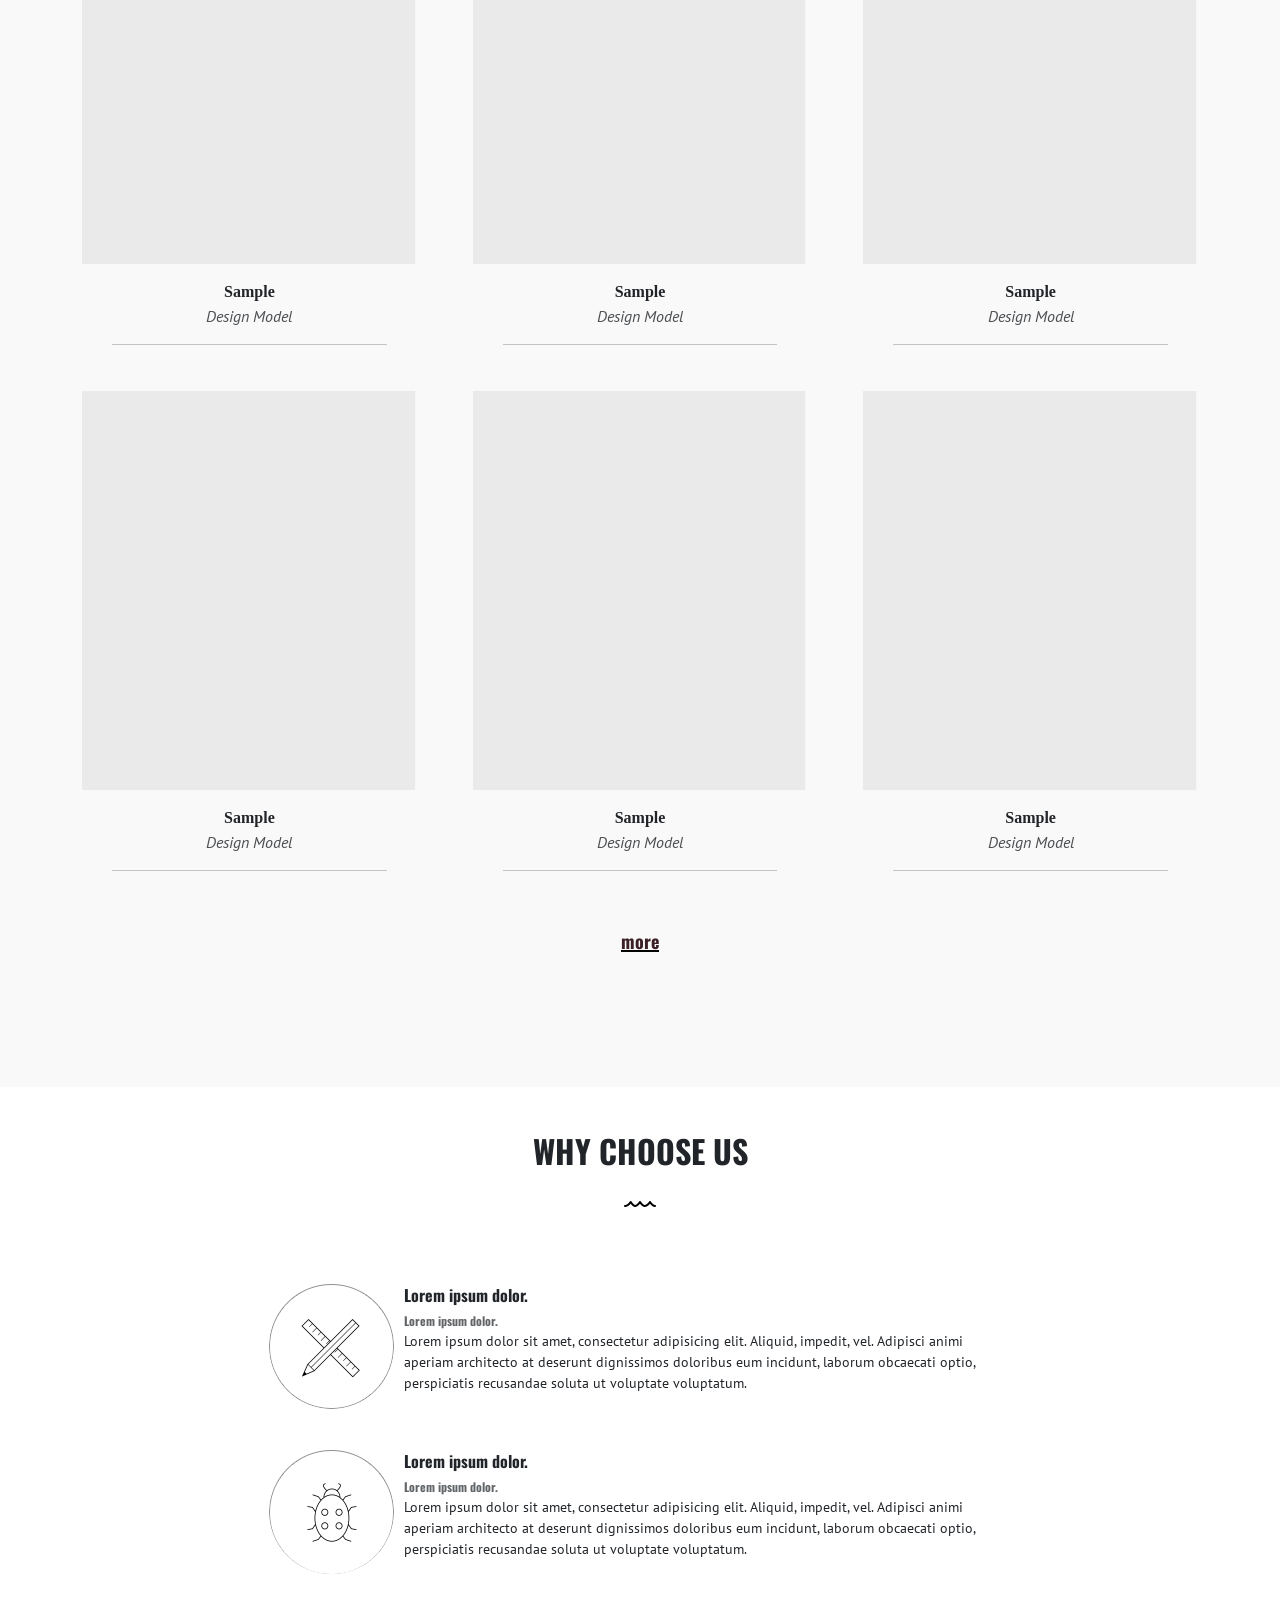
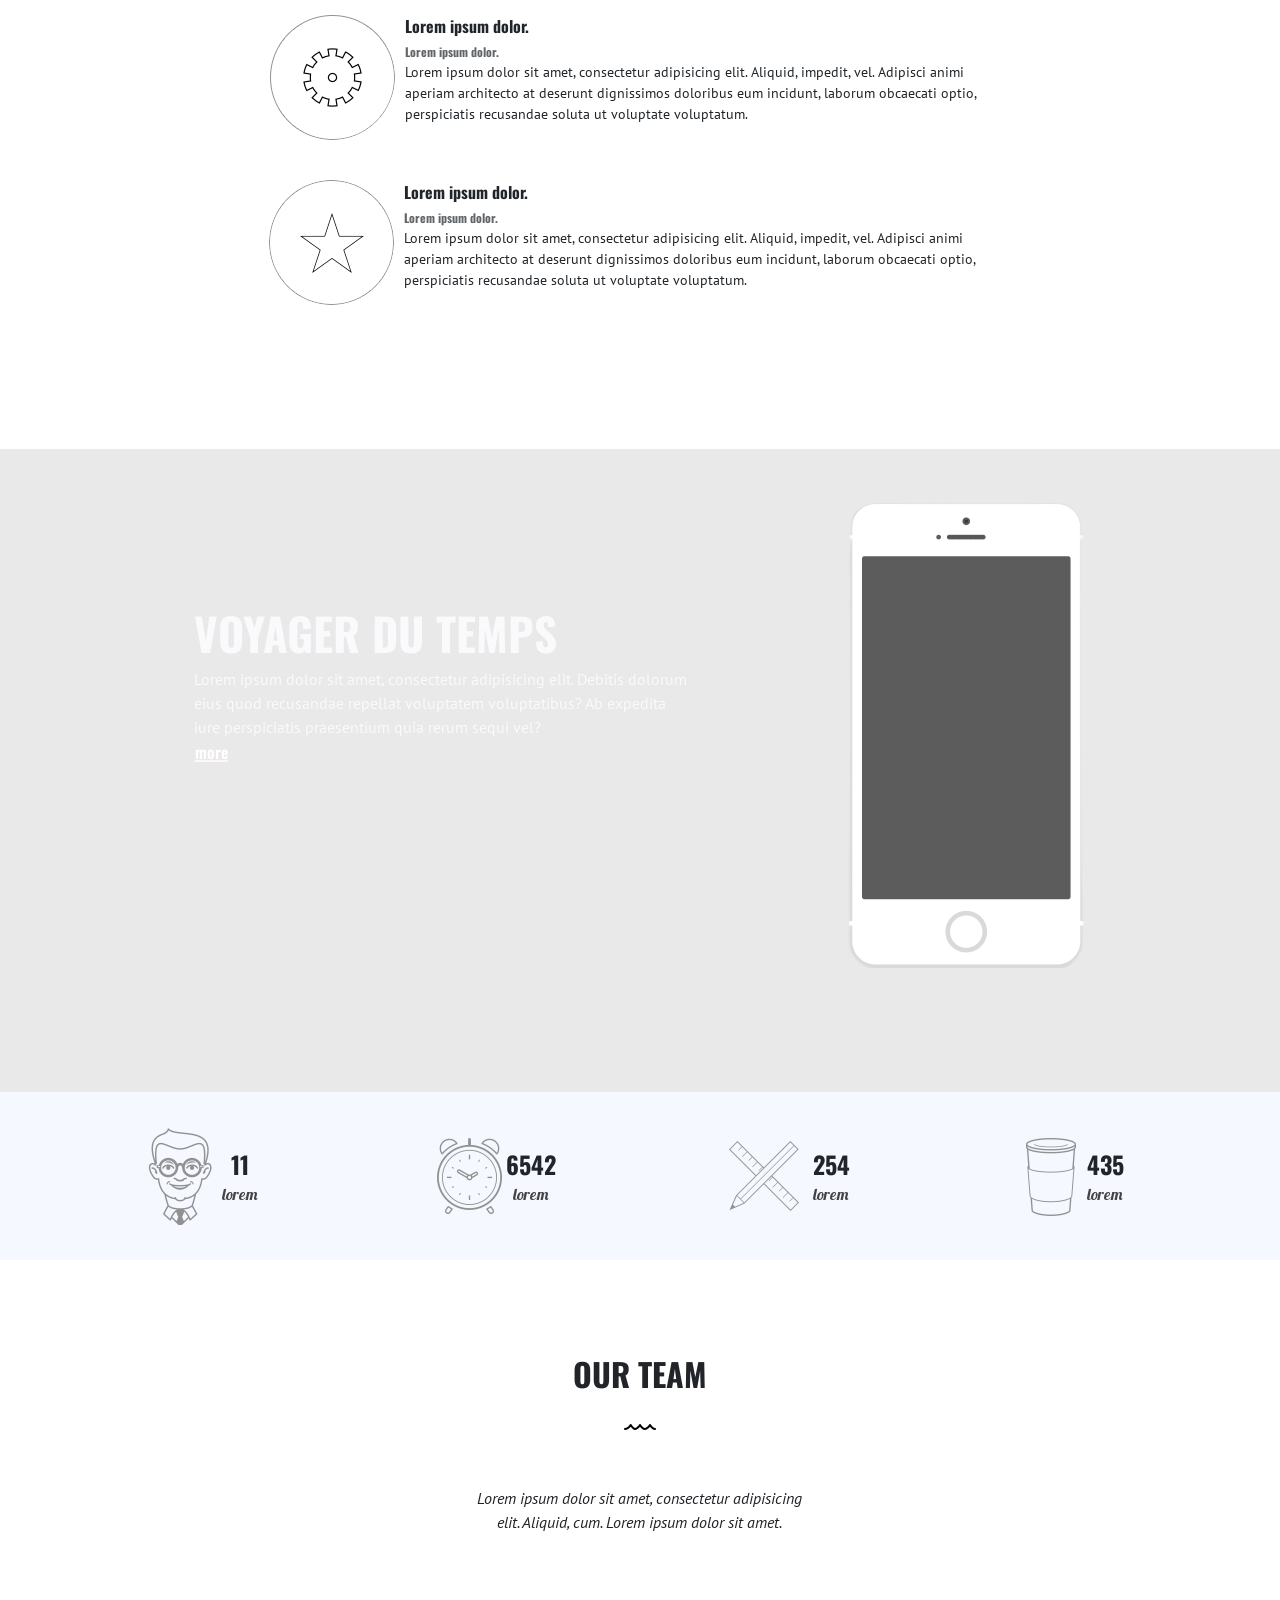
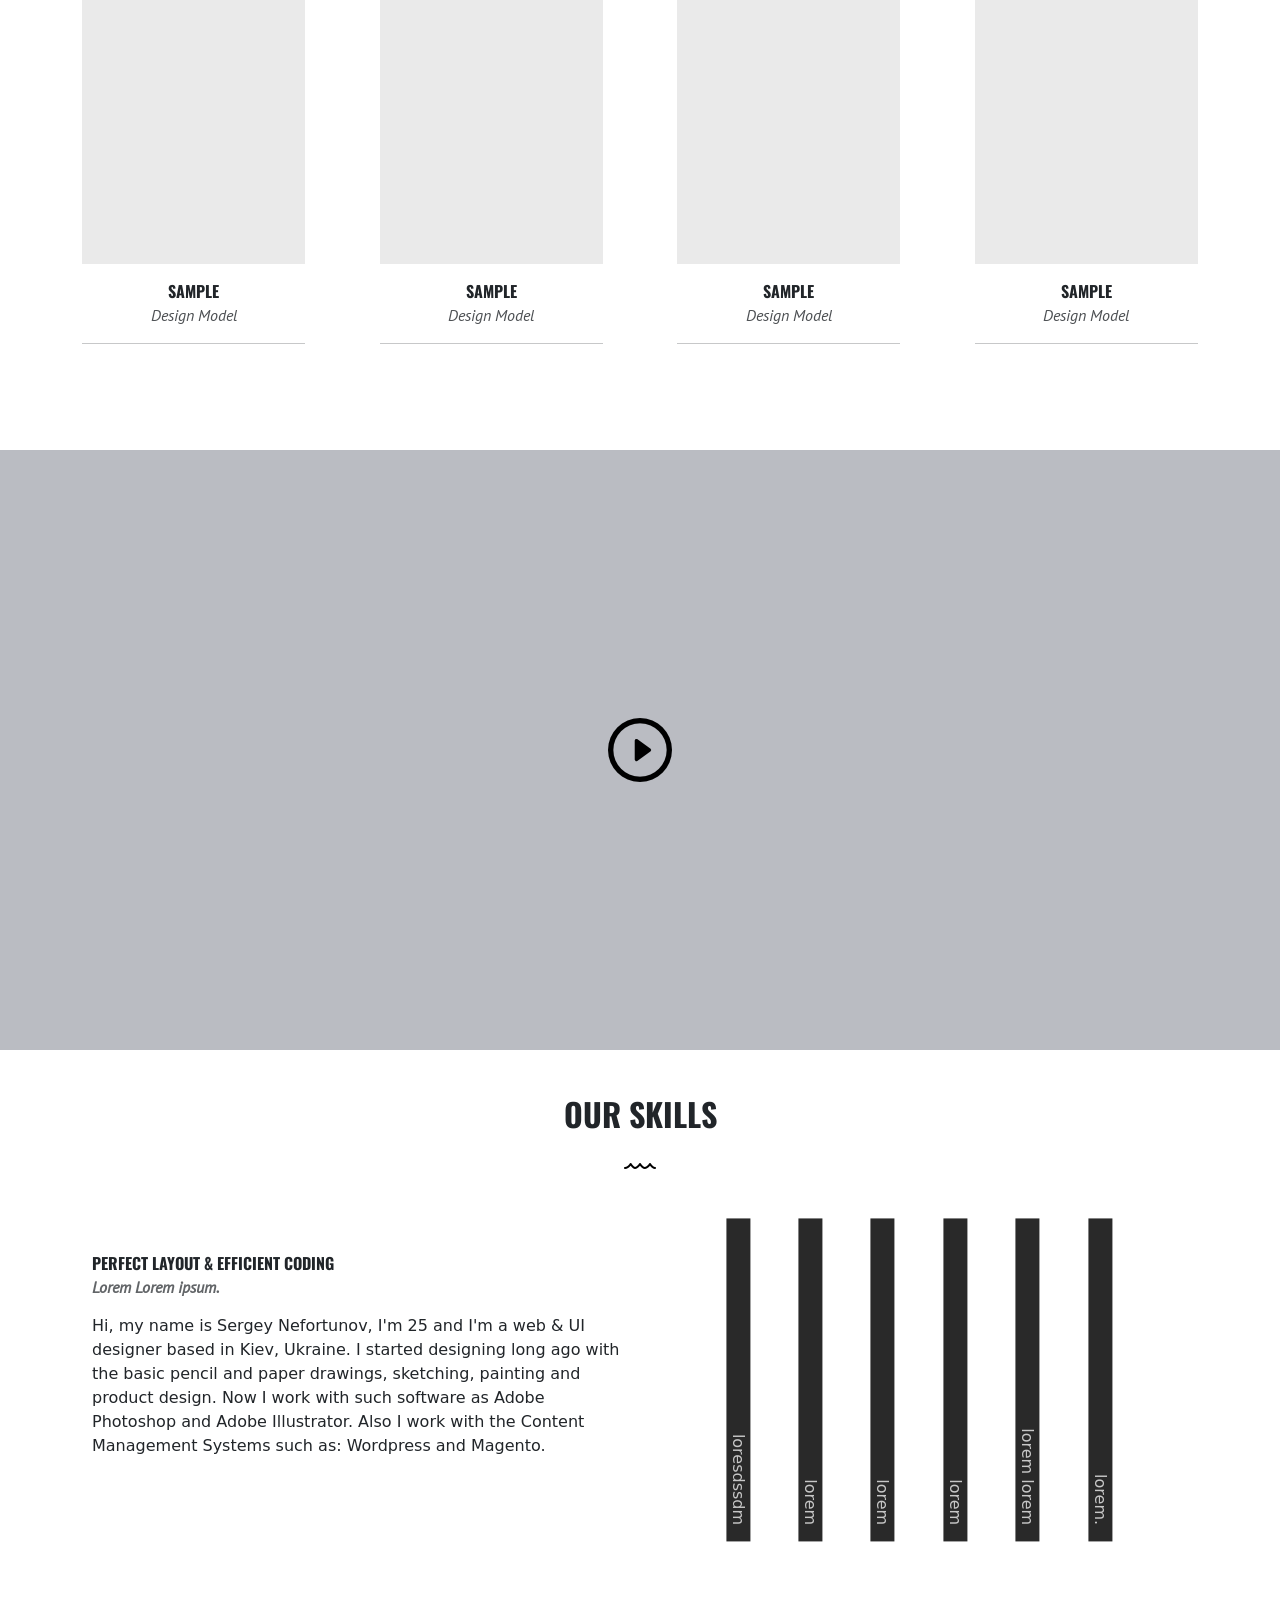
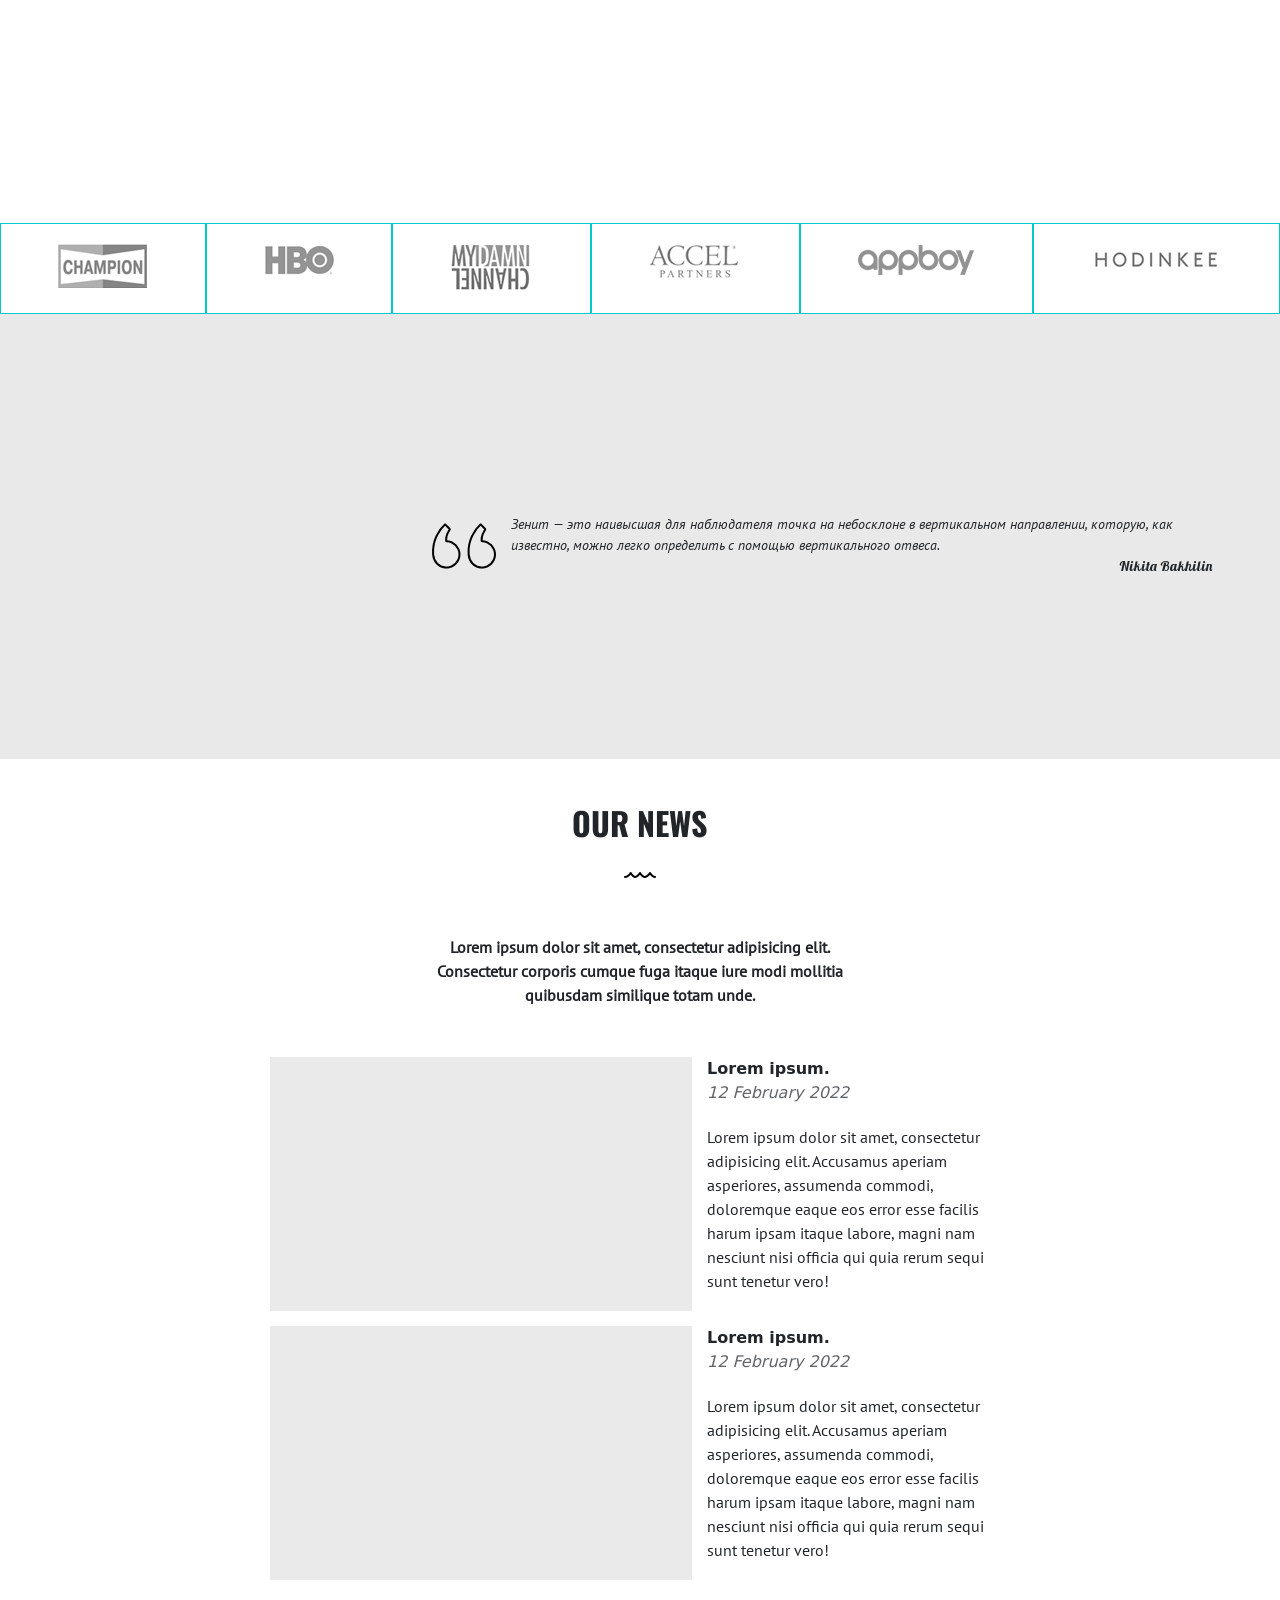
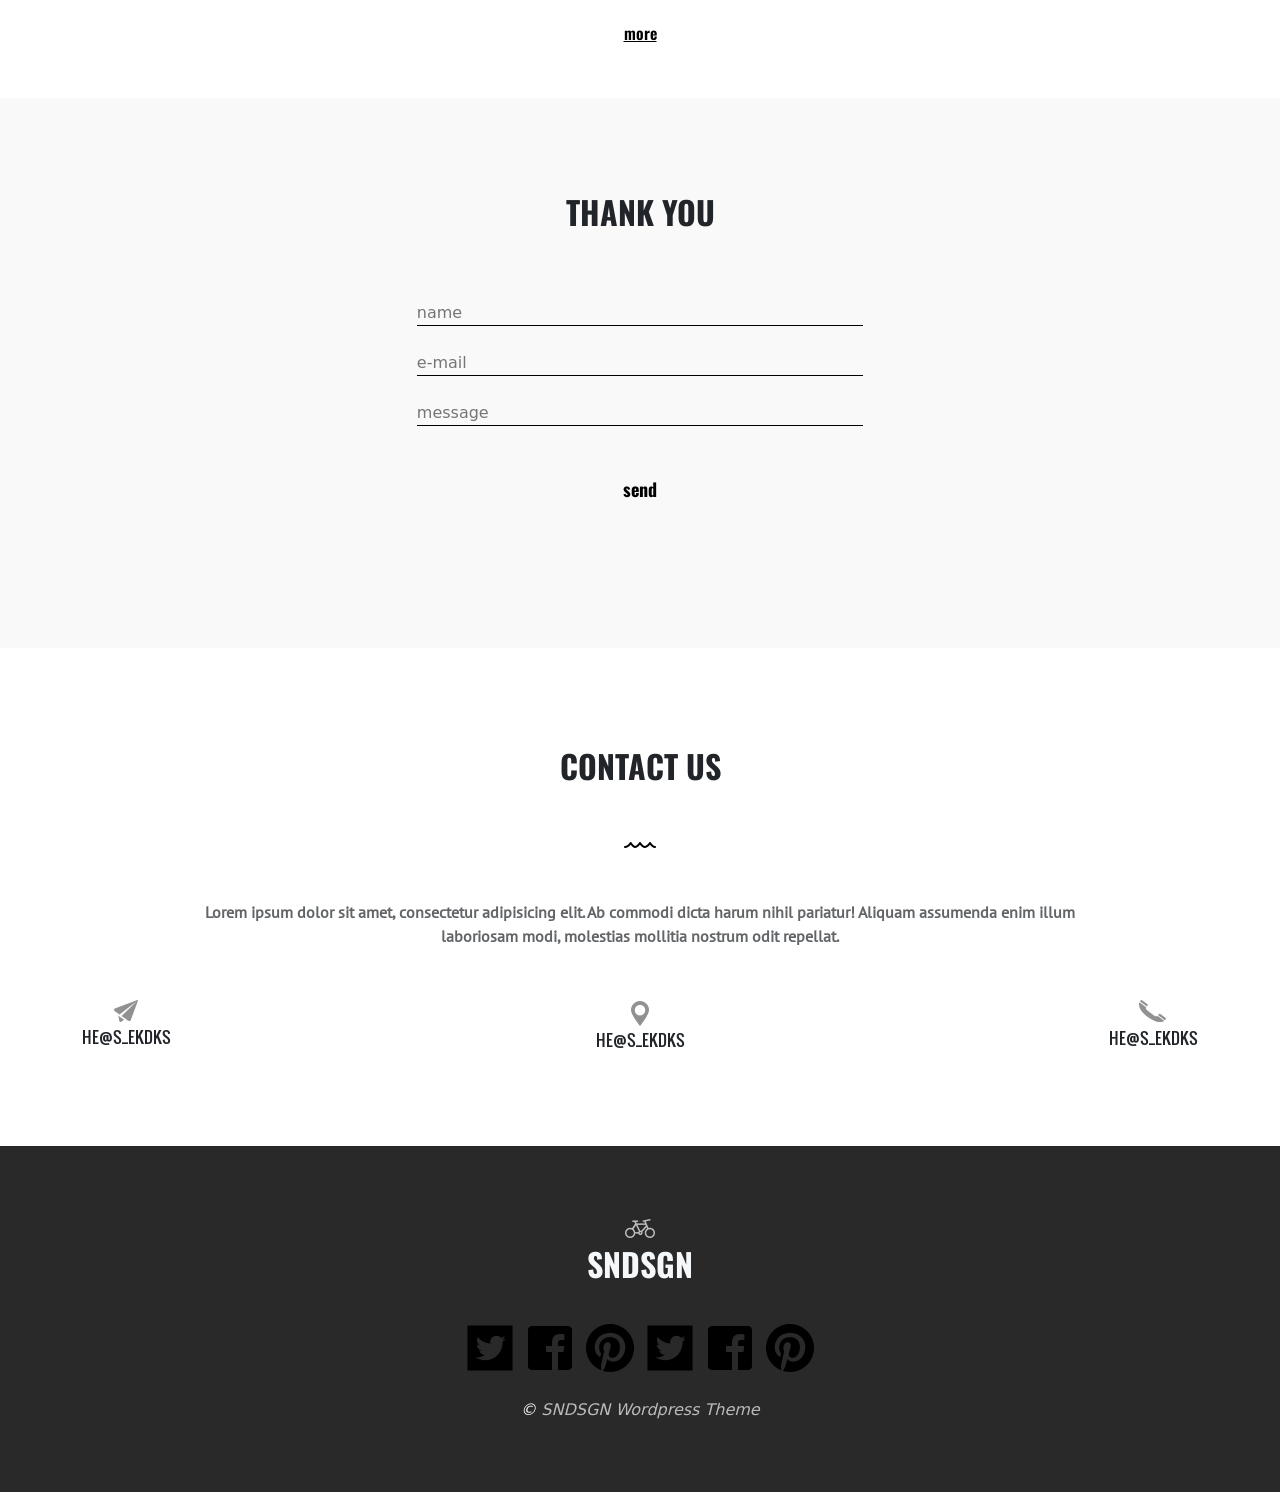
==== commit c36b017e: "all" ====
--- a/coursework/main.html
+++ b/coursework/main.html
@@ -75,13 +75,13 @@
                 </div>
             </div>
         </section>
-        <section>
+        <section class="models">
             <div class="container">
                 <div class="content-image">
                     <div class="head-content">
                         <div class="title-main">OUR WORKS</div>
                         <div class="links">
-                            <a href="#">ALL</a> /
+                            <a href="#" class="a-all">ALL</a> /
                             <a href="#">ARCHITECTURE</a> /
                             <a href="#">INTERIOUR & FURNITURE DESIGN</a> /
                             <a href="#">RESEARCH & GRAPHIC DESIGN</a>
--- a/coursework/css/style.css
+++ b/coursework/css/style.css
@@ -4,17 +4,26 @@
     margin: 0;
     box-sizing: border-box;
 }
-h5,.team-section .under-text b,.title-main,a,button,.author,.title{
+h5,.team-section .under-text b,.title-main,a,button,.title{
     font-family: 'Oswald', sans-serif;
     font-weight: bold;
 }
 .text-block,.news .text-content .text,.phone-content .text-content,.row .text,.under-text,.advantages .main-text,.phone-content .text-content{
     font-family: 'PT_Sans-Web-Regular','sans-serif';
+}
+.skills-section .under-text,.advantages .text,.team-section .head-text{
+    font-family: 'PT_Sans-Web-Italic', 'sans-serif';
 }
 a{
     font-weight: 700;
     color: #3b2127;
     text-decoration: underline 1px black;
+}
+
+/*-----------------------------*/
+
+.a-all{
+    color: #cecece;
 }
 .menu .fa-bars{
     margin-top: 20%;
@@ -77,7 +86,7 @@
 
 section{
     background-color: #ffffff;
-    padding: 0 0 50px;
+    padding: 0 0 94px;
 }
 .title-main{
     padding: 40px;
@@ -119,11 +128,15 @@
     width: 100%;
 }
 .images-blocks .under-text{
+    font-family: 'PT_Sans-Web-Italic';
     padding: 0 30px;
     margin: 15px 0 0;
     display: grid;
     text-align: center;
 }
+.images-blocks .author{
+    font-family: 'Lobster_1_4_Regular','sans-serif';
+}
 .images-blocks span{
     opacity: 0.8;
 }
@@ -134,10 +147,13 @@
     font-size: 18px;
     text-decoration: underline 2px black;
 }
-
+.models{
+    background-color: #f9f9f9;
+    padding: 80px 0;
+}
 
 .advantages-content{
-    padding: 40px 15%;
+    padding: 0px 15%;
 }
 .advantages-content .title-main{
     text-align: center;
@@ -146,7 +162,7 @@
     font-size: 16px;
 }
 .advantages{
-    margin: 50px 0;
+    padding: 20px;
     display: flex;
 }
 .advantages .text{
@@ -158,10 +174,6 @@
     border-radius: 100px;
 }
 
-.skills-section .under-text,.advantages .text,.team-section .head-text{
-    font-family: 'PT_Sans-Web-Italic', 'sans-serif';
-
-}
 
 
 .phone-content{
@@ -219,11 +231,12 @@
 .team-section .block-image{
     width: 20%;
 }
-
 .team-section .under-text{
     padding: 0;
 }
-
+.team-section b{
+    text-transform: uppercase;
+}
 
 .video-section{
    background-color: #babcc2;
@@ -403,13 +416,14 @@
 .form button{
     background-color: inherit;
     border: 0;
-    text-decoration: underline;
+    text-decoration: none;
     margin: 25px 0 0;
     font-size: 18px;
     font-weight: 700;
 }
 .form button:hover{
-    color: #0c0a08;
+    text-decoration: underline;
+    color: #a23b3b;
 }
 
 .content{
@@ -419,16 +433,25 @@
     text-align: center;
     margin: 0 0 50px;
 }
-.contacts span{
+.contacts .under-text{
+    width: 85%;
+    margin: 0 auto;
+}
+.contacts .under-text span{
     opacity: 0.7;
 }
 .contacts .block-media-image{
+    font-family: 'Oswald-Regular','sans-serif';
     text-align: center;
     display: flex;
     justify-content: space-between;
 }
 .contacts .wave{
-    margin: 0 0 30px;
+    margin: 39px 0;
+}
+.contacts .title .title-main{
+    padding: 0;
+    margin: 94px 0 0;
 }
 .contacts .block .title-main{
     font-size: 32px;
@@ -464,6 +487,10 @@
 }
 
 /*FONTS*/
+@font-face {
+    font-family: Oswald-Regular;
+    src: url("../fonts/Oswald-Regular.ttf");
+}
 
 @font-face {
     font-family: Oswald;
@@ -493,6 +520,9 @@
     font-family: PT_Sans-Web-Regular;
     src: url("../fonts/PT_Sans-Web-Regular.ttf");
 }
-
-
-
+@font-face {
+    font-family: Lobster_1_4_Regular;
+    src: url("../fonts/Lobster_1_4_Regular.ttf");
+}
+
+
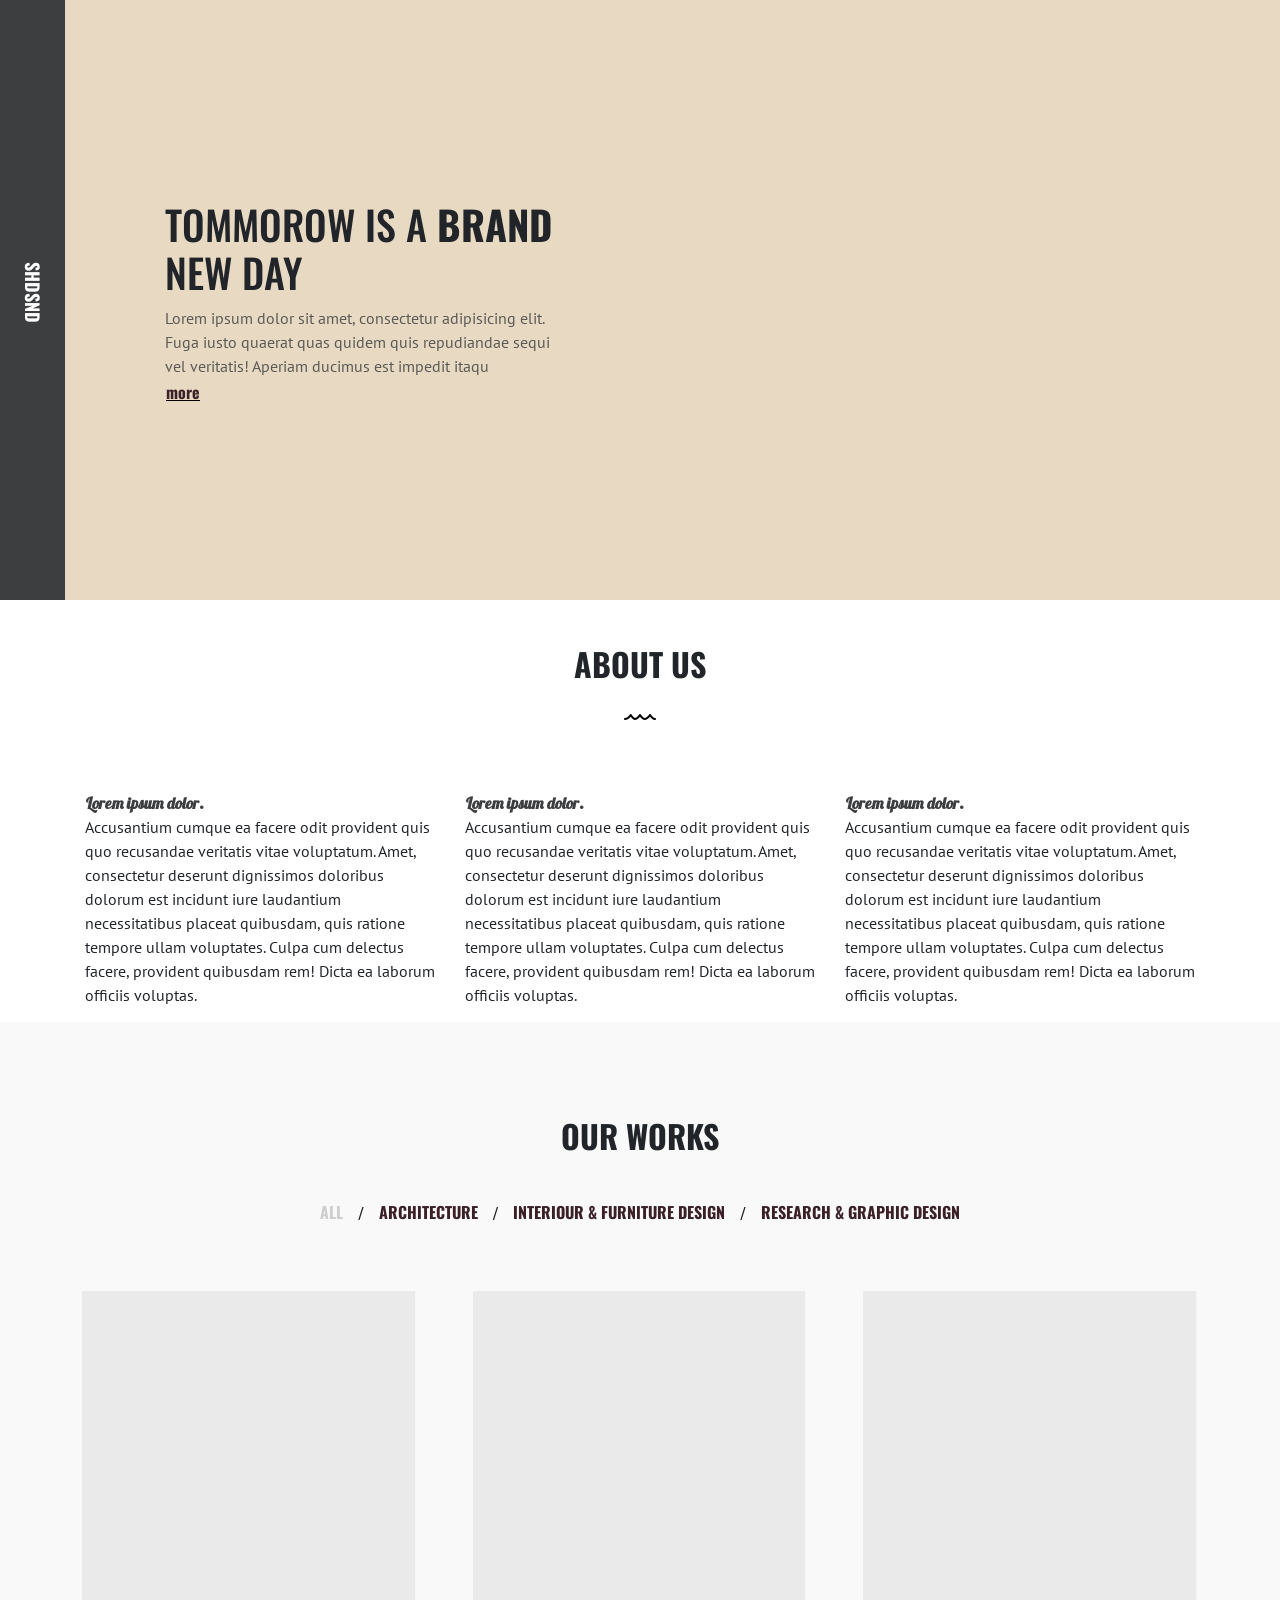
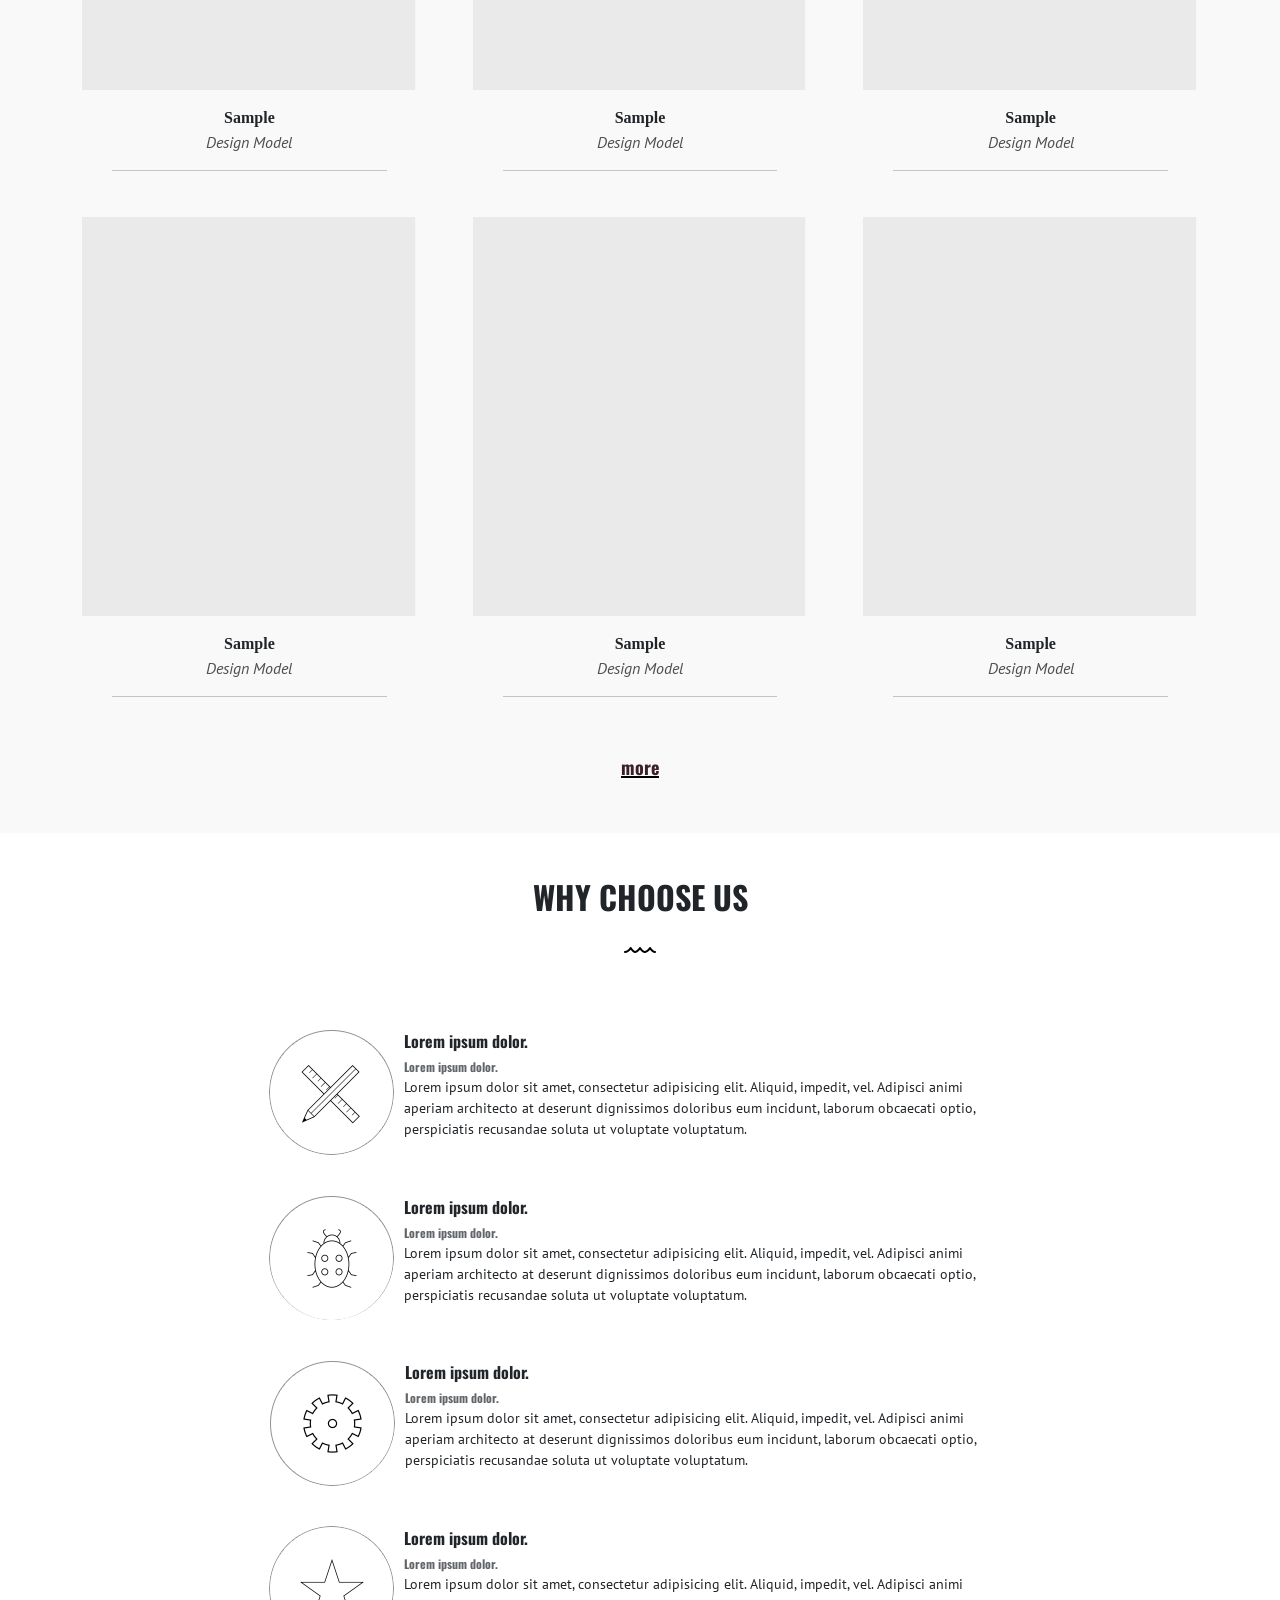
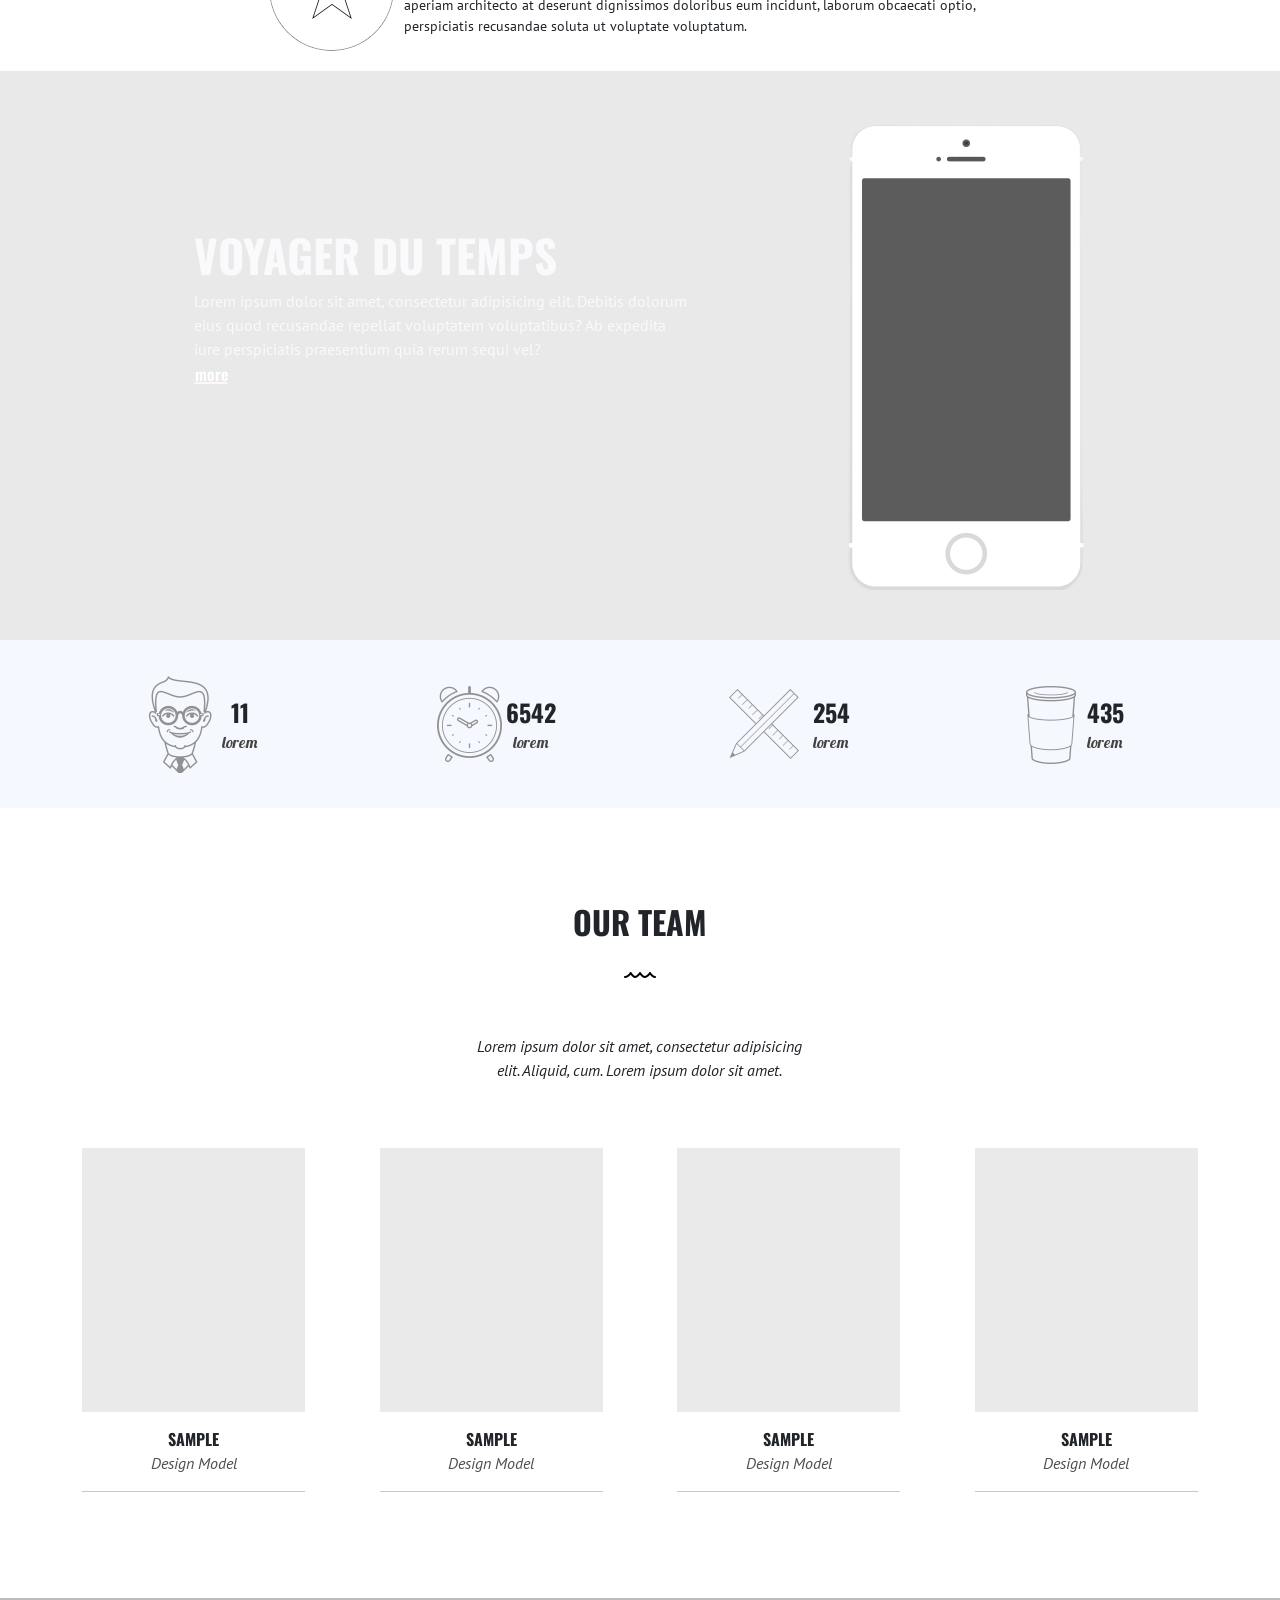
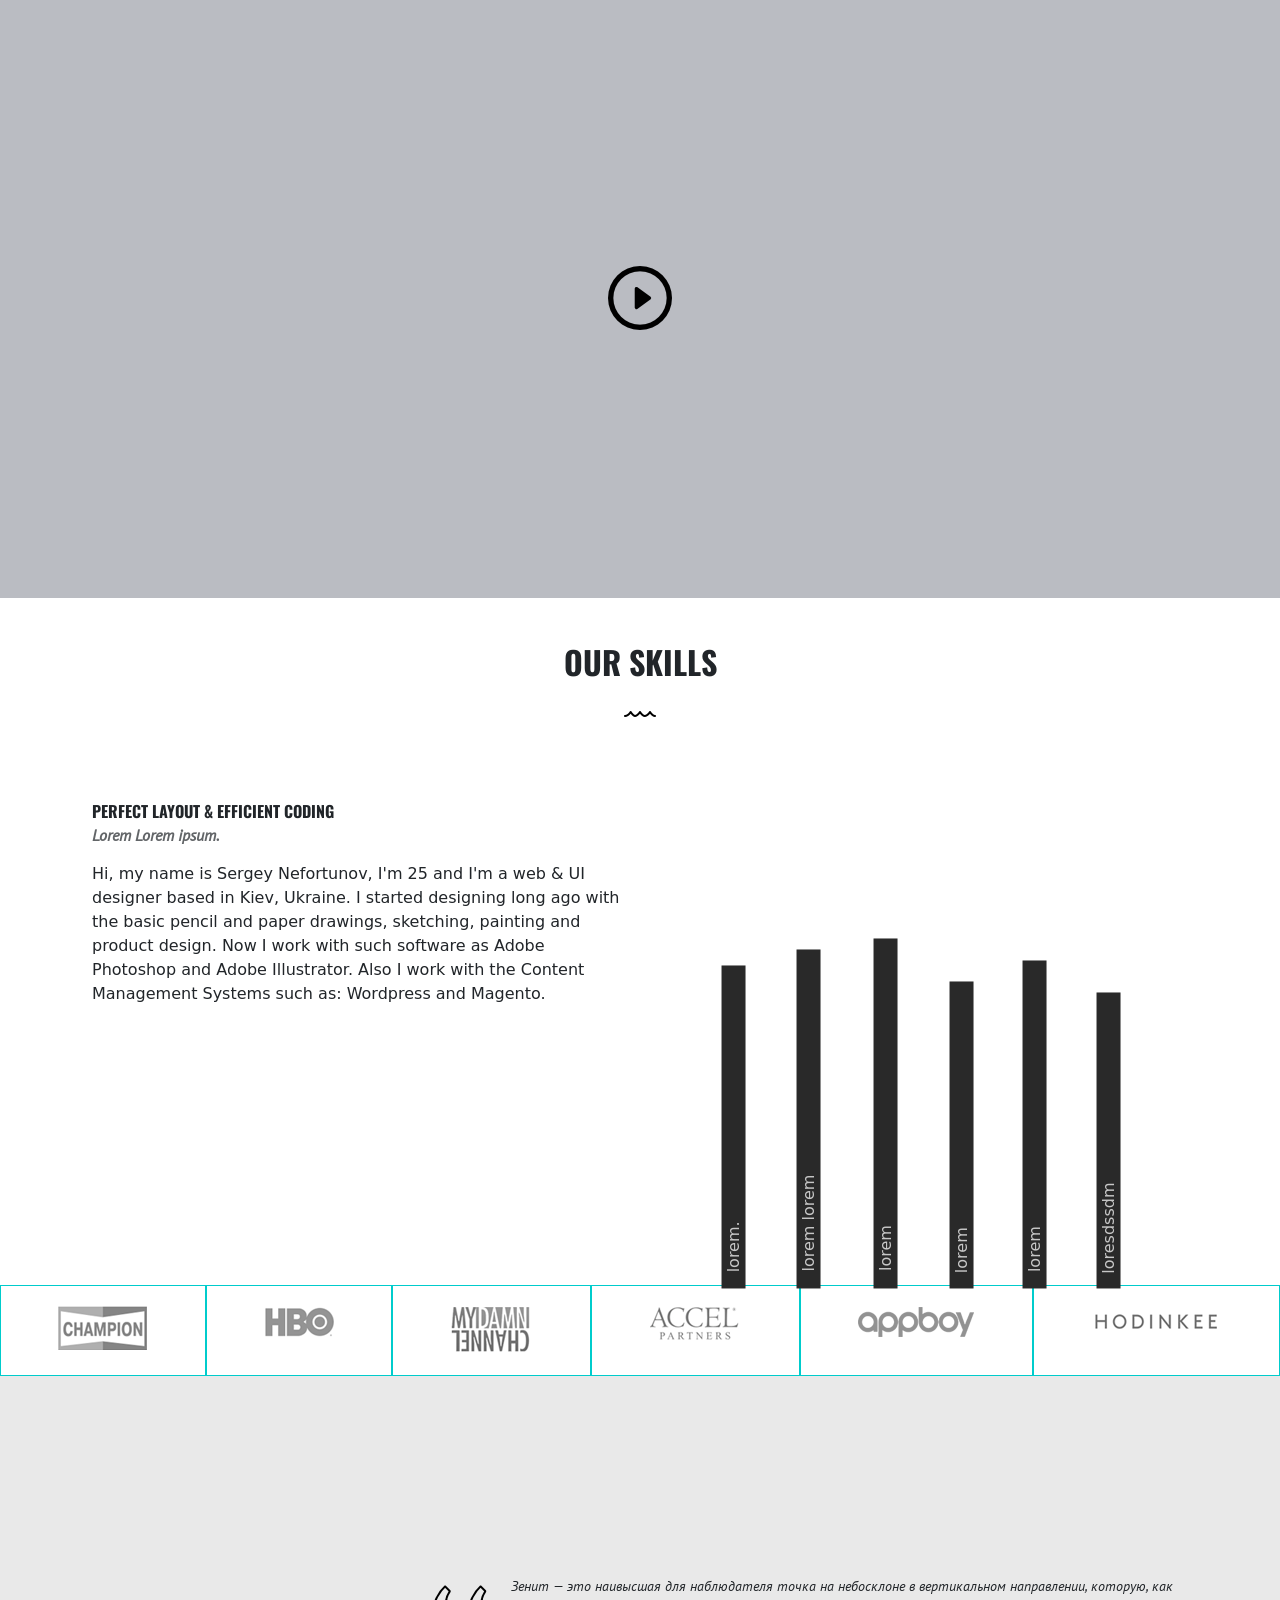
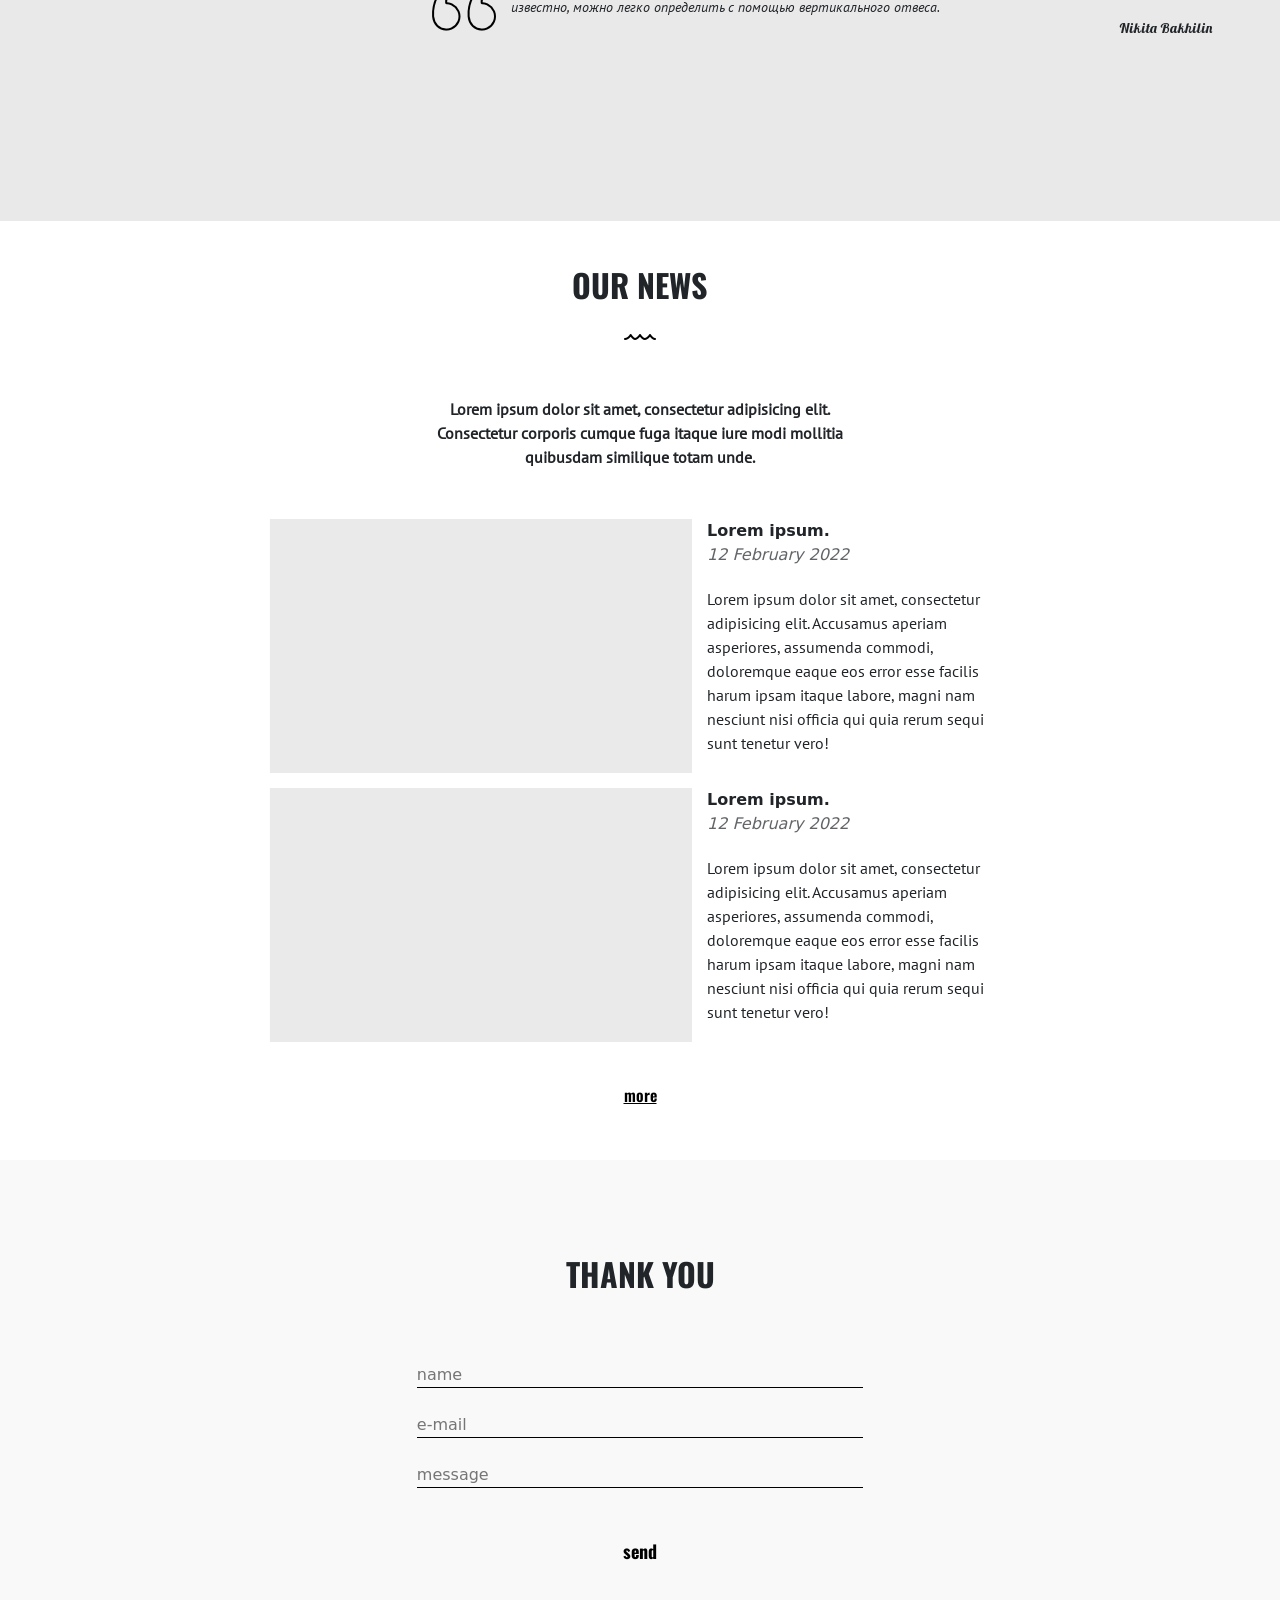
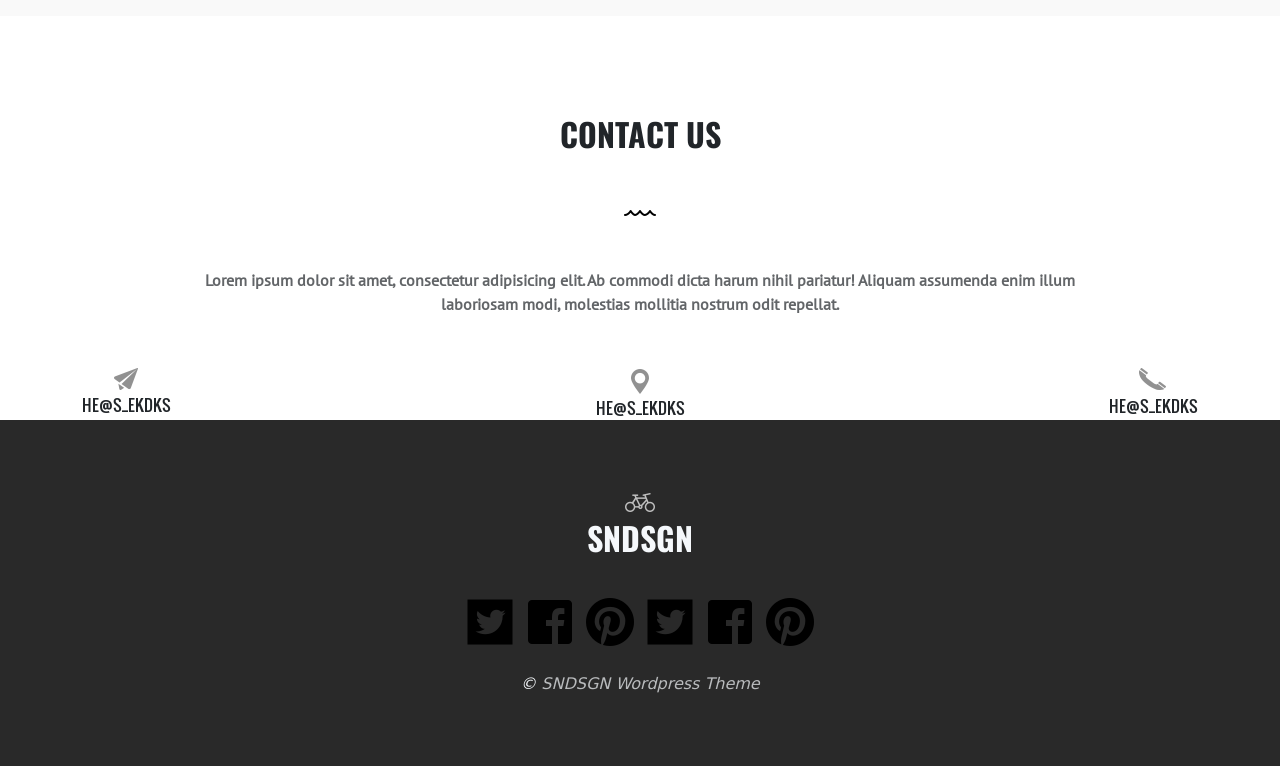
==== commit f4a1d592: "all" ====
--- a/coursework/main.html
+++ b/coursework/main.html
@@ -374,22 +374,22 @@
                             </div>
                         </div>
                         <div class="diagram">
-                            <div class="name">
+                            <div class="name n1">
                                 <p>lorem.</p>
                             </div>
-                            <div class="name">
+                            <div class="name n2">
                                 <p>lorem lorem</p>
                             </div>
-                            <div class="name">
+                            <div class="name n3">
                                 <p>lorem</p>
                             </div>
-                            <div class="name">
+                            <div class="name n4">
                                 <p>lorem </p>
                             </div>
-                            <div class="name">
+                            <div class="name n5">
                                 <p>lorem</p>
                             </div>
-                            <div class="name">
+                            <div class="name n6">
                                 <p>loresdssdm</p>
                             </div>
                         </div>
@@ -443,9 +443,9 @@
                         </blockquote>
                     </div>
                     <ul class="dots">
+                        <li><a href="#" class="disabled"><i class="fa fa-circle" aria-hidden="true"></i></a></li>
                         <li><a href="#" class="active"><i class="fa fa-circle" aria-hidden="true"></i></a></li>
-                        <li><a href="#" class="disabled"><i class="fa fa-circle" aria-hidden="true"></i></a></li>
-                        <li><a href="#" class="disabled"><i class="fa fa-circle" aria-hidden="true"></i></a></li>
+                        <li><a href="#" class="active"><i class="fa fa-circle" aria-hidden="true"></i></a></li>
                     </ul>
                 </div>
             </div>
@@ -578,22 +578,22 @@
                     </div>
                     <div class="links">
                         <div class="block-link">
-                            <img src="images/twitter.png">
+                            <a href=""><img src="images/twitter.png"></a>
                         </div>
                         <div class="block-link">
-                            <img src="images/facebook-60.png">
+                            <a href=""><img src="images/facebook-60.png"></a>
                         </div>
                         <div class="block-link">
-                            <img src="images/pinterest.png">
+                            <a href=""><img src="images/pinterest.png"></a>
                         </div>
                         <div class="block-link">
-                            <img src="images/twitter.png">
+                            <a href=""><img src="images/twitter.png"></a>
                         </div>
                         <div class="block-link">
-                            <img src="images/facebook-60.png">
+                            <a href=""><img src="images/facebook-60.png"></a>
                         </div>
                         <div class="block-link">
-                            <img src="images/pinterest.png">
+                            <a href=""><img src="images/pinterest.png"></a>
                         </div>
                     </div>
                     <div class="copyright">
--- a/coursework/css/style.css
+++ b/coursework/css/style.css
@@ -86,7 +86,6 @@
 
 section{
     background-color: #ffffff;
-    padding: 0 0 94px;
 }
 .title-main{
     padding: 40px;
@@ -149,7 +148,6 @@
 }
 .models{
     background-color: #f9f9f9;
-    padding: 80px 0;
 }
 
 .advantages-content{
@@ -177,8 +175,7 @@
 
 
 .phone-content{
-    margin: 30px 0;
-    padding: 50px 10% 0;
+    padding: 50px 10%;
     display: flex;
     justify-content: space-between;
 }
@@ -269,15 +266,13 @@
 }
 
 .skills-section .diagram{
-    transform: rotate(90deg);
+    transform: rotate(270deg);
     display: inline-block;
     /*justify-content: space-between;*/
 }
 
 .diagram .name{
-    text-align: end;
     margin-left: 10px;
-    width: 60%;
     background-color: #292929;
     color: #fdfbff;
 }
@@ -286,7 +281,24 @@
     color: #c7c7c7;
     margin: 15% 5%;
 }
-
+.diagram .n1{
+    width: 60%;
+}
+.diagram .n2{
+    width: 63%;
+}
+.diagram .n3{
+    width: 65%;
+}
+.diagram .n4{
+    width: 57%;
+}
+.diagram .n5{
+    width: 61%;
+}
+.diagram .n6{
+    width: 55%;
+}
 .company{
     margin: 0;
     padding: 0;
@@ -302,6 +314,9 @@
 }
 .company .block .logo{
     text-align: center;
+}
+.logo img{
+    max-width: 100%;
 }
 
 
@@ -345,7 +360,6 @@
     cursor: default; /*  курсор в виде стрелки */
     color: #888;/* цвет текста серый */
 }
-
 
 .news{
     padding: 0 20% 50px;
@@ -479,6 +493,9 @@
     width: fit-content;
     margin: 0 auto;
 }
+footer .block-link:hover{
+    opacity: 0.5;
+}
 
 
 .copyright{
--- a/coursework/css/media.css
+++ b/coursework/css/media.css
@@ -9,6 +9,9 @@
         margin: 0;
         padding: 0;
         box-sizing: border-box;
+    }
+    .title-main{
+        font-size: 1.2rem;
     }
     .container{
         max-width: 100%;
@@ -51,6 +54,10 @@
         justify-content: center;
         width: 45%;
     }
+    .items .image{
+        width: 80px;
+        text-align: center;
+    }
     .team-section .content-image{
         padding: 0;
     }
@@ -67,7 +74,7 @@
         flex-direction: column;
     }
     .skills-section .diagram{
-        transform: rotate(90deg);
+        /*transform: rotate(90deg);*/
     }
     /*.diagram .name{*/
     /*    height: 150px;*/
@@ -78,6 +85,9 @@
     .main-block .block{
         width: 30%;
     }
+    .video-section{
+        height: 300px;
+    }
     .news{
         padding: 0;
     }
@@ -85,6 +95,7 @@
         width: 100%;
     }
     .news .block{
+        margin: 40px 0;
         flex-direction: column;
     }
     .news .content-block .block{
@@ -96,8 +107,11 @@
     .block .image-block,.block .text-content{
         text-align: center;
     }
+    .quote-content img{
+        width: 1.5rem;
+    }
     .quote .quote-content{
-        padding: 50px;
+        padding: 15px;
     }
     .quote-content .content{
         margin: 0;
@@ -109,25 +123,63 @@
 
 
 @media screen and (max-width: 578px){
+    header{
+        display: grid;
+        height: auto;
+    }
+    header .menu{
+        padding: 10px;
+        width: 100%;
+        height: fit-content;
+        display: flex;
+    }
+    header h5{
+        margin: 0 auto;
+        transform: none;
+    }
+    .menu .fa-bars{
+        margin-top: 0;
+    }
     .block-media-image{
         flex-wrap: wrap;
     }
     .block-media-image .block{
         margin-top: 20px;
-        width: 90%;
+        width: 100%;
+    }
+    .advantages {
+        display: grid;
+        text-align: center;
     }
     .images-blocks{
         justify-content: center;
     }
     .images-blocks .block-image{
-        width: 90%;
+        width: 100%;
+    }
+    footer .media-links{
+        padding: 0;
     }
     footer .links{
         flex-wrap: wrap;
         justify-content: center;
     }
-    .news img{
+    .models .links a{
+        display: grid;
+    }
+    footer img{
+        width: 3rem;
+    }
+}
+
+
+
+@media screen and (max-width: 466px){
+    .items-section .items .block{
+        width: 90%;
+        margin: 0 auto;
+    }
+    .skills-section .text{
         width: 100%;
     }
-
-}
+}
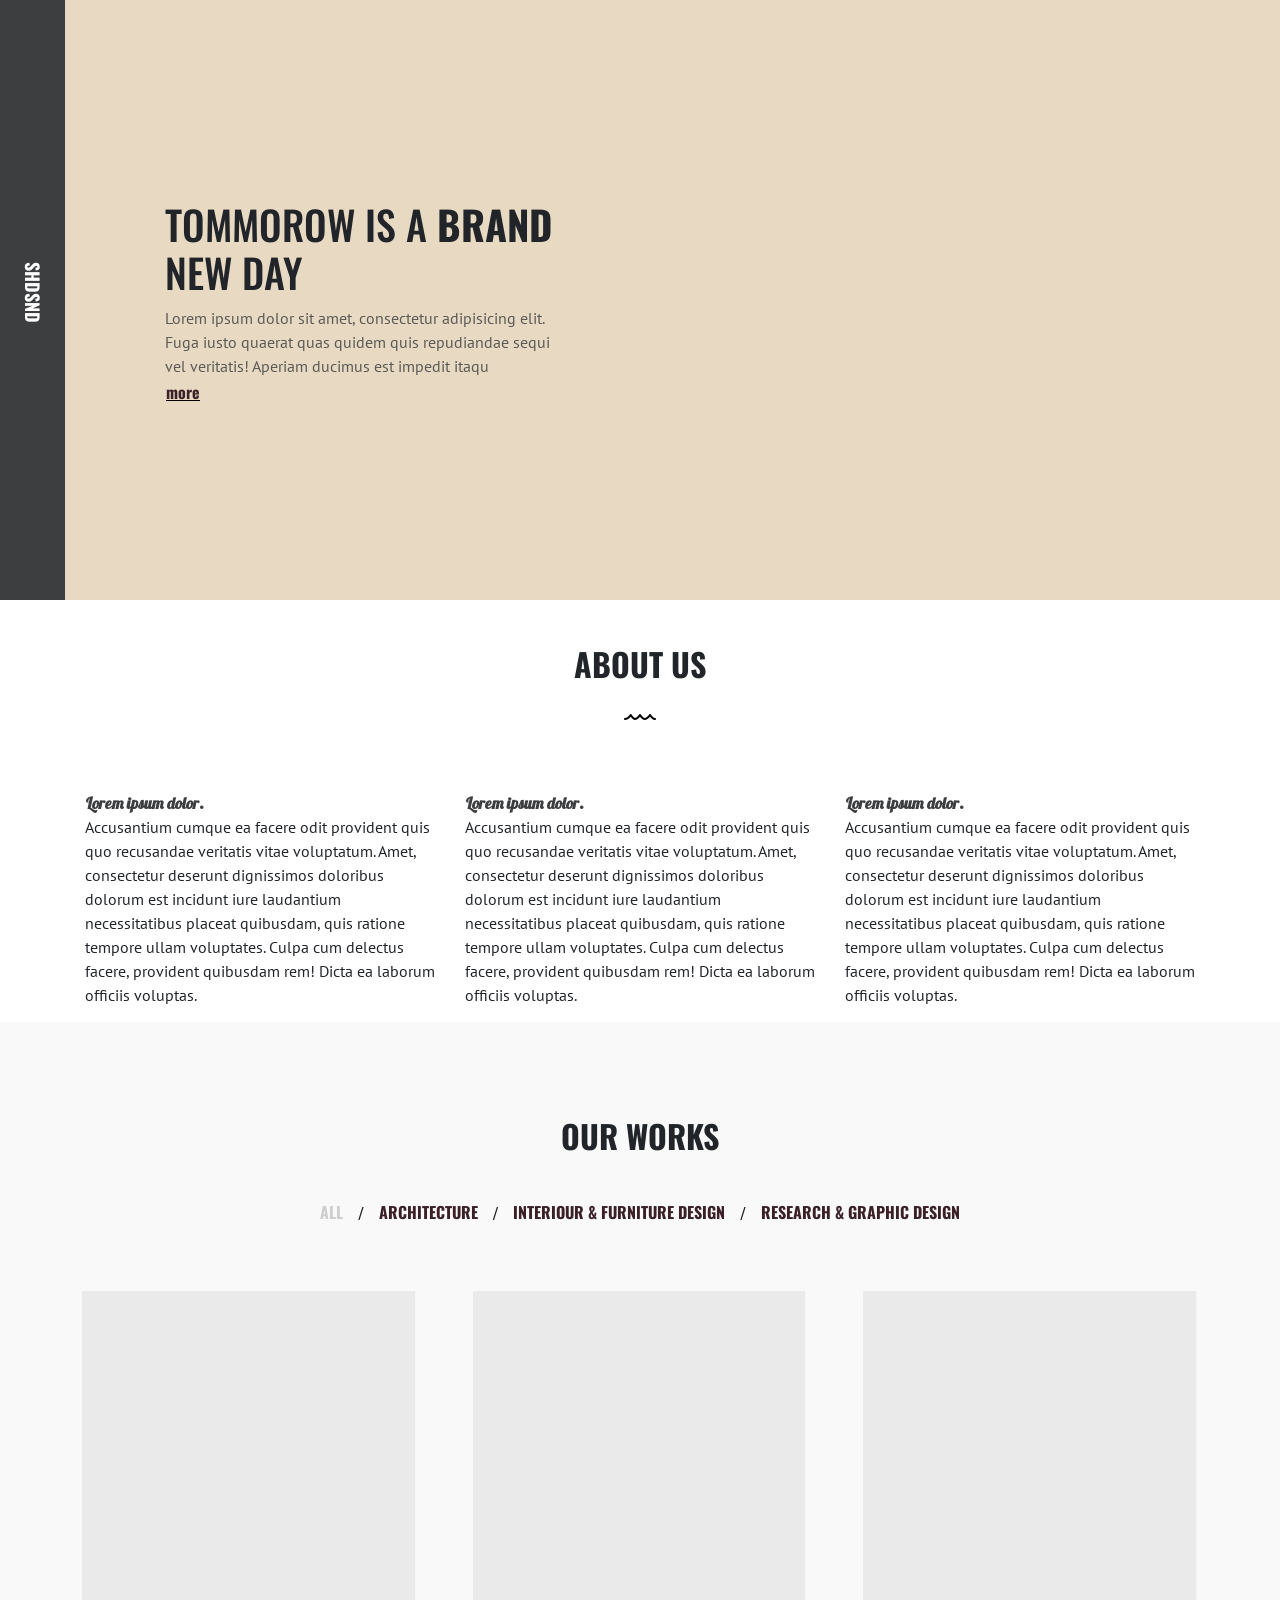
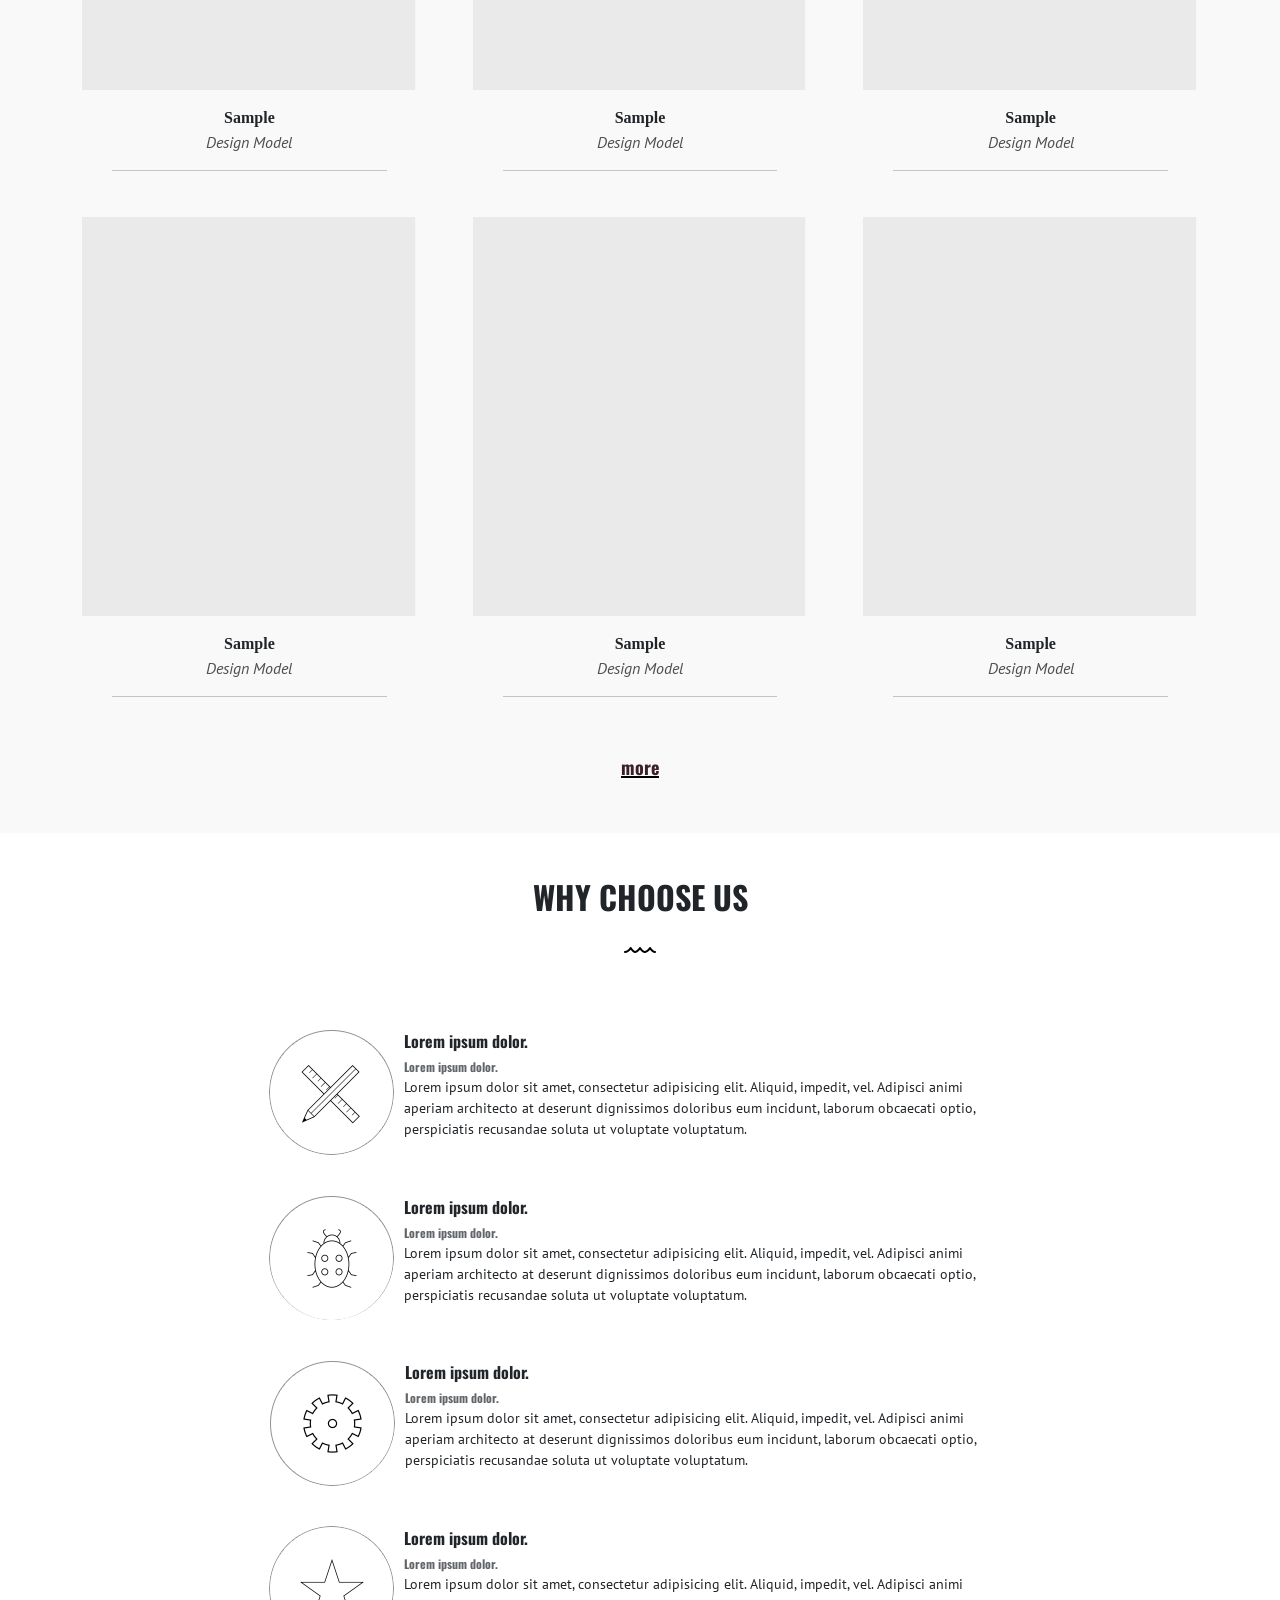
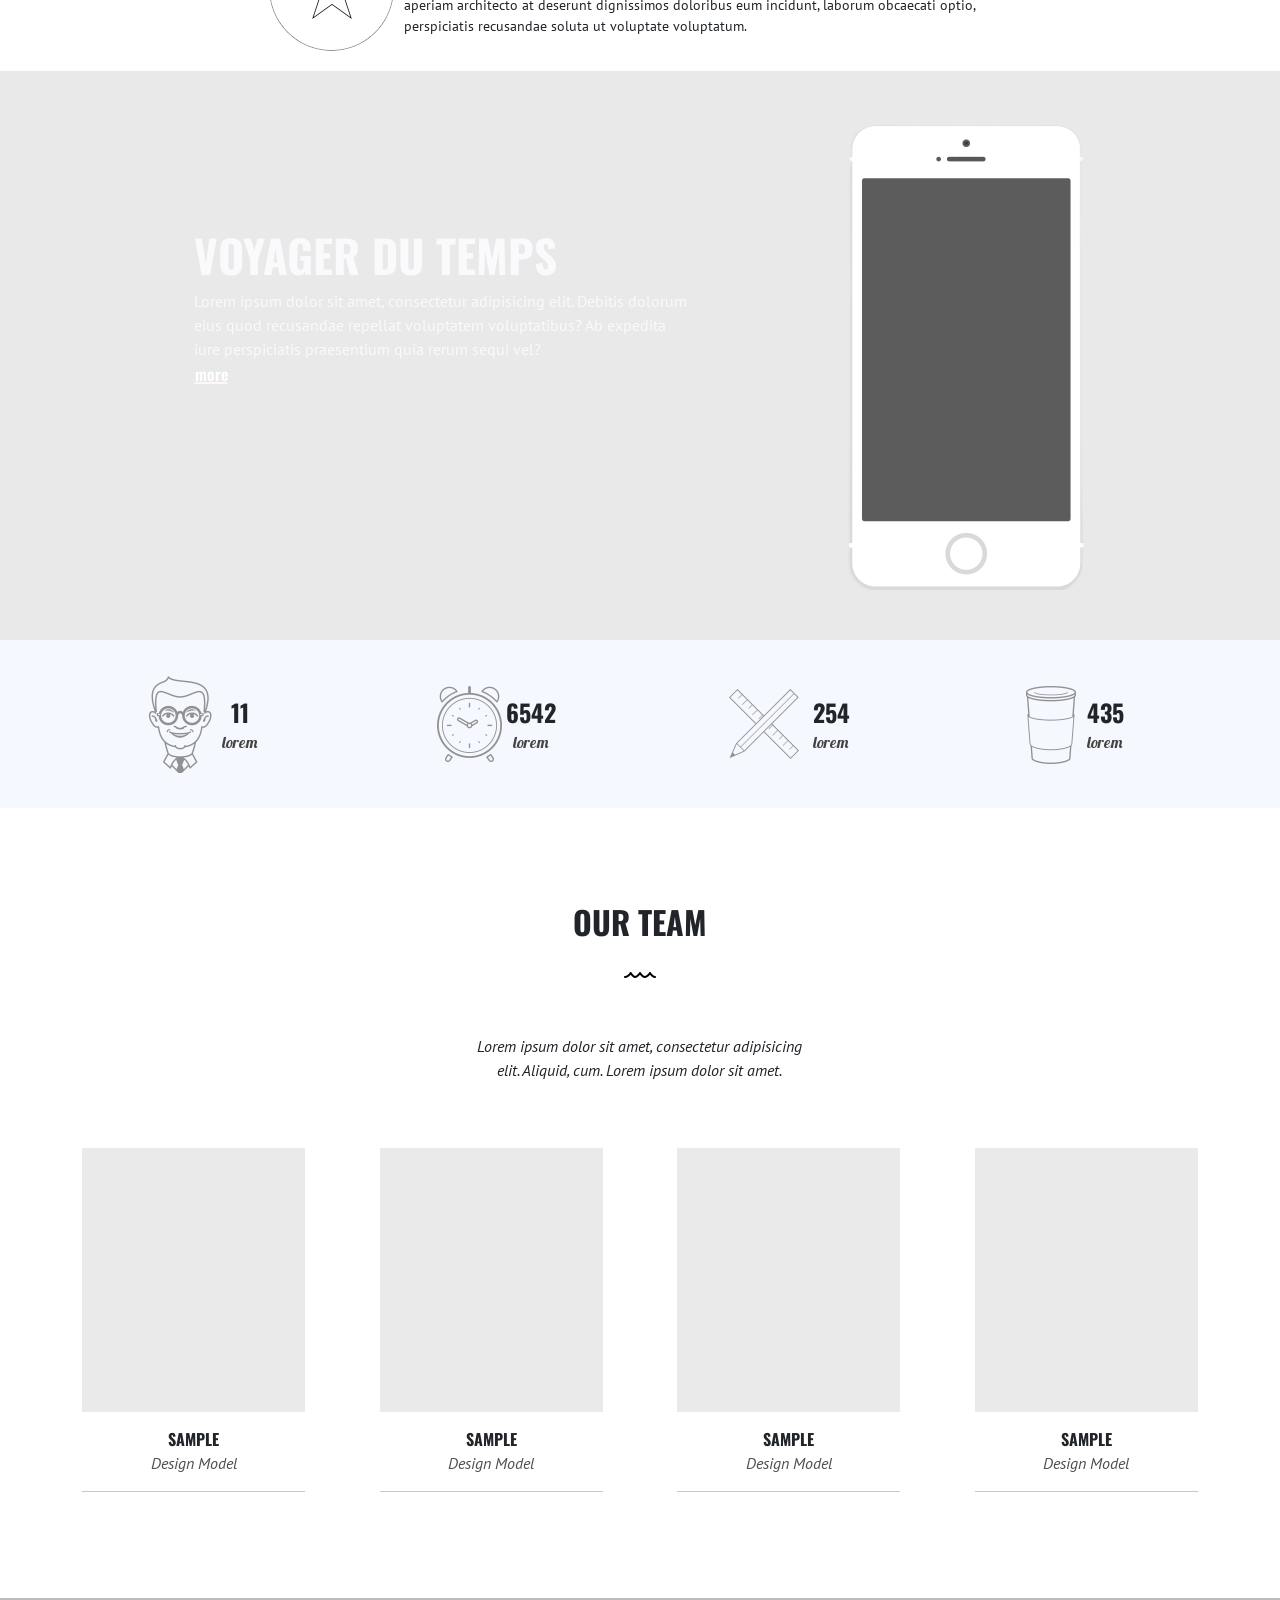
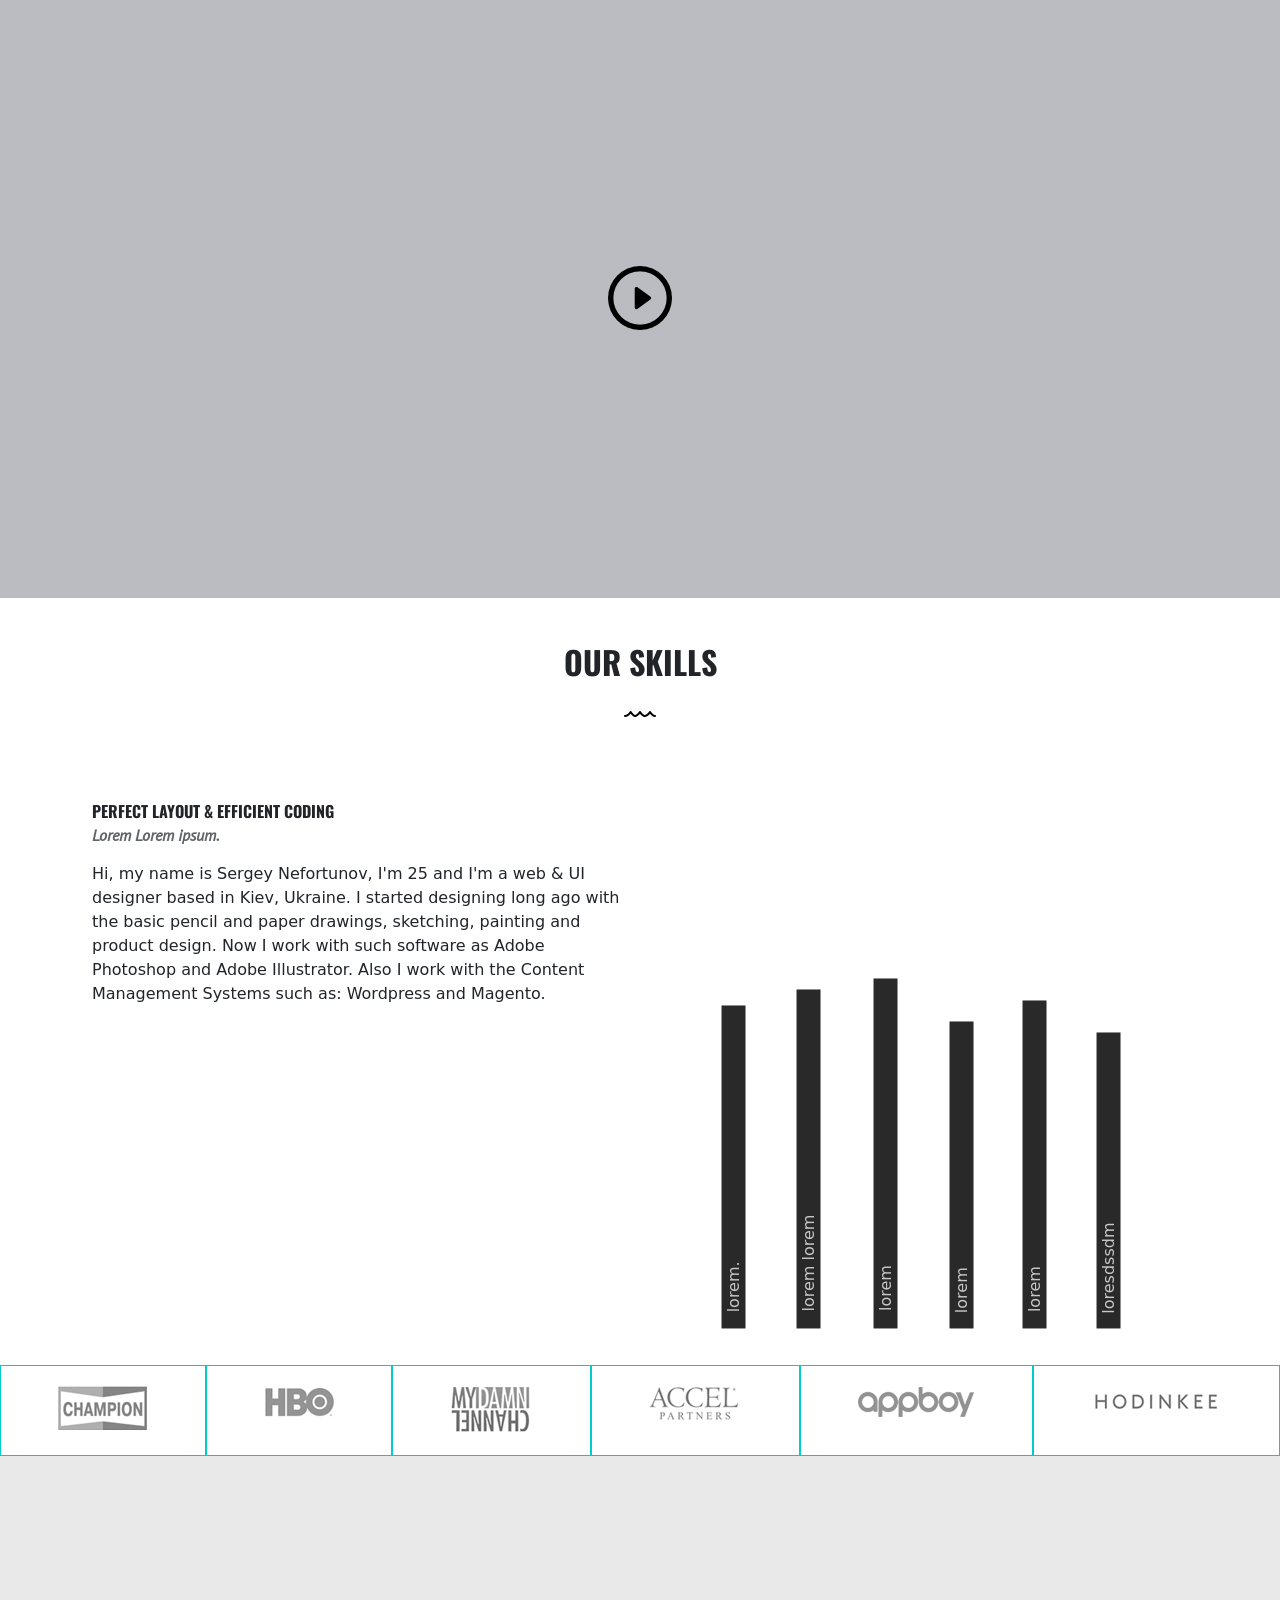
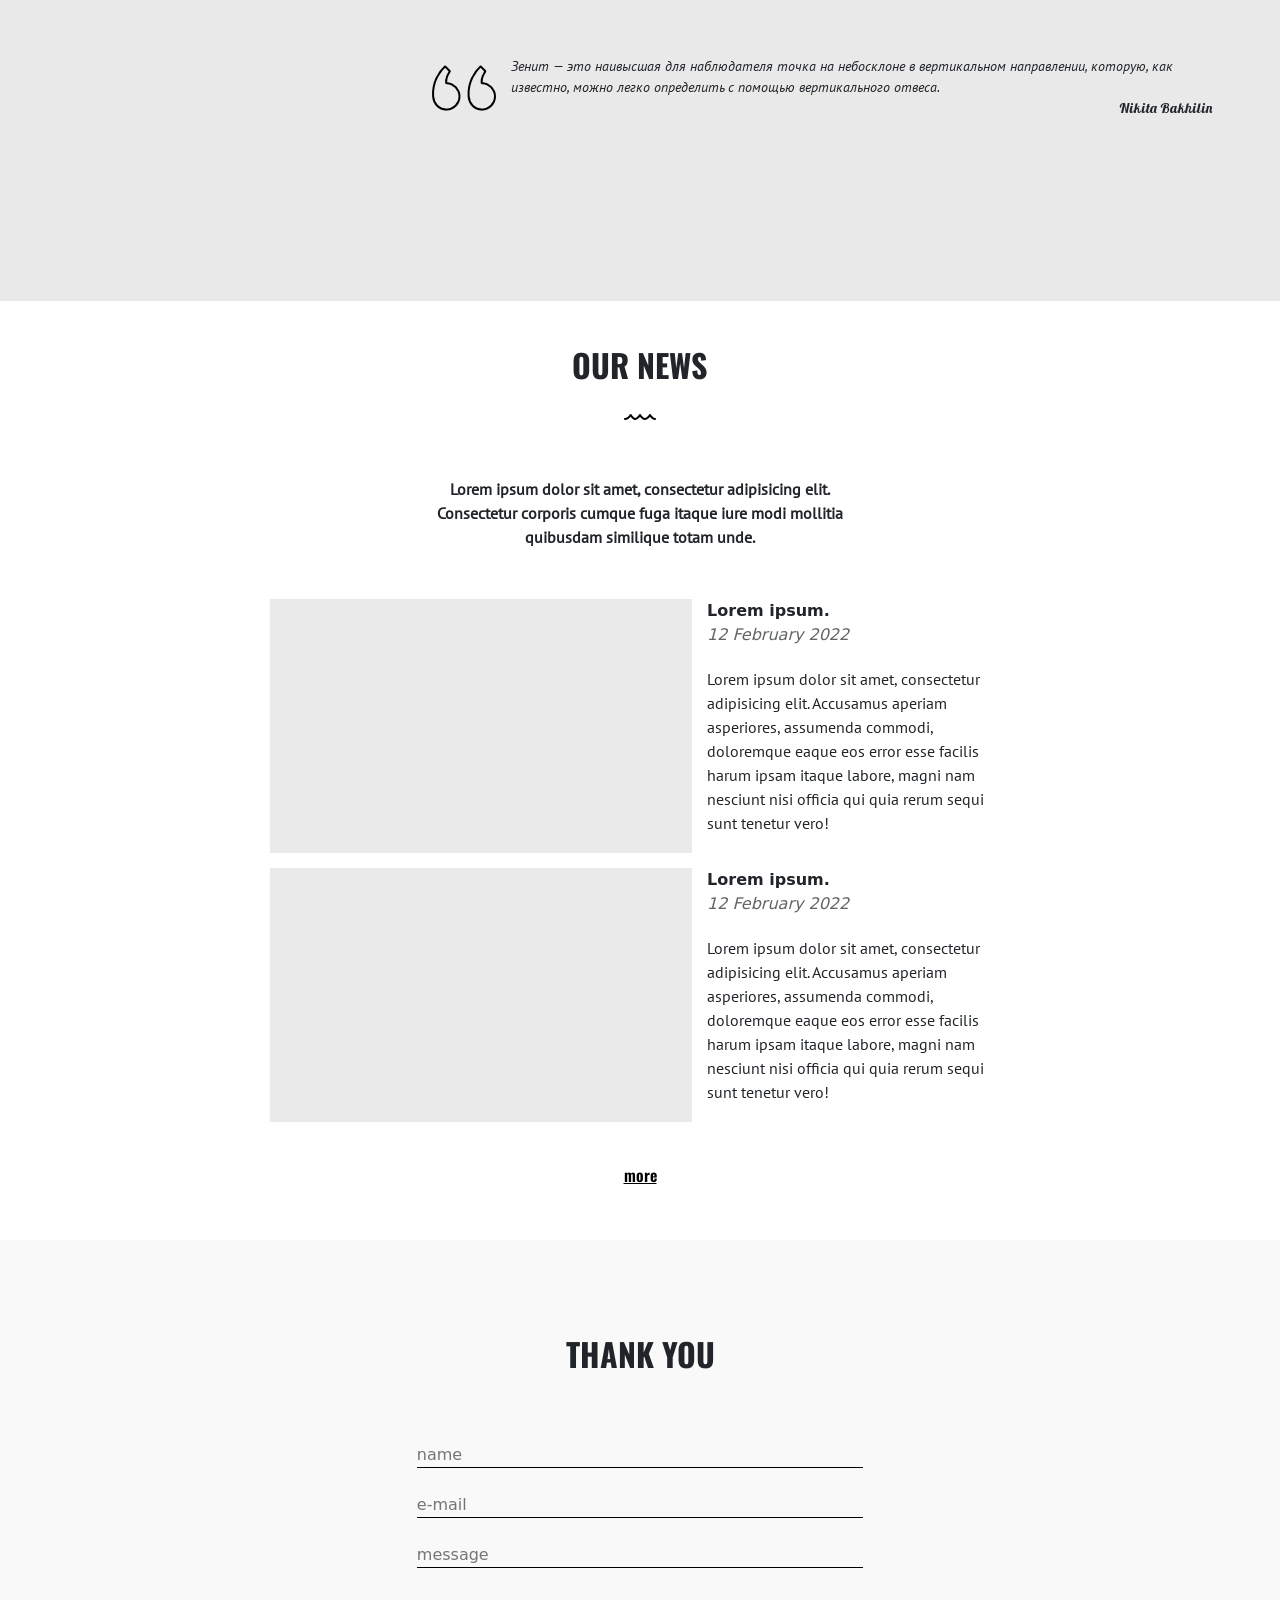
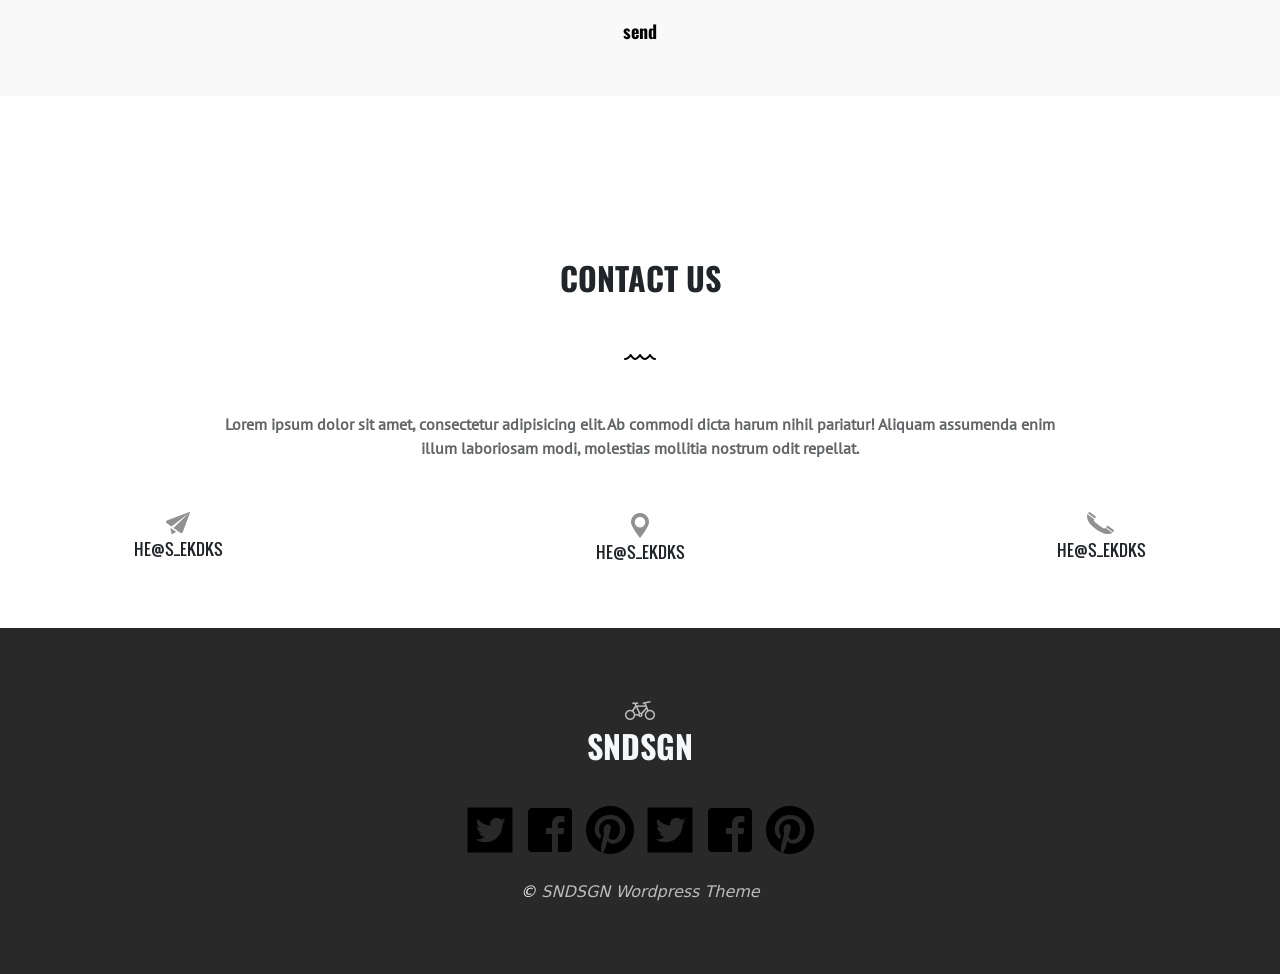
==== commit 52a8481c: "Paul Page" ====
--- a/coursework/main.html
+++ b/coursework/main.html
@@ -374,23 +374,25 @@
                             </div>
                         </div>
                         <div class="diagram">
-                            <div class="name n1">
-                                <p>lorem.</p>
-                            </div>
-                            <div class="name n2">
-                                <p>lorem lorem</p>
-                            </div>
-                            <div class="name n3">
-                                <p>lorem</p>
-                            </div>
-                            <div class="name n4">
-                                <p>lorem </p>
-                            </div>
-                            <div class="name n5">
-                                <p>lorem</p>
-                            </div>
-                            <div class="name n6">
-                                <p>loresdssdm</p>
+                            <div class="diagram-content">
+                                <div class="name n1">
+                                    <p>lorem.</p>
+                                </div>
+                                <div class="name n2">
+                                    <p>lorem lorem</p>
+                                </div>
+                                <div class="name n3">
+                                    <p>lorem</p>
+                                </div>
+                                <div class="name n4">
+                                    <p>lorem </p>
+                                </div>
+                                <div class="name n5">
+                                    <p>lorem</p>
+                                </div>
+                                <div class="name n6">
+                                    <p>loresdssdm</p>
+                                </div>
                             </div>
                         </div>
                     </div>
--- a/coursework/css/style.css
+++ b/coursework/css/style.css
@@ -63,6 +63,9 @@
     margin: 0;
     padding: 0;
 }
+.phone-content .more:hover{
+    color: #3c3e40;
+}
 
 .text-block{
     margin: 200px 100px;
@@ -270,7 +273,9 @@
     display: inline-block;
     /*justify-content: space-between;*/
 }
-
+.diagram-content{
+    padding: 40px 0;
+}
 .diagram .name{
     margin-left: 10px;
     background-color: #292929;
@@ -443,6 +448,9 @@
 .content{
     padding: 0 0;
 }
+.contacts .container{
+    padding: 5%;
+}
 .contacts .title{
     text-align: center;
     margin: 0 0 50px;
